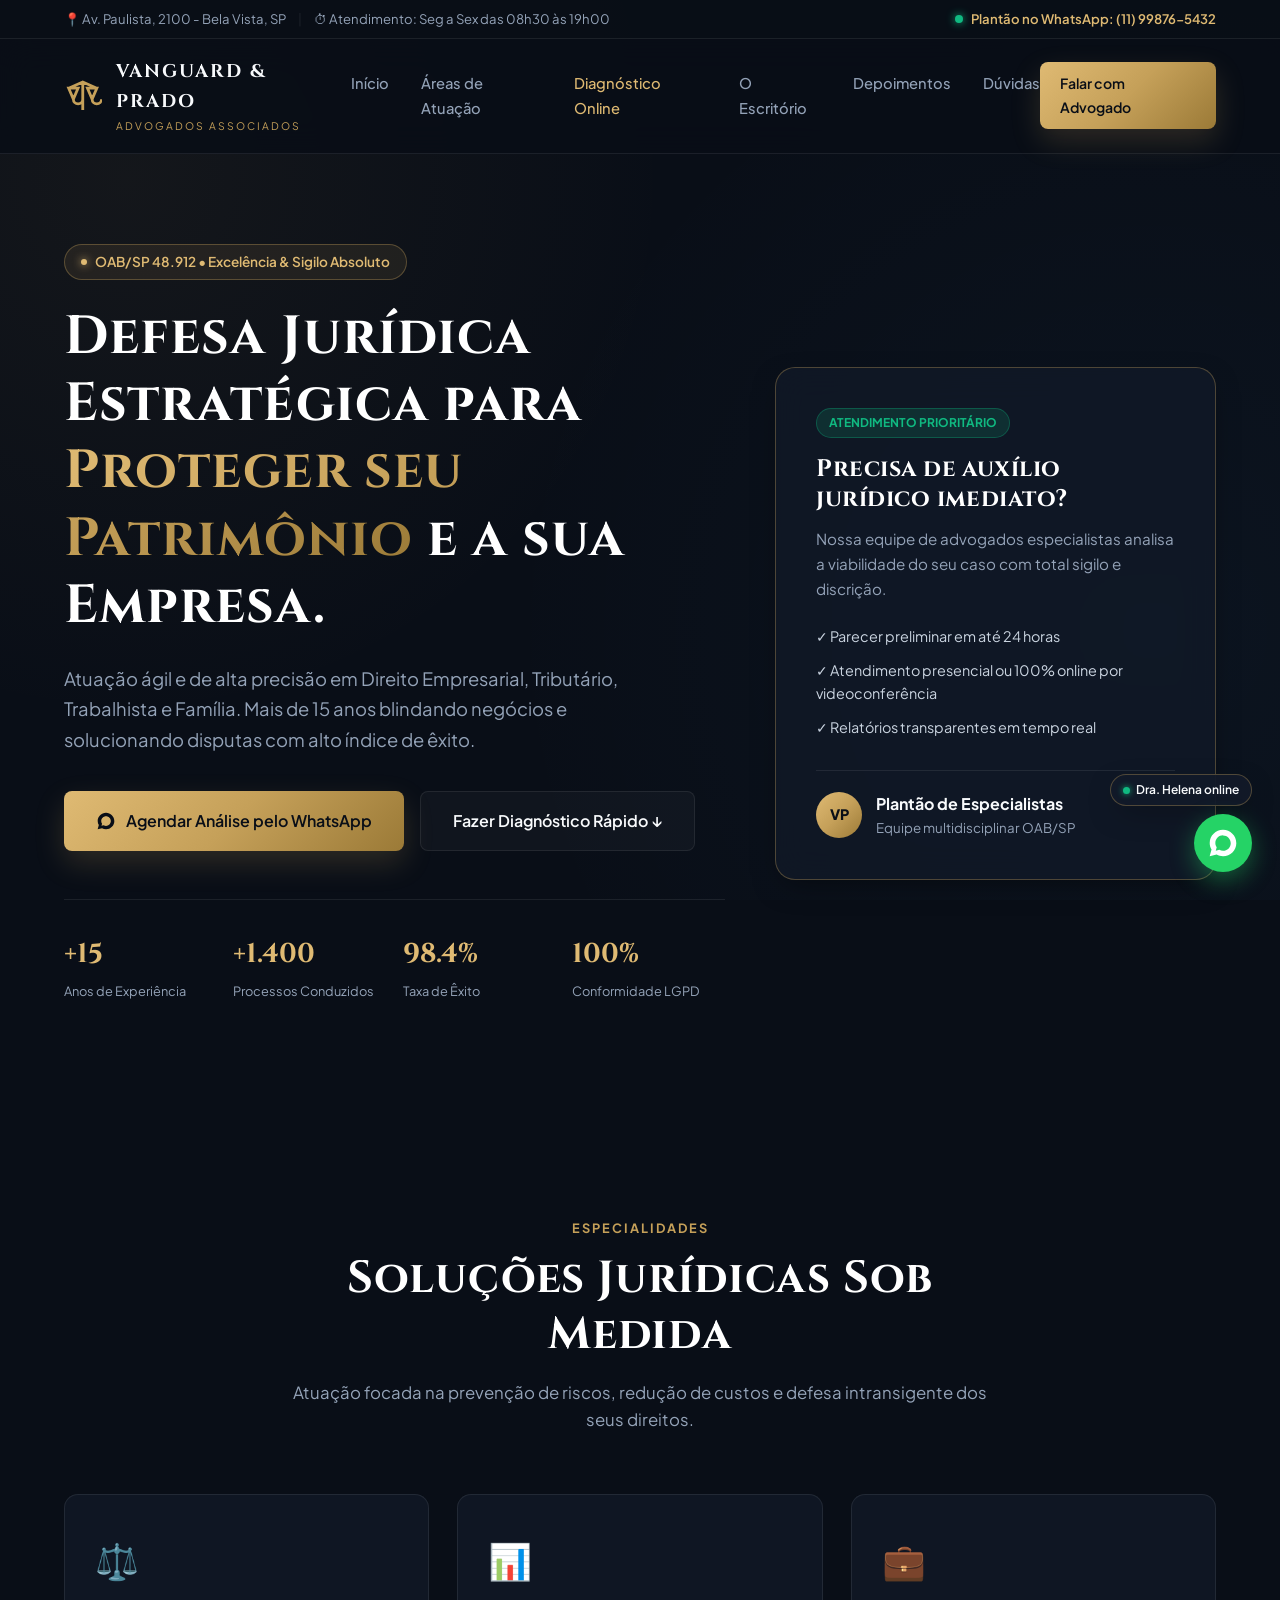
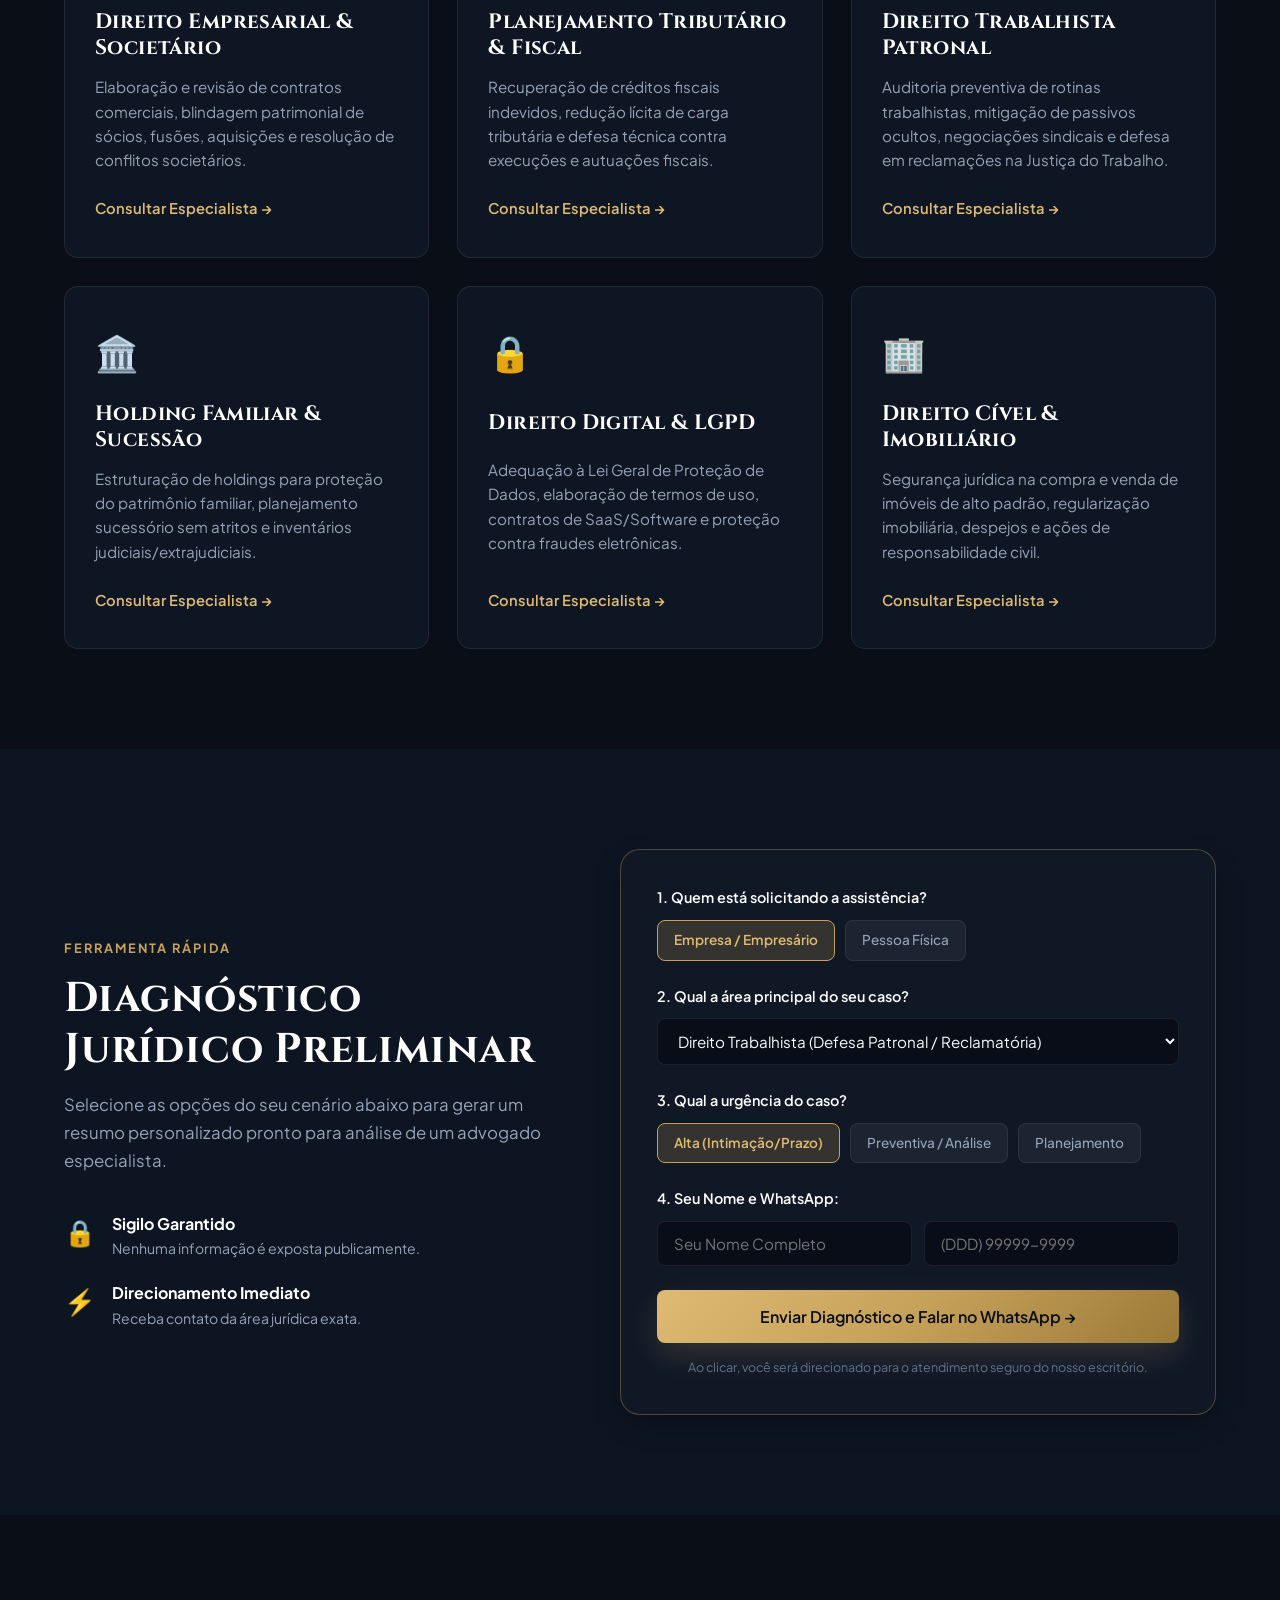
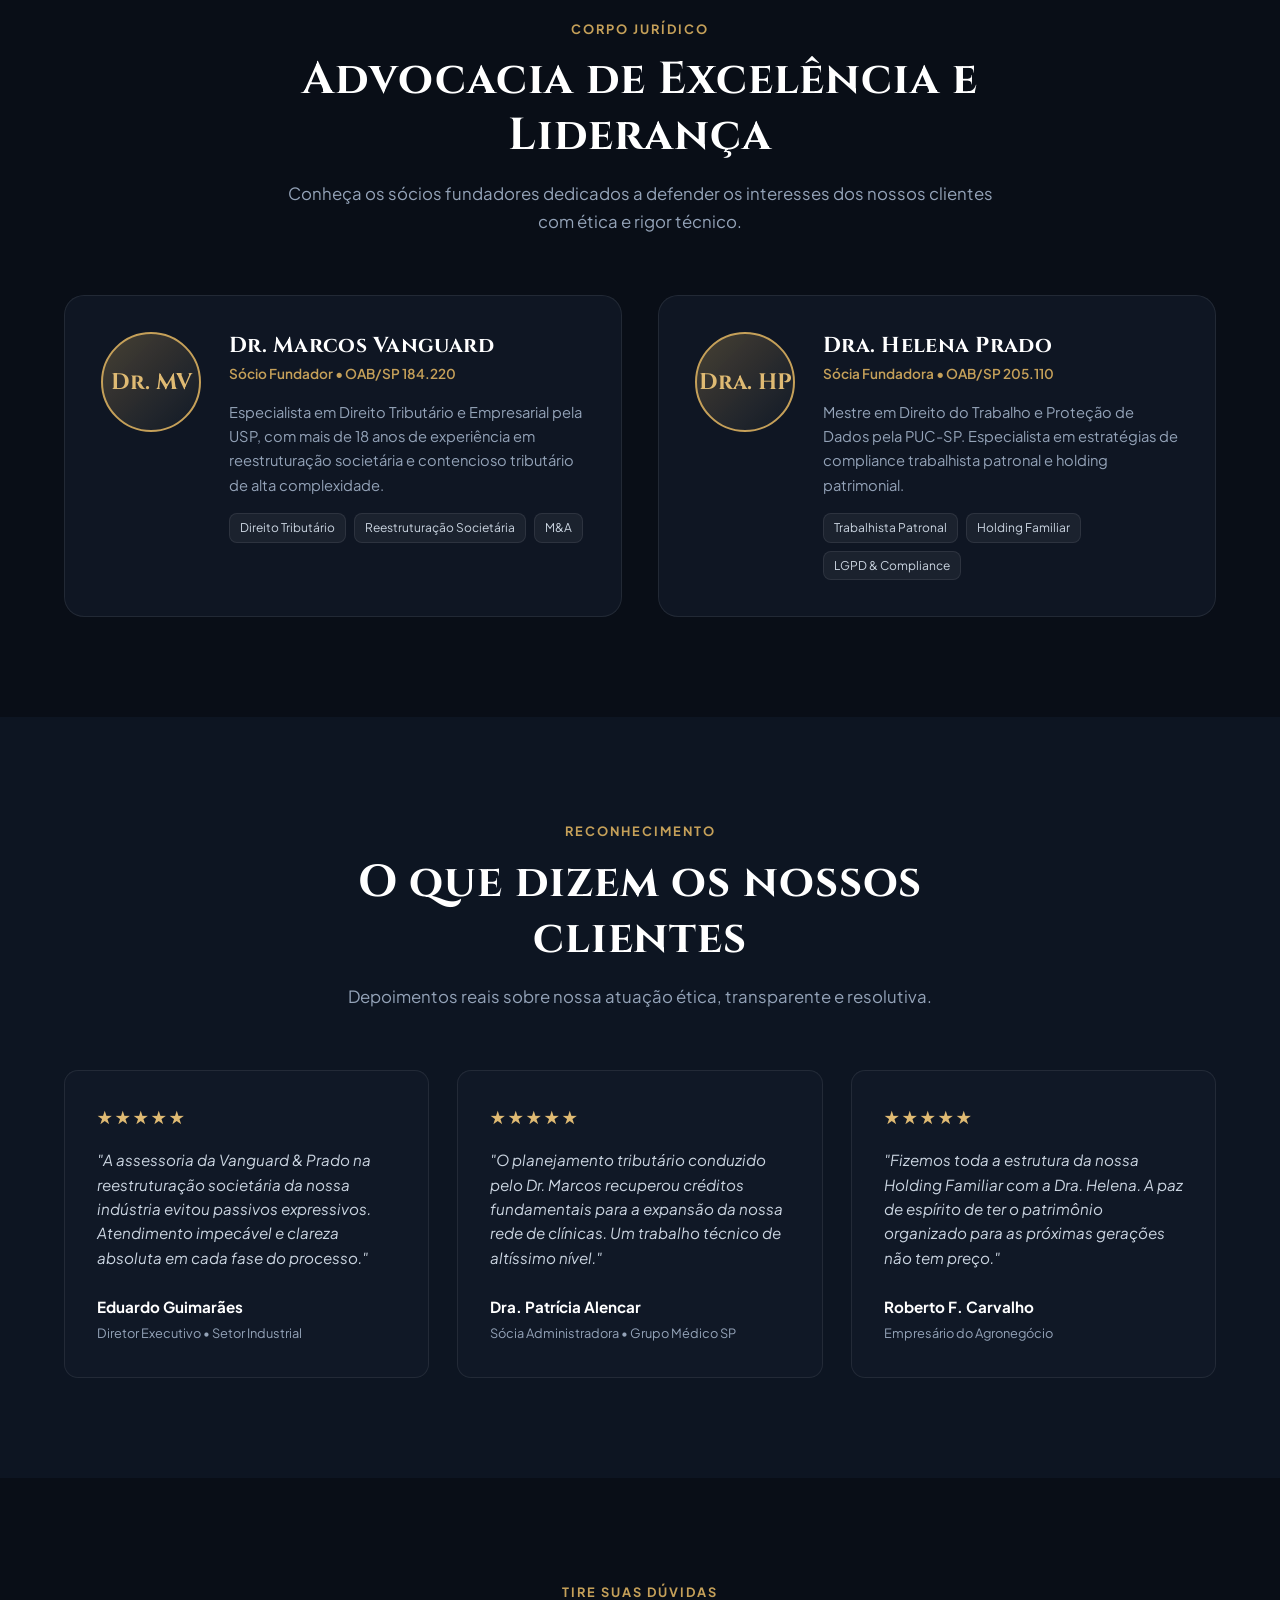
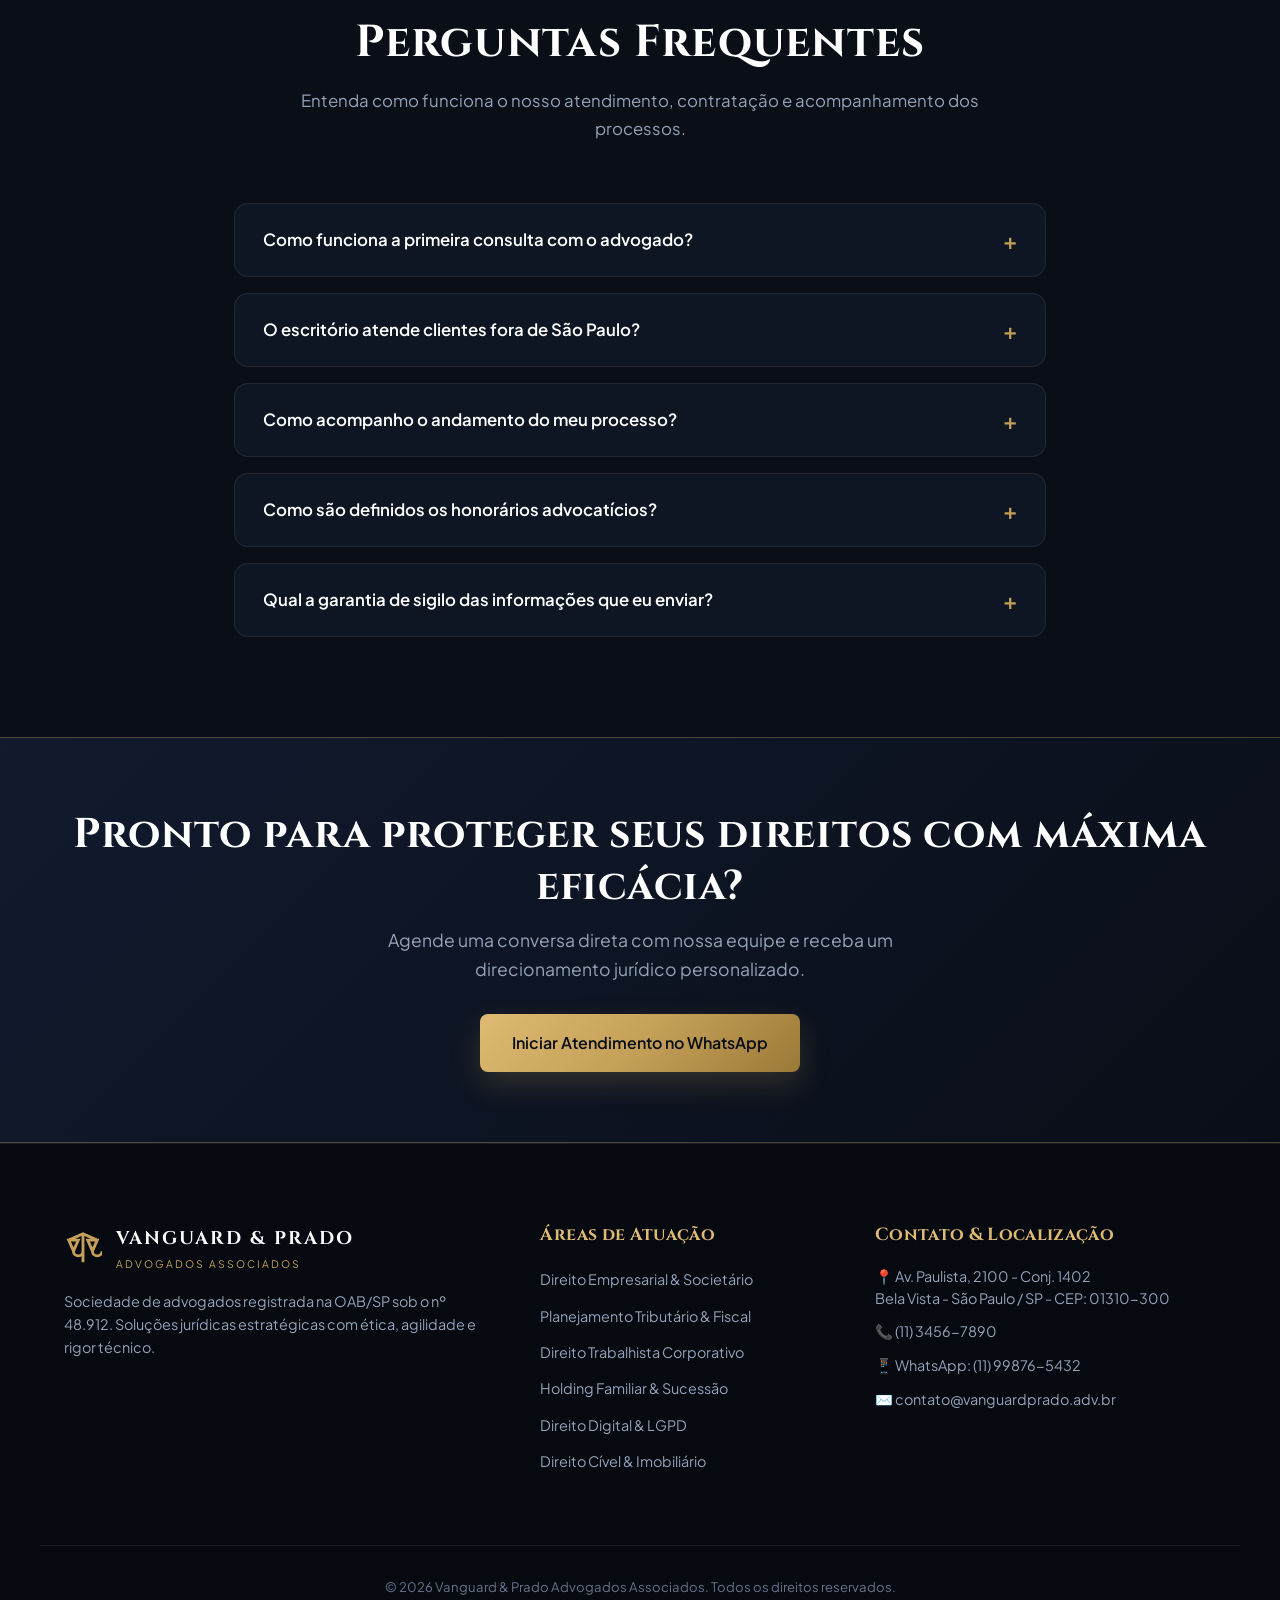
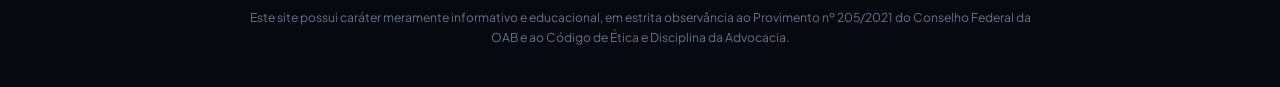
==== projeto-100-dias/dia-01/index.html @ 4bdbee2e "feat(dia-01): inicializa repositorio e adiciona landing page para escritorio de advocacia" ====
<!DOCTYPE html>
<html lang="pt-BR">
<head>
  <meta charset="UTF-8">
  <meta name="viewport" content="width=device-width, initial-scale=1.0">
  <title>Vanguard & Prado Advogados Associados | Excelência Jurídica & Consultoria</title>
  <meta name="description" content="Escritório de advocacia especializado em Direito Empresarial, Tributário, Trabalhista e Proteção Patrimonial. Atendimento estratégico e ágil em todo o Brasil.">
  <meta name="keywords" content="advocacia empresarial, advogado tributario, advogado trabalhista, planejamento patrimonial, compliance, assessoria juridica">
  <meta property="og:title" content="Vanguard & Prado Advogados Associados | Defesa Jurídica Estratégica">
  <meta property="og:description" content="Proteja seu patrimônio e a sua empresa com soluções jurídicas especializadas e transparentes. Agende sua consulta.">
  <meta property="og:type" content="website">

  <!-- Fontes Google de Alto Padrão -->
  <link rel="preconnect" href="https://fonts.googleapis.com">
  <link rel="preconnect" href="https://fonts.gstatic.com" crossorigin>
  <link href="https://fonts.googleapis.com/css2?family=Cinzel:wght@500;600;700;800&family=Plus+Jakarta+Sans:wght@300;400;500;600;700&display=swap" rel="stylesheet">
  
  <link rel="stylesheet" href="styles.css">

  <!-- Schema.org JSON-LD para SEO Local & Autoridade Jurídica -->
  <script type="application/ld+json">
  {
    "@context": "https://schema.org",
    "@type": "LegalService",
    "name": "Vanguard & Prado Advogados Associados",
    "description": "Assessoria jurídica e advocacia estratégica empresarial, tributária, cível e trabalhista.",
    "url": "https://studiosanjose.github.io/projeto-100-dias/dia-01/",
    "telephone": "+5511998765432",
    "priceRange": "$$$",
    "address": {
      "@type": "PostalAddress",
      "streetAddress": "Av. Paulista, 2100 - Conj. 1402",
      "addressLocality": "São Paulo",
      "addressRegion": "SP",
      "postalCode": "01310-300",
      "addressCountry": "BR"
    },
    "openingHoursSpecification": [
      {
        "@type": "OpeningHoursSpecification",
        "dayOfWeek": ["Monday", "Tuesday", "Wednesday", "Thursday", "Friday"],
        "opens": "08:30",
        "closes": "19:00"
      }
    ],
    "aggregateRating": {
      "@type": "AggregateRating",
      "ratingValue": "4.9",
      "reviewCount": "184"
    }
  }
  </script>
</head>
<body>

  <!-- Barra Superior de Contato -->
  <div class="top-bar">
    <div class="container top-bar-inner">
      <div class="top-bar-info">
        <span>📍 Av. Paulista, 2100 - Bela Vista, SP</span>
        <span class="divider">|</span>
        <span>⏱ Atendimento: Seg a Sex das 08h30 às 19h00</span>
      </div>
      <div class="top-bar-emergency">
        <span class="live-indicator"></span>
        <a href="https://wa.me/5511998765432?text=Ol%C3%A1%2C+preciso+de+atendimento+jur%C3%ADdico+urgente." target="_blank" rel="noopener">Plantão no WhatsApp: (11) 99876-5432</a>
      </div>
    </div>
  </div>

  <!-- Cabeçalho / Navbar Principal -->
  <header class="site-header" id="header">
    <div class="container nav-wrapper">
      <a href="#hero" class="brand-logo">
        <svg class="logo-icon" viewBox="0 0 24 24" fill="none" stroke="currentColor" stroke-width="1.8">
          <path d="M12 3v18M3 7l9-4 9 4M6 14l-3-7h6l-3 7zm12 0l-3-7h6l-3 7zM6 14a3 3 0 0 0 6 0M18 14a3 3 0 0 0 6 0" />
        </svg>
        <div class="brand-text">
          <span class="brand-name">VANGUARD &amp; PRADO</span>
          <span class="brand-sub">ADVOGADOS ASSOCIADOS</span>
        </div>
      </a>

      <!-- Menu Desktop -->
      <nav class="nav-menu" id="navMenu">
        <a href="#hero" class="nav-link">Início</a>
        <a href="#areas" class="nav-link">Áreas de Atuação</a>
        <a href="#diagnostico" class="nav-link highlight">Diagnóstico Online</a>
        <a href="#socios" class="nav-link">O Escritório</a>
        <a href="#depoimentos" class="nav-link">Depoimentos</a>
        <a href="#faq" class="nav-link">Dúvidas</a>
      </nav>

      <div class="nav-actions">
        <a href="https://wa.me/5511998765432?text=Ol%C3%A1%2C+gostaria+de+agendar+uma+consulta+com+um+advogado+especialista." target="_blank" rel="noopener" class="btn btn-gold btn-sm">
          Falar com Advogado
        </a>
        <button class="mobile-toggle" id="mobileToggle" aria-label="Abrir Menu">
          <span></span>
          <span></span>
          <span></span>
        </button>
      </div>
    </div>
  </header>

  <!-- Hero Section -->
  <section class="hero-section" id="hero">
    <div class="container hero-grid">
      <div class="hero-content">
        <div class="hero-badge">
          <span class="badge-dot"></span>
          <span>OAB/SP 48.912 • Excelência &amp; Sigilo Absoluto</span>
        </div>
        <h1 class="hero-title">
          Defesa Jurídica Estratégica para <span class="gradient-text">Proteger seu Patrimônio</span> e a sua Empresa.
        </h1>
        <p class="hero-subtitle">
          Atuação ágil e de alta precisão em Direito Empresarial, Tributário, Trabalhista e Família. Mais de 15 anos blindando negócios e solucionando disputas com alto índice de êxito.
        </p>

        <div class="hero-cta-group">
          <a href="https://wa.me/5511998765432?text=Ol%C3%A1%2C+gostaria+de+uma+an%C3%A1lise+estrat%C3%A9gica+para+o+meu+caso." target="_blank" rel="noopener" class="btn btn-gold btn-lg">
            <svg viewBox="0 0 24 24" width="20" height="20" fill="currentColor"><path d="M12.031 6.172c-3.181 0-5.767 2.586-5.768 5.766-.001 1.298.38 2.27 1.019 3.287l-.711 2.598 2.664-.699c.971.53 1.771.78 2.796.78 3.182 0 5.768-2.587 5.768-5.766 0-3.18-2.586-5.766-5.768-5.766zm9.969 5.766c0 5.485-4.467 9.952-9.969 9.952-1.741 0-3.37-.451-4.793-1.241l-5.238 1.374 1.398-5.109c-.896-1.488-1.367-3.21-1.367-4.976 0-5.485 4.468-9.953 9.969-9.953 5.502 0 9.969 4.468 9.969 9.953z"/></svg>
            Agendar Análise pelo WhatsApp
          </a>
          <a href="#diagnostico" class="btn btn-outline btn-lg">
            Fazer Diagnóstico Rápido ↓
          </a>
        </div>

        <!-- Selos de Credibilidade -->
        <div class="trust-grid">
          <div class="trust-item">
            <span class="trust-number">+15</span>
            <span class="trust-label">Anos de Experiência</span>
          </div>
          <div class="trust-item">
            <span class="trust-number">+1.400</span>
            <span class="trust-label">Processos Conduzidos</span>
          </div>
          <div class="trust-item">
            <span class="trust-number">98.4%</span>
            <span class="trust-label">Taxa de Êxito</span>
          </div>
          <div class="trust-item">
            <span class="trust-number">100%</span>
            <span class="trust-label">Conformidade LGPD</span>
          </div>
        </div>
      </div>

      <!-- Card Flutuante de Destaque -->
      <div class="hero-visual">
        <div class="premium-card">
          <div class="card-glow"></div>
          <div class="card-header-badge">Atendimento Prioritário</div>
          <h3>Precisa de auxílio jurídico imediato?</h3>
          <p>Nossa equipe de advogados especialistas analisa a viabilidade do seu caso com total sigilo e discrição.</p>
          <ul class="check-list">
            <li>✓ Parecer preliminar em até 24 horas</li>
            <li>✓ Atendimento presencial ou 100% online por videoconferência</li>
            <li>✓ Relatórios transparentes em tempo real</li>
          </ul>
          <div class="lawyer-preview">
            <div class="lawyer-avatar">VP</div>
            <div>
              <strong>Plantão de Especialistas</strong>
              <small>Equipe multidisciplinar OAB/SP</small>
            </div>
          </div>
        </div>
      </div>
    </div>
  </section>

  <!-- Seção Áreas de Atuação -->
  <section class="section-padding" id="areas">
    <div class="container">
      <div class="section-header">
        <span class="section-tag">Especialidades</span>
        <h2 class="section-title">Soluções Jurídicas Sob Medida</h2>
        <p class="section-desc">Atuação focada na prevenção de riscos, redução de custos e defesa intransigente dos seus direitos.</p>
      </div>

      <div class="cards-grid">
        <!-- Card 1: Empresarial & Contratos -->
        <div class="area-card">
          <div class="area-icon">⚖️</div>
          <h3>Direito Empresarial &amp; Societário</h3>
          <p>Elaboração e revisão de contratos comerciais, blindagem patrimonial de sócios, fusões, aquisições e resolução de conflitos societários.</p>
          <a href="https://wa.me/5511998765432?text=Gostaria+de+atendimento+em+Direito+Empresarial." target="_blank" rel="noopener" class="card-link">Consultar Especialista →</a>
        </div>

        <!-- Card 2: Tributário & Fiscal -->
        <div class="area-card">
          <div class="area-icon">📊</div>
          <h3>Planejamento Tributário &amp; Fiscal</h3>
          <p>Recuperação de créditos fiscais indevidos, redução lícita de carga tributária e defesa técnica contra execuções e autuações fiscais.</p>
          <a href="https://wa.me/5511998765432?text=Gostaria+de+atendimento+em+Planejamento+Tribut%C3%A1rio." target="_blank" rel="noopener" class="card-link">Consultar Especialista →</a>
        </div>

        <!-- Card 3: Trabalhista Empresarial -->
        <div class="area-card">
          <div class="area-icon">💼</div>
          <h3>Direito Trabalhista Patronal</h3>
          <p>Auditoria preventiva de rotinas trabalhistas, mitigação de passivos ocultos, negociações sindicais e defesa em reclamações na Justiça do Trabalho.</p>
          <a href="https://wa.me/5511998765432?text=Gostaria+de+atendimento+em+Direito+Trabalhista." target="_blank" rel="noopener" class="card-link">Consultar Especialista →</a>
        </div>

        <!-- Card 4: Proteção Patrimonial & Sucessão -->
        <div class="area-card">
          <div class="area-icon">🏛️</div>
          <h3>Holding Familiar &amp; Sucessão</h3>
          <p>Estruturação de holdings para proteção do patrimônio familiar, planejamento sucessório sem atritos e inventários judiciais/extrajudiciais.</p>
          <a href="https://wa.me/5511998765432?text=Gostaria+de+atendimento+em+Holding+Familiar+e+Sucess%C3%A3o." target="_blank" rel="noopener" class="card-link">Consultar Especialista →</a>
        </div>

        <!-- Card 5: Direito Digital & LGPD -->
        <div class="area-card">
          <div class="area-icon">🔒</div>
          <h3>Direito Digital &amp; LGPD</h3>
          <p>Adequação à Lei Geral de Proteção de Dados, elaboração de termos de uso, contratos de SaaS/Software e proteção contra fraudes eletrônicas.</p>
          <a href="https://wa.me/5511998765432?text=Gostaria+de+atendimento+em+Direito+Digital+e+LGPD." target="_blank" rel="noopener" class="card-link">Consultar Especialista →</a>
        </div>

        <!-- Card 6: Cível & Imobiliário -->
        <div class="area-card">
          <div class="area-icon">🏢</div>
          <h3>Direito Cível &amp; Imobiliário</h3>
          <p>Segurança jurídica na compra e venda de imóveis de alto padrão, regularização imobiliária, despejos e ações de responsabilidade civil.</p>
          <a href="https://wa.me/5511998765432?text=Gostaria+de+atendimento+em+Direito+Imobili%C3%A1rio." target="_blank" rel="noopener" class="card-link">Consultar Especialista →</a>
        </div>
      </div>
    </div>
  </section>

  <!-- Ferramenta Interativa: Diagnóstico Jurídico Online -->
  <section class="section-padding bg-alt" id="diagnostico">
    <div class="container">
      <div class="diagnosis-wrapper">
        <div class="diagnosis-intro">
          <span class="section-tag">Ferramenta Rápida</span>
          <h2>Diagnóstico Jurídico Preliminar</h2>
          <p>Selecione as opções do seu cenário abaixo para gerar um resumo personalizado pronto para análise de um advogado especialista.</p>
          
          <div class="benefit-box">
            <div class="benefit-item">
              <span class="benefit-icon">🔒</span>
              <div>
                <strong>Sigilo Garantido</strong>
                <p>Nenhuma informação é exposta publicamente.</p>
              </div>
            </div>
            <div class="benefit-item">
              <span class="benefit-icon">⚡</span>
              <div>
                <strong>Direcionamento Imediato</strong>
                <p>Receba contato da área jurídica exata.</p>
              </div>
            </div>
          </div>
        </div>

        <div class="diagnosis-form-card">
          <form id="diagnosisForm">
            <!-- Passo 1: Perfil -->
            <div class="form-group">
              <label class="form-label">1. Quem está solicitando a assistência?</label>
              <div class="radio-pill-group">
                <label class="radio-pill">
                  <input type="radio" name="perfil" value="Pessoa Jurídica (Empresa)" checked>
                  <span>Empresa / Empresário</span>
                </label>
                <label class="radio-pill">
                  <input type="radio" name="perfil" value="Pessoa Física">
                  <span>Pessoa Física</span>
                </label>
              </div>
            </div>

            <!-- Passo 2: Área de Interesse -->
            <div class="form-group">
              <label class="form-label">2. Qual a área principal do seu caso?</label>
              <select class="form-select" id="areaSelect" name="area">
                <option value="Direito Trabalhista Empresarial">Direito Trabalhista (Defesa Patronal / Reclamatória)</option>
                <option value="Planejamento Tributário & Dívidas Fiscais">Direito Tributário (Dívidas, Impostos, Recuperação)</option>
                <option value="Direito Empresarial & Contratos">Direito Empresarial (Contratos, Sociedades, Fusões)</option>
                <option value="Holding Familiar & Proteção Patrimonial">Proteção Patrimonial & Holding Familiar</option>
                <option value="Direito Imobiliário & Contratos">Direito Imobiliário & Regularização de Imóveis</option>
                <option value="Direito Digital & LGPD">Direito Digital, Fraudes ou LGPD</option>
                <option value="Outro assunto jurídico">Outro assunto / Consulta geral</option>
              </select>
            </div>

            <!-- Passo 3: Urgência -->
            <div class="form-group">
              <label class="form-label">3. Qual a urgência do caso?</label>
              <div class="radio-pill-group">
                <label class="radio-pill">
                  <input type="radio" name="urgencia" value="Alta (Prazo ou intimação recebida)" checked>
                  <span>Alta (Intimação/Prazo)</span>
                </label>
                <label class="radio-pill">
                  <input type="radio" name="urgencia" value="Média (Consultoria preventiva)">
                  <span>Preventiva / Análise</span>
                </label>
                <label class="radio-pill">
                  <input type="radio" name="urgencia" value="Planejamento Futuro">
                  <span>Planejamento</span>
                </label>
              </div>
            </div>

            <div class="form-group">
              <label class="form-label">4. Seu Nome e WhatsApp:</label>
              <div class="input-row">
                <input type="text" id="clientName" class="form-input" placeholder="Seu Nome Completo" required>
                <input type="tel" id="clientPhone" class="form-input" placeholder="(DDD) 99999-9999">
              </div>
            </div>

            <button type="submit" class="btn btn-gold btn-block btn-lg" id="btnSendDiagnosis">
              Enviar Diagnóstico e Falar no WhatsApp →
            </button>
            <p class="privacy-note">Ao clicar, você será direcionado para o atendimento seguro do nosso escritório.</p>
          </form>
        </div>
      </div>
    </div>
  </section>

  <!-- Sócios & O Escritório -->
  <section class="section-padding" id="socios">
    <div class="container">
      <div class="section-header">
        <span class="section-tag">Corpo Jurídico</span>
        <h2 class="section-title">Advocacia de Excelência e Liderança</h2>
        <p class="section-desc">Conheça os sócios fundadores dedicados a defender os interesses dos nossos clientes com ética e rigor técnico.</p>
      </div>

      <div class="partners-grid">
        <!-- Sócio 1 -->
        <div class="partner-card">
          <div class="partner-photo-box">
            <div class="partner-initials">Dr. MV</div>
          </div>
          <div class="partner-info">
            <h3>Dr. Marcos Vanguard</h3>
            <span class="partner-role">Sócio Fundador • OAB/SP 184.220</span>
            <p>Especialista em Direito Tributário e Empresarial pela USP, com mais de 18 anos de experiência em reestruturação societária e contencioso tributário de alta complexidade.</p>
            <div class="partner-specialties">
              <span>Direito Tributário</span>
              <span>Reestruturação Societária</span>
              <span>M&amp;A</span>
            </div>
          </div>
        </div>

        <!-- Sócia 2 -->
        <div class="partner-card">
          <div class="partner-photo-box">
            <div class="partner-initials">Dra. HP</div>
          </div>
          <div class="partner-info">
            <h3>Dra. Helena Prado</h3>
            <span class="partner-role">Sócia Fundadora • OAB/SP 205.110</span>
            <p>Mestre em Direito do Trabalho e Proteção de Dados pela PUC-SP. Especialista em estratégias de compliance trabalhista patronal e holding patrimonial.</p>
            <div class="partner-specialties">
              <span>Trabalhista Patronal</span>
              <span>Holding Familiar</span>
              <span>LGPD &amp; Compliance</span>
            </div>
          </div>
        </div>
      </div>
    </div>
  </section>

  <!-- Depoimentos / Prova Social Ética -->
  <section class="section-padding bg-alt" id="depoimentos">
    <div class="container">
      <div class="section-header">
        <span class="section-tag">Reconhecimento</span>
        <h2 class="section-title">O que dizem os nossos clientes</h2>
        <p class="section-desc">Depoimentos reais sobre nossa atuação ética, transparente e resolutiva.</p>
      </div>

      <div class="testimonials-grid">
        <div class="testimonial-card">
          <div class="stars">★★★★★</div>
          <p class="testimonial-text">"A assessoria da Vanguard &amp; Prado na reestruturação societária da nossa indústria evitou passivos expressivos. Atendimento impecável e clareza absoluta em cada fase do processo."</p>
          <div class="client-meta">
            <strong>Eduardo Guimarães</strong>
            <span>Diretor Executivo • Setor Industrial</span>
          </div>
        </div>

        <div class="testimonial-card">
          <div class="stars">★★★★★</div>
          <p class="testimonial-text">"O planejamento tributário conduzido pelo Dr. Marcos recuperou créditos fundamentais para a expansão da nossa rede de clínicas. Um trabalho técnico de altíssimo nível."</p>
          <div class="client-meta">
            <strong>Dra. Patrícia Alencar</strong>
            <span>Sócia Administradora • Grupo Médico SP</span>
          </div>
        </div>

        <div class="testimonial-card">
          <div class="stars">★★★★★</div>
          <p class="testimonial-text">"Fizemos toda a estrutura da nossa Holding Familiar com a Dra. Helena. A paz de espírito de ter o patrimônio organizado para as próximas gerações não tem preço."</p>
          <div class="client-meta">
            <strong>Roberto F. Carvalho</strong>
            <span>Empresário do Agronegócio</span>
          </div>
        </div>
      </div>
    </div>
  </section>

  <!-- Perguntas Frequentes (FAQ Acordeão) -->
  <section class="section-padding" id="faq">
    <div class="container faq-container">
      <div class="section-header">
        <span class="section-tag">Tire suas dúvidas</span>
        <h2 class="section-title">Perguntas Frequentes</h2>
        <p class="section-desc">Entenda como funciona o nosso atendimento, contratação e acompanhamento dos processos.</p>
      </div>

      <div class="accordion" id="faqAccordion">
        <div class="accordion-item">
          <button class="accordion-header" aria-expanded="false">
            <span>Como funciona a primeira consulta com o advogado?</span>
            <span class="accordion-icon">+</span>
          </button>
          <div class="accordion-body">
            <p>A primeira consulta tem o objetivo de analisar detalhadamente a documentação e a viabilidade do seu caso. O atendimento pode ser presencial em nosso escritório na Av. Paulista ou via videoconferência segura (Google Meet/Zoom) para clientes de qualquer região do Brasil.</p>
          </div>
        </div>

        <div class="accordion-item">
          <button class="accordion-header" aria-expanded="false">
            <span>O escritório atende clientes fora de São Paulo?</span>
            <span class="accordion-icon">+</span>
          </button>
          <div class="accordion-body">
            <p>Sim! Atuamos com processos digitais (PJe, e-SAJ, Projudi) em tribunais de todo o território nacional e nos Tribunais Superiores (STJ e STF) em Brasília, com reuniões virtuais e relatórios online.</p>
          </div>
        </div>

        <div class="accordion-item">
          <button class="accordion-header" aria-expanded="false">
            <span>Como acompanho o andamento do meu processo?</span>
            <span class="accordion-icon">+</span>
          </button>
          <div class="accordion-body">
            <p>Prezamos pela transparência absoluta. Você recebe atualizações proativas a cada movimentação relevante via WhatsApp e e-mail, além de poder solicitar reuniões de alinhamento com os advogados responsáveis sempre que necessário.</p>
          </div>
        </div>

        <div class="accordion-item">
          <button class="accordion-header" aria-expanded="false">
            <span>Como são definidos os honorários advocatícios?</span>
            <span class="accordion-icon">+</span>
          </button>
          <div class="accordion-body">
            <p>Nossos honorários seguem rigorosamente a tabela da OAB e a complexidade de cada caso. Apresentamos propostas detalhadas com opções contratuais claras (honorários fixos, mensais para empresas ou condicionados ao êxito da demanda, quando aplicável pela legislação).</p>
          </div>
        </div>

        <div class="accordion-item">
          <button class="accordion-header" aria-expanded="false">
            <span>Qual a garantia de sigilo das informações que eu enviar?</span>
            <span class="accordion-icon">+</span>
          </button>
          <div class="accordion-body">
            <p>Todas as comunicações com nossa equipe são protegidas pelo Sigilo Profissional do Estatuto da Advocacia (Lei Federal 8.906/94) e cumprimos rigorosamente as diretrizes da LGPD (Lei 13.709/18).</p>
          </div>
        </div>
      </div>
    </div>
  </section>

  <!-- CTA Banner Final -->
  <section class="cta-banner">
    <div class="container cta-banner-inner">
      <h2>Pronto para proteger seus direitos com máxima eficácia?</h2>
      <p>Agende uma conversa direta com nossa equipe e receba um direcionamento jurídico personalizado.</p>
      <a href="https://wa.me/5511998765432?text=Ol%C3%A1%2C+gostaria+de+falar+com+um+advogado+da+Vanguard+%26+Prado." target="_blank" rel="noopener" class="btn btn-gold btn-lg">
        Iniciar Atendimento no WhatsApp
      </a>
    </div>
  </section>

  <!-- Rodapé Institucional -->
  <footer class="site-footer">
    <div class="container footer-grid">
      <div class="footer-col">
        <div class="brand-logo footer-logo">
          <svg class="logo-icon" viewBox="0 0 24 24" fill="none" stroke="currentColor" stroke-width="1.8">
            <path d="M12 3v18M3 7l9-4 9 4M6 14l-3-7h6l-3 7zm12 0l-3-7h6l-3 7zM6 14a3 3 0 0 0 6 0M18 14a3 3 0 0 0 6 0" />
          </svg>
          <div class="brand-text">
            <span class="brand-name">VANGUARD &amp; PRADO</span>
            <span class="brand-sub">ADVOGADOS ASSOCIADOS</span>
          </div>
        </div>
        <p class="footer-about">
          Sociedade de advogados registrada na OAB/SP sob o nº 48.912. Soluções jurídicas estratégicas com ética, agilidade e rigor técnico.
        </p>
      </div>

      <div class="footer-col">
        <h4>Áreas de Atuação</h4>
        <ul class="footer-links">
          <li><a href="#areas">Direito Empresarial &amp; Societário</a></li>
          <li><a href="#areas">Planejamento Tributário &amp; Fiscal</a></li>
          <li><a href="#areas">Direito Trabalhista Corporativo</a></li>
          <li><a href="#areas">Holding Familiar &amp; Sucessão</a></li>
          <li><a href="#areas">Direito Digital &amp; LGPD</a></li>
          <li><a href="#areas">Direito Cível &amp; Imobiliário</a></li>
        </ul>
      </div>

      <div class="footer-col">
        <h4>Contato &amp; Localização</h4>
        <p class="footer-contact-item">📍 Av. Paulista, 2100 - Conj. 1402<br>Bela Vista - São Paulo / SP - CEP: 01310-300</p>
        <p class="footer-contact-item">📞 (11) 3456-7890</p>
        <p class="footer-contact-item">📱 WhatsApp: (11) 99876-5432</p>
        <p class="footer-contact-item">✉️ contato@vanguardprado.adv.br</p>
      </div>
    </div>

    <div class="container footer-bottom">
      <p>© 2026 Vanguard &amp; Prado Advogados Associados. Todos os direitos reservados.</p>
      <p class="ethical-disclaimer">Este site possui caráter meramente informativo e educacional, em estrita observância ao Provimento nº 205/2021 do Conselho Federal da OAB e ao Código de Ética e Disciplina da Advocacia.</p>
    </div>
  </footer>

  <!-- Botão Flutuante do WhatsApp -->
  <div class="floating-whatsapp">
    <div class="whatsapp-badge">
      <span class="online-dot"></span> Dra. Helena online
    </div>
    <a href="https://wa.me/5511998765432?text=Ol%C3%A1%2C+estou+no+site+e+gostaria+de+um+atendimento+jur%C3%ADdico." target="_blank" rel="noopener" class="whatsapp-btn" aria-label="Falar no WhatsApp">
      <svg viewBox="0 0 24 24" width="32" height="32" fill="white">
        <path d="M12.031 6.172c-3.181 0-5.767 2.586-5.768 5.766-.001 1.298.38 2.27 1.019 3.287l-.711 2.598 2.664-.699c.971.53 1.771.78 2.796.78 3.182 0 5.768-2.587 5.768-5.766 0-3.18-2.586-5.766-5.768-5.766zm9.969 5.766c0 5.485-4.467 9.952-9.969 9.952-1.741 0-3.37-.451-4.793-1.241l-5.238 1.374 1.398-5.109c-.896-1.488-1.367-3.21-1.367-4.976 0-5.485 4.468-9.953 9.969-9.953 5.502 0 9.969 4.468 9.969 9.953z"/>
      </svg>
    </a>
  </div>

  <script src="app.js"></script>
</body>
</html>
---- projeto-100-dias/dia-01/styles.css ----
/* ==========================================================================
   DESIGN TOKENS & VARIÁVEIS CSS
   ========================================================================== */
:root {
  /* Paleta Dark Luxury & Gold */
  --bg-main: #090e17;
  --bg-alt: #0d1522;
  --bg-card: rgba(18, 26, 41, 0.75);
  --bg-card-hover: rgba(24, 35, 56, 0.9);
  
  /* Acentos Dourados & Metálicos */
  --gold-primary: #c5a059;
  --gold-light: #dfba73;
  --gold-dark: #9b7a37;
  --gold-gradient: linear-gradient(135deg, #dfba73 0%, #c5a059 50%, #9b7a37 100%);
  
  /* Textos & Contrastes */
  --text-primary: #f8fafc;
  --text-secondary: #94a3b8;
  --text-muted: #64748b;
  
  /* Bordas e Efeitos Glassmorphism */
  --border-light: rgba(255, 255, 255, 0.08);
  --border-gold: rgba(197, 160, 89, 0.35);
  --glass-blur: blur(16px);
  --shadow-subtle: 0 10px 30px -10px rgba(0, 0, 0, 0.5);
  --shadow-gold: 0 12px 30px rgba(197, 160, 89, 0.2);
  
  /* Tipografia */
  --font-serif: 'Cinzel', Georgia, serif;
  --font-sans: 'Plus Jakarta Sans', -apple-system, BlinkMacSystemFont, sans-serif;
  
  /* Transições & Raios */
  --radius-sm: 8px;
  --radius-md: 14px;
  --radius-lg: 20px;
  --radius-full: 9999px;
  --transition-smooth: all 0.3s cubic-bezier(0.16, 1, 0.3, 1);
}

/* ==========================================================================
   RESET & ESTILOS GLOBAIS
   ========================================================================== */
* {
  margin: 0;
  padding: 0;
  box-sizing: border-box;
}

html {
  scroll-behavior: smooth;
}

body {
  background-color: var(--bg-main);
  color: var(--text-primary);
  font-family: var(--font-sans);
  line-height: 1.65;
  overflow-x: hidden;
  background-image: 
    radial-gradient(circle at 10% 20%, rgba(197, 160, 89, 0.06) 0%, transparent 40%),
    radial-gradient(circle at 90% 70%, rgba(79, 172, 254, 0.04) 0%, transparent 50%);
  background-attachment: fixed;
}

.container {
  max-width: 1200px;
  margin: 0 auto;
  padding: 0 24px;
}

.section-padding {
  padding: 100px 0;
}

.bg-alt {
  background-color: var(--bg-alt);
}

/* ==========================================================================
   TIPOGRAFIA & TÍTULOS
   ========================================================================== */
h1, h2, h3, h4 {
  font-family: var(--font-serif);
  letter-spacing: 0.02em;
  color: #ffffff;
  line-height: 1.25;
}

.gradient-text {
  background: var(--gold-gradient);
  -webkit-background-clip: text;
  -webkit-text-fill-color: transparent;
}

.section-header {
  text-align: center;
  max-width: 720px;
  margin: 0 auto 60px;
}

.section-tag {
  display: inline-block;
  font-family: var(--font-sans);
  font-size: 0.8rem;
  font-weight: 700;
  text-transform: uppercase;
  letter-spacing: 2px;
  color: var(--gold-primary);
  margin-bottom: 12px;
}

.section-title {
  font-size: clamp(2rem, 3.5vw, 2.8rem);
  margin-bottom: 16px;
}

.section-desc {
  color: var(--text-secondary);
  font-size: 1.05rem;
}

/* ==========================================================================
   TOP BAR
   ========================================================================== */
.top-bar {
  background: rgba(9, 14, 23, 0.95);
  border-bottom: 1px solid var(--border-light);
  font-size: 0.82rem;
  color: var(--text-secondary);
  padding: 8px 0;
}

.top-bar-inner {
  display: flex;
  justify-content: space-between;
  align-items: center;
}

.top-bar-info {
  display: flex;
  align-items: center;
  gap: 12px;
}

.divider {
  color: var(--border-light);
}

.top-bar-emergency {
  display: flex;
  align-items: center;
  gap: 8px;
}

.top-bar-emergency a {
  color: var(--gold-light);
  text-decoration: none;
  font-weight: 600;
}

.live-indicator {
  width: 8px;
  height: 8px;
  background-color: #10b981;
  border-radius: 50%;
  box-shadow: 0 0 8px #10b981;
}

/* ==========================================================================
   SITE HEADER & NAVBAR
   ========================================================================== */
.site-header {
  position: sticky;
  top: 0;
  z-index: 100;
  background: rgba(9, 14, 23, 0.85);
  backdrop-filter: var(--glass-blur);
  border-bottom: 1px solid var(--border-light);
  padding: 18px 0;
  transition: var(--transition-smooth);
}

.nav-wrapper {
  display: flex;
  justify-content: space-between;
  align-items: center;
}

.brand-logo {
  display: flex;
  align-items: center;
  gap: 14px;
  text-decoration: none;
  color: var(--text-primary);
}

.logo-icon {
  width: 38px;
  height: 38px;
  stroke: var(--gold-primary);
}

.brand-name {
  font-family: var(--font-serif);
  font-size: 1.15rem;
  font-weight: 700;
  letter-spacing: 2px;
  display: block;
}

.brand-sub {
  font-family: var(--font-sans);
  font-size: 0.65rem;
  letter-spacing: 2px;
  color: var(--gold-primary);
  display: block;
}

.nav-menu {
  display: flex;
  gap: 32px;
}

.nav-link {
  text-decoration: none;
  color: var(--text-secondary);
  font-size: 0.92rem;
  font-weight: 500;
  transition: var(--transition-smooth);
  position: relative;
}

.nav-link:hover,
.nav-link.highlight {
  color: var(--gold-light);
}

.nav-actions {
  display: flex;
  align-items: center;
  gap: 16px;
}

.mobile-toggle {
  display: none;
  background: none;
  border: none;
  cursor: pointer;
  padding: 4px;
}

.mobile-toggle span {
  display: block;
  width: 24px;
  height: 2px;
  background: var(--text-primary);
  margin: 5px 0;
  transition: var(--transition-smooth);
}

/* ==========================================================================
   BOTÕES
   ========================================================================== */
.btn {
  display: inline-flex;
  align-items: center;
  justify-content: center;
  gap: 10px;
  font-family: var(--font-sans);
  font-weight: 600;
  text-decoration: none;
  border-radius: var(--radius-sm);
  cursor: pointer;
  transition: var(--transition-smooth);
  border: none;
}

.btn-sm {
  padding: 10px 20px;
  font-size: 0.88rem;
}

.btn-lg {
  padding: 16px 32px;
  font-size: 1rem;
}

.btn-block {
  width: 100%;
}

.btn-gold {
  background: var(--gold-gradient);
  color: #090e17;
  box-shadow: var(--shadow-gold);
}

.btn-gold:hover {
  transform: translateY(-2px);
  box-shadow: 0 16px 35px rgba(197, 160, 89, 0.35);
}

.btn-outline {
  background: rgba(255, 255, 255, 0.03);
  border: 1px solid var(--border-light);
  color: var(--text-primary);
}

.btn-outline:hover {
  border-color: var(--gold-primary);
  background: rgba(197, 160, 89, 0.08);
}

/* ==========================================================================
   HERO SECTION
   ========================================================================== */
.hero-section {
  padding: 90px 0 110px;
  position: relative;
}

.hero-grid {
  display: grid;
  grid-template-columns: 1.2fr 0.8fr;
  gap: 50px;
  align-items: center;
}

.hero-badge {
  display: inline-flex;
  align-items: center;
  gap: 8px;
  padding: 6px 16px;
  border-radius: var(--radius-full);
  background: rgba(197, 160, 89, 0.1);
  border: 1px solid var(--border-gold);
  color: var(--gold-light);
  font-size: 0.85rem;
  font-weight: 600;
  margin-bottom: 24px;
}

.badge-dot {
  width: 6px;
  height: 6px;
  background: var(--gold-light);
  border-radius: 50%;
  box-shadow: 0 0 8px var(--gold-light);
}

.hero-title {
  font-size: clamp(2.4rem, 4.2vw, 3.6rem);
  margin-bottom: 24px;
}

.hero-subtitle {
  color: var(--text-secondary);
  font-size: 1.15rem;
  margin-bottom: 36px;
  max-width: 580px;
}

.hero-cta-group {
  display: flex;
  flex-wrap: wrap;
  gap: 16px;
  margin-bottom: 48px;
}

.trust-grid {
  display: grid;
  grid-template-columns: repeat(4, 1fr);
  gap: 16px;
  border-top: 1px solid var(--border-light);
  padding-top: 32px;
}

.trust-number {
  display: block;
  font-family: var(--font-serif);
  font-size: 1.7rem;
  font-weight: 700;
  color: var(--gold-light);
}

.trust-label {
  font-size: 0.8rem;
  color: var(--text-secondary);
}

/* Card Visual Flutuante */
.premium-card {
  background: var(--bg-card);
  backdrop-filter: var(--glass-blur);
  border: 1px solid var(--border-gold);
  border-radius: var(--radius-lg);
  padding: 40px;
  position: relative;
  box-shadow: var(--shadow-subtle);
}

.card-header-badge {
  display: inline-block;
  background: rgba(16, 185, 129, 0.15);
  border: 1px solid rgba(16, 185, 129, 0.3);
  color: #10b981;
  font-size: 0.75rem;
  font-weight: 700;
  text-transform: uppercase;
  padding: 4px 12px;
  border-radius: var(--radius-full);
  margin-bottom: 16px;
}

.premium-card h3 {
  font-size: 1.5rem;
  margin-bottom: 12px;
}

.premium-card p {
  color: var(--text-secondary);
  font-size: 0.95rem;
  margin-bottom: 24px;
}

.check-list {
  list-style: none;
  margin-bottom: 30px;
}

.check-list li {
  font-size: 0.9rem;
  color: #cbd5e1;
  margin-bottom: 10px;
}

.lawyer-preview {
  display: flex;
  align-items: center;
  gap: 14px;
  border-top: 1px solid var(--border-light);
  padding-top: 20px;
}

.lawyer-avatar {
  width: 46px;
  height: 46px;
  border-radius: 50%;
  background: var(--gold-gradient);
  color: #090e17;
  font-weight: 800;
  display: flex;
  align-items: center;
  justify-content: center;
  font-size: 0.9rem;
}

.lawyer-preview small {
  display: block;
  color: var(--text-secondary);
}

/* ==========================================================================
   ÁREAS DE ATUAÇÃO (CARDS GRID)
   ========================================================================== */
.cards-grid {
  display: grid;
  grid-template-columns: repeat(auto-fit, minmax(340px, 1fr));
  gap: 28px;
}

.area-card {
  background: var(--bg-card);
  border: 1px solid var(--border-light);
  border-radius: var(--radius-md);
  padding: 36px 30px;
  backdrop-filter: var(--glass-blur);
  transition: var(--transition-smooth);
  display: flex;
  flex-direction: column;
  justify-content: space-between;
}

.area-card:hover {
  transform: translateY(-6px);
  border-color: var(--border-gold);
  background: var(--bg-card-hover);
  box-shadow: 0 20px 40px -15px rgba(0, 0, 0, 0.7);
}

.area-icon {
  font-size: 2.2rem;
  margin-bottom: 20px;
}

.area-card h3 {
  font-size: 1.3rem;
  margin-bottom: 14px;
}

.area-card p {
  color: var(--text-secondary);
  font-size: 0.95rem;
  margin-bottom: 24px;
  line-height: 1.6;
}

.card-link {
  color: var(--gold-light);
  text-decoration: none;
  font-weight: 600;
  font-size: 0.92rem;
  transition: var(--transition-smooth);
}

.card-link:hover {
  color: #ffffff;
  padding-left: 6px;
}

/* ==========================================================================
   DIAGNÓSTICO JURÍDICO INTERATIVO
   ========================================================================== */
.diagnosis-wrapper {
  display: grid;
  grid-template-columns: 1fr 1.2fr;
  gap: 60px;
  align-items: center;
}

.diagnosis-intro h2 {
  font-size: clamp(2rem, 3.5vw, 2.6rem);
  margin-bottom: 16px;
}

.diagnosis-intro p {
  color: var(--text-secondary);
  font-size: 1.05rem;
  margin-bottom: 36px;
}

.benefit-box {
  display: flex;
  flex-direction: column;
  gap: 20px;
}

.benefit-item {
  display: flex;
  gap: 16px;
}

.benefit-icon {
  font-size: 1.6rem;
}

.benefit-item strong {
  display: block;
  font-size: 1rem;
  color: #ffffff;
}

.benefit-item p {
  font-size: 0.88rem;
  margin-bottom: 0;
}

.diagnosis-form-card {
  background: var(--bg-card);
  border: 1px solid var(--border-gold);
  border-radius: var(--radius-lg);
  padding: 36px;
  backdrop-filter: var(--glass-blur);
  box-shadow: var(--shadow-subtle);
}

.form-group {
  margin-bottom: 24px;
}

.form-label {
  display: block;
  font-size: 0.9rem;
  font-weight: 600;
  color: #ffffff;
  margin-bottom: 10px;
}

.radio-pill-group {
  display: flex;
  flex-wrap: wrap;
  gap: 10px;
}

.radio-pill {
  cursor: pointer;
}

.radio-pill input {
  display: none;
}

.radio-pill span {
  display: block;
  padding: 8px 16px;
  border-radius: var(--radius-sm);
  background: rgba(255, 255, 255, 0.05);
  border: 1px solid var(--border-light);
  color: var(--text-secondary);
  font-size: 0.85rem;
  font-weight: 500;
  transition: var(--transition-smooth);
}

.radio-pill input:checked + span {
  background: rgba(197, 160, 89, 0.2);
  border-color: var(--gold-primary);
  color: var(--gold-light);
  font-weight: 600;
}

.form-select, .form-input {
  width: 100%;
  padding: 12px 16px;
  background: rgba(9, 14, 23, 0.9);
  border: 1px solid var(--border-light);
  border-radius: var(--radius-sm);
  color: var(--text-primary);
  font-family: var(--font-sans);
  font-size: 0.95rem;
  outline: none;
  transition: var(--transition-smooth);
}

.form-select:focus, .form-input:focus {
  border-color: var(--gold-primary);
  box-shadow: 0 0 10px rgba(197, 160, 89, 0.25);
}

.input-row {
  display: grid;
  grid-template-columns: 1fr 1fr;
  gap: 12px;
}

.privacy-note {
  text-align: center;
  font-size: 0.78rem;
  color: var(--text-muted);
  margin-top: 14px;
}

/* ==========================================================================
   SÓCIOS & CORPO JURÍDICO
   ========================================================================== */
.partners-grid {
  display: grid;
  grid-template-columns: repeat(auto-fit, minmax(420px, 1fr));
  gap: 36px;
}

.partner-card {
  background: var(--bg-card);
  border: 1px solid var(--border-light);
  border-radius: var(--radius-lg);
  padding: 36px;
  display: flex;
  gap: 28px;
  backdrop-filter: var(--glass-blur);
}

.partner-photo-box {
  flex-shrink: 0;
  width: 100px;
  height: 100px;
  border-radius: 50%;
  background: linear-gradient(135deg, rgba(197, 160, 89, 0.3), rgba(18, 26, 41, 0.8));
  border: 2px solid var(--gold-primary);
  display: flex;
  align-items: center;
  justify-content: center;
}

.partner-initials {
  font-family: var(--font-serif);
  font-size: 1.4rem;
  font-weight: 700;
  color: var(--gold-light);
}

.partner-info h3 {
  font-size: 1.35rem;
  margin-bottom: 4px;
}

.partner-role {
  display: block;
  color: var(--gold-primary);
  font-size: 0.85rem;
  font-weight: 600;
  margin-bottom: 14px;
}

.partner-info p {
  color: var(--text-secondary);
  font-size: 0.92rem;
  margin-bottom: 16px;
}

.partner-specialties {
  display: flex;
  flex-wrap: wrap;
  gap: 8px;
}

.partner-specialties span {
  font-size: 0.75rem;
  background: rgba(255, 255, 255, 0.05);
  border: 1px solid var(--border-light);
  padding: 4px 10px;
  border-radius: var(--radius-sm);
  color: #cbd5e1;
}

/* ==========================================================================
   DEPOIMENTOS (TESTIMONIALS)
   ========================================================================== */
.testimonials-grid {
  display: grid;
  grid-template-columns: repeat(auto-fit, minmax(320px, 1fr));
  gap: 28px;
}

.testimonial-card {
  background: var(--bg-card);
  border: 1px solid var(--border-light);
  border-radius: var(--radius-md);
  padding: 32px;
  backdrop-filter: var(--glass-blur);
}

.stars {
  color: var(--gold-light);
  font-size: 1.1rem;
  margin-bottom: 16px;
  letter-spacing: 2px;
}

.testimonial-text {
  font-style: italic;
  color: #cbd5e1;
  font-size: 0.95rem;
  margin-bottom: 24px;
  line-height: 1.6;
}

.client-meta strong {
  display: block;
  color: #ffffff;
  font-size: 0.95rem;
}

.client-meta span {
  color: var(--text-secondary);
  font-size: 0.8rem;
}

/* ==========================================================================
   FAQ ACORDEÃO
   ========================================================================== */
.faq-container {
  max-width: 860px;
}

.accordion {
  display: flex;
  flex-direction: column;
  gap: 16px;
}

.accordion-item {
  background: var(--bg-card);
  border: 1px solid var(--border-light);
  border-radius: var(--radius-md);
  overflow: hidden;
  transition: var(--transition-smooth);
}

.accordion-item.active {
  border-color: var(--border-gold);
}

.accordion-header {
  width: 100%;
  padding: 22px 28px;
  background: transparent;
  border: none;
  color: #ffffff;
  font-family: var(--font-sans);
  font-size: 1.05rem;
  font-weight: 600;
  text-align: left;
  display: flex;
  justify-content: space-between;
  align-items: center;
  cursor: pointer;
  transition: var(--transition-smooth);
}

.accordion-header:hover {
  color: var(--gold-light);
}

.accordion-icon {
  font-size: 1.4rem;
  color: var(--gold-primary);
  transition: transform 0.3s ease;
}

.accordion-item.active .accordion-icon {
  transform: rotate(45deg);
}

.accordion-body {
  max-height: 0;
  overflow: hidden;
  transition: max-height 0.35s ease, padding 0.35s ease;
  padding: 0 28px;
  color: var(--text-secondary);
  font-size: 0.95rem;
  line-height: 1.6;
}

.accordion-item.active .accordion-body {
  padding: 0 28px 24px;
}

/* ==========================================================================
   CTA BANNER & FOOTER
   ========================================================================== */
.cta-banner {
  background: linear-gradient(135deg, #111a2e 0%, #090e17 100%);
  border-top: 1px solid var(--border-gold);
  border-bottom: 1px solid var(--border-gold);
  padding: 70px 0;
  text-align: center;
}

.cta-banner-inner h2 {
  font-size: clamp(2rem, 3.5vw, 2.6rem);
  margin-bottom: 14px;
}

.cta-banner-inner p {
  color: var(--text-secondary);
  font-size: 1.1rem;
  max-width: 620px;
  margin: 0 auto 30px;
}

.site-footer {
  background: #060910;
  padding: 80px 0 40px;
  border-top: 1px solid var(--border-light);
}

.footer-grid {
  display: grid;
  grid-template-columns: 1.5fr 1fr 1.2fr;
  gap: 50px;
  margin-bottom: 60px;
}

.footer-logo {
  margin-bottom: 18px;
}

.footer-about {
  color: var(--text-secondary);
  font-size: 0.9rem;
  line-height: 1.6;
}

.footer-col h4 {
  font-size: 1.1rem;
  margin-bottom: 20px;
  color: var(--gold-light);
}

.footer-links {
  list-style: none;
}

.footer-links li {
  margin-bottom: 10px;
}

.footer-links a {
  color: var(--text-secondary);
  text-decoration: none;
  font-size: 0.9rem;
  transition: var(--transition-smooth);
}

.footer-links a:hover {
  color: var(--gold-light);
  padding-left: 4px;
}

.footer-contact-item {
  color: var(--text-secondary);
  font-size: 0.9rem;
  margin-bottom: 12px;
  line-height: 1.5;
}

.footer-bottom {
  border-top: 1px solid var(--border-light);
  padding-top: 30px;
  text-align: center;
  font-size: 0.82rem;
  color: var(--text-muted);
}

.ethical-disclaimer {
  margin-top: 10px;
  font-size: 0.76rem;
  max-width: 800px;
  margin-left: auto;
  margin-right: auto;
}

/* ==========================================================================
   BOTÃO FLUTUANTE DO WHATSAPP
   ========================================================================== */
.floating-whatsapp {
  position: fixed;
  bottom: 28px;
  right: 28px;
  z-index: 999;
  display: flex;
  flex-direction: column;
  align-items: flex-end;
  gap: 8px;
}

.whatsapp-badge {
  background: rgba(18, 26, 41, 0.95);
  border: 1px solid var(--border-gold);
  padding: 5px 12px;
  border-radius: var(--radius-full);
  font-size: 0.75rem;
  font-weight: 600;
  color: var(--text-primary);
  display: flex;
  align-items: center;
  gap: 6px;
  box-shadow: var(--shadow-subtle);
  animation: floatBounce 3s infinite ease-in-out;
}

.online-dot {
  width: 7px;
  height: 7px;
  background: #10b981;
  border-radius: 50%;
  box-shadow: 0 0 6px #10b981;
}

.whatsapp-btn {
  width: 58px;
  height: 58px;
  border-radius: 50%;
  background: #25d366;
  display: flex;
  align-items: center;
  justify-content: center;
  box-shadow: 0 8px 24px rgba(37, 211, 102, 0.4);
  transition: var(--transition-smooth);
}

.whatsapp-btn:hover {
  transform: scale(1.1);
  box-shadow: 0 12px 30px rgba(37, 211, 102, 0.6);
}

@keyframes floatBounce {
  0%, 100% { transform: translateY(0); }
  50% { transform: translateY(-5px); }
}

/* ==========================================================================
   RESPONSIVIDADE (MOBILE & TABLETS)
   ========================================================================== */
@media (max-width: 992px) {
  .hero-grid,
  .diagnosis-wrapper,
  .footer-grid {
    grid-template-columns: 1fr;
    gap: 40px;
  }

  .partners-grid {
    grid-template-columns: 1fr;
  }

  .top-bar-info .divider,
  .top-bar-info span:last-child {
    display: none;
  }
}

@media (max-width: 768px) {
  .nav-menu {
    position: absolute;
    top: 100%;
    left: 0;
    right: 0;
    background: var(--bg-main);
    flex-direction: column;
    padding: 24px;
    gap: 18px;
    border-bottom: 1px solid var(--border-light);
    display: none;
  }

  .nav-menu.open {
    display: flex;
  }

  .mobile-toggle {
    display: block;
  }

  .trust-grid {
    grid-template-columns: repeat(2, 1fr);
  }

  .input-row {
    grid-template-columns: 1fr;
  }

  .partner-card {
    flex-direction: column;
    align-items: center;
    text-align: center;
  }

  .partner-specialties {
    justify-content: center;
  }
}
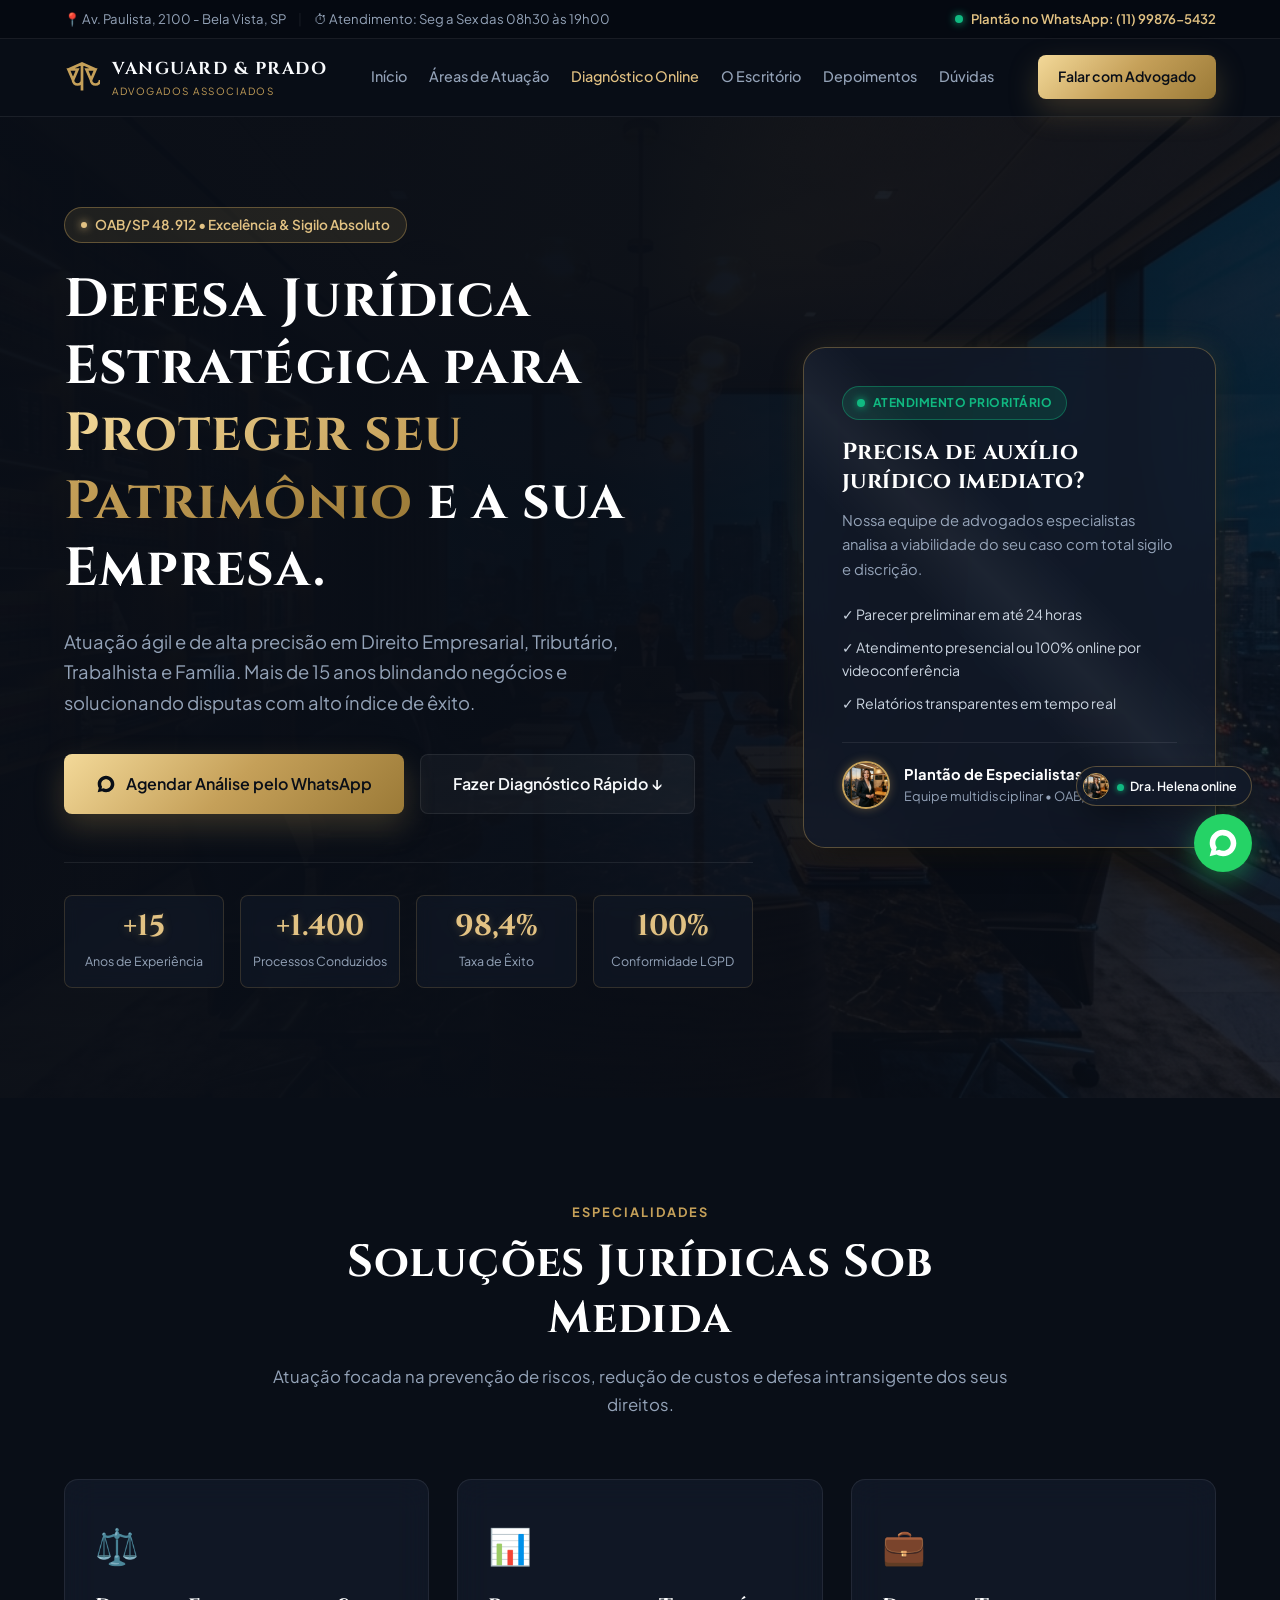
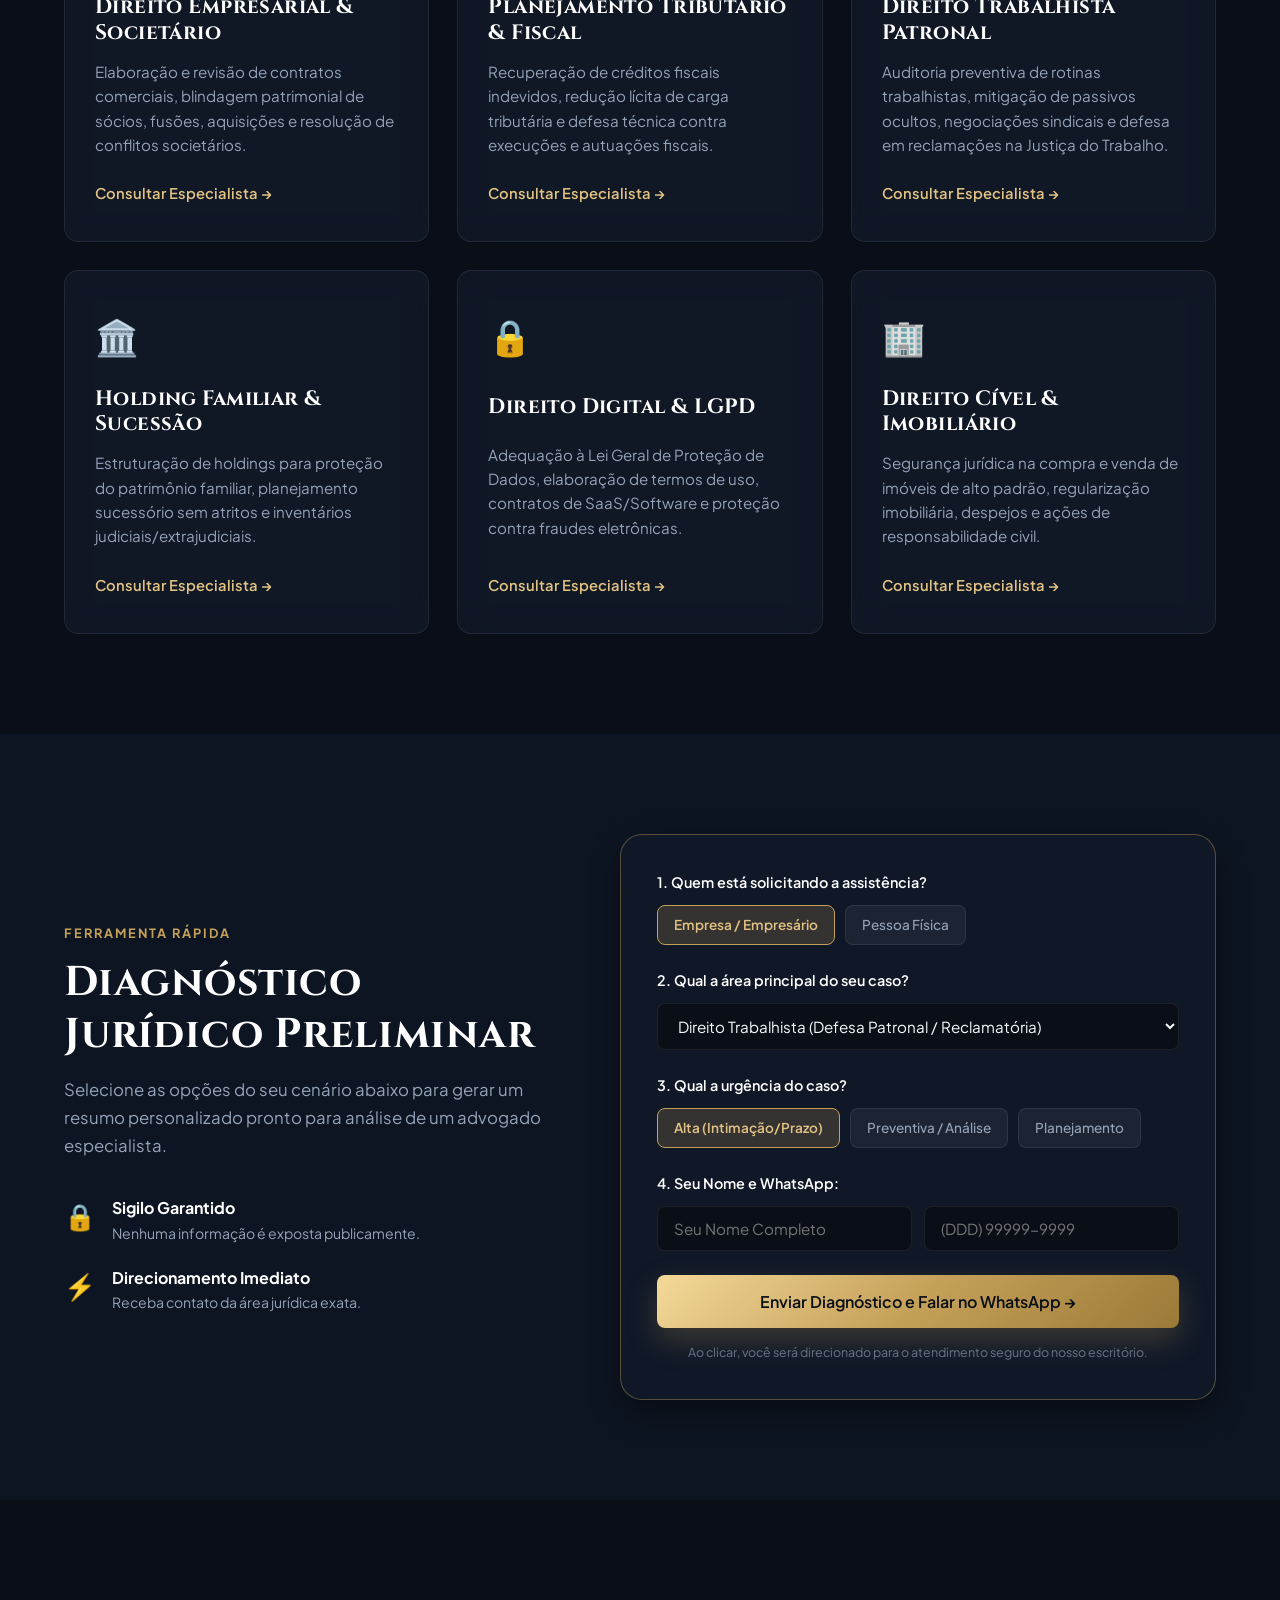
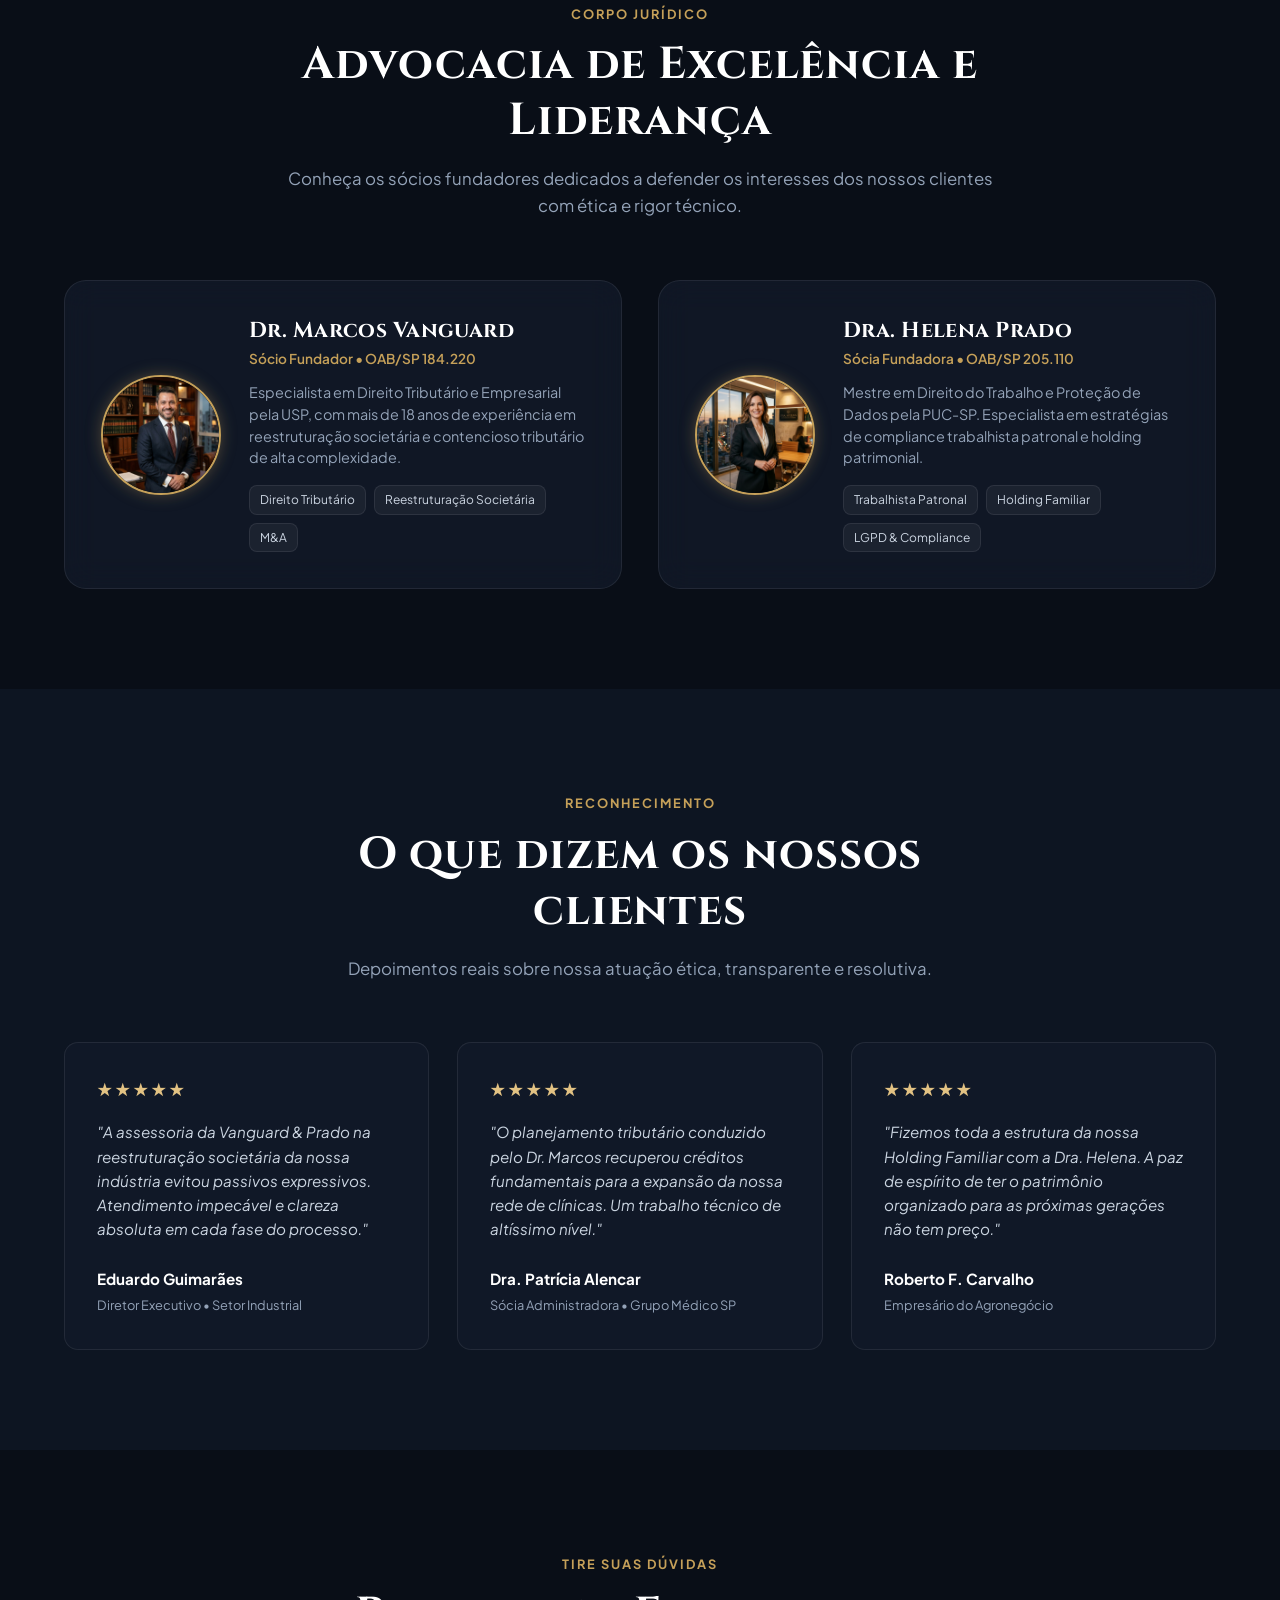
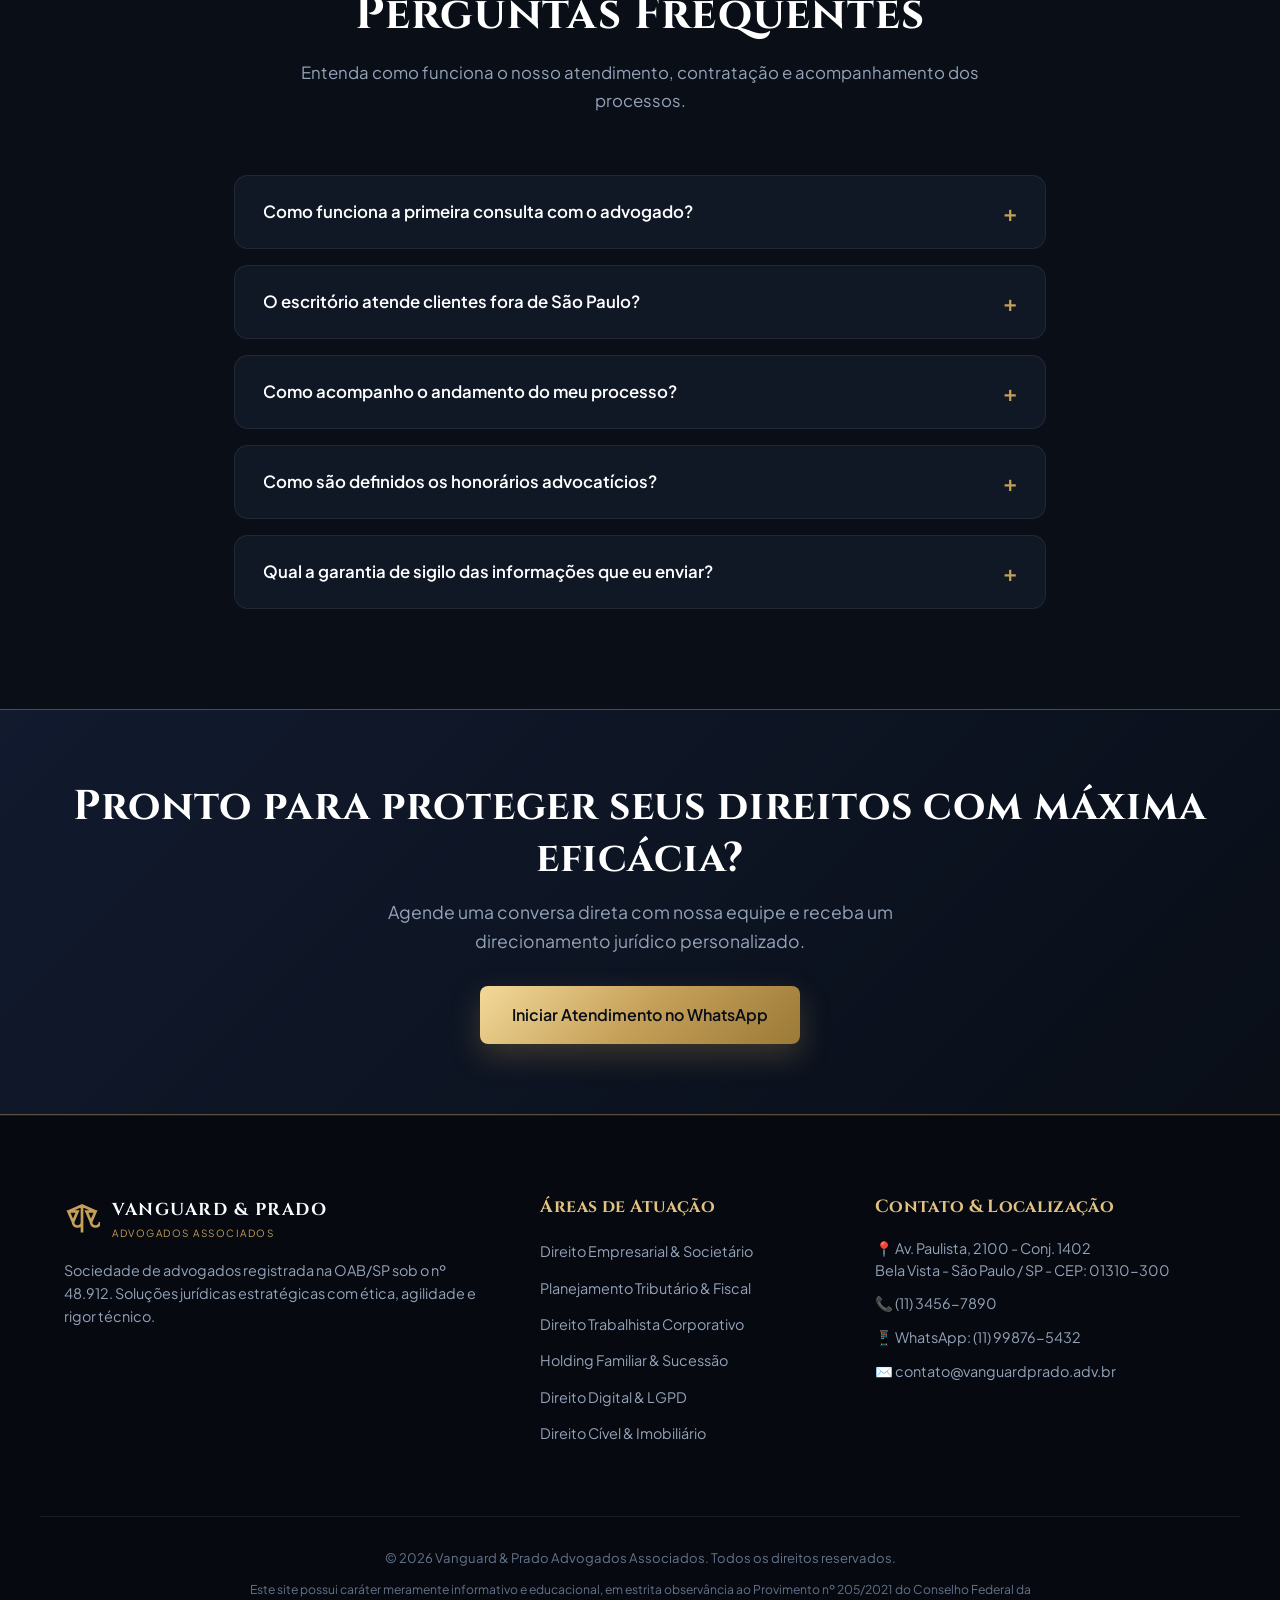
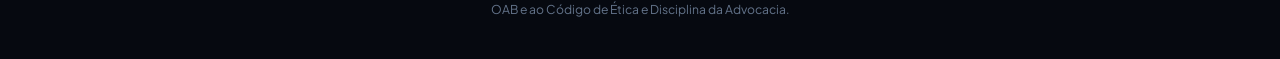
==== commit fb09f1be: "fix(dia-01): corrige sobreposicao de menu, adiciona fotos reais de advogados e animacoes classicas" ====
--- a/projeto-100-dias/dia-01/index.html
+++ b/projeto-100-dias/dia-01/index.html
@@ -13,7 +13,7 @@
   <!-- Fontes Google de Alto Padrão -->
   <link rel="preconnect" href="https://fonts.googleapis.com">
   <link rel="preconnect" href="https://fonts.gstatic.com" crossorigin>
-  <link href="https://fonts.googleapis.com/css2?family=Cinzel:wght@500;600;700;800&family=Plus+Jakarta+Sans:wght@300;400;500;600;700&display=swap" rel="stylesheet">
+  <link href="https://fonts.googleapis.com/css2?family=Cinzel:wght@500;600;700;800&family=Plus+Jakarta+Sans:wght@300;400;500;600;700;800&display=swap" rel="stylesheet">
   
   <link rel="stylesheet" href="styles.css">
 
@@ -24,9 +24,10 @@
     "@type": "LegalService",
     "name": "Vanguard & Prado Advogados Associados",
     "description": "Assessoria jurídica e advocacia estratégica empresarial, tributária, cível e trabalhista.",
-    "url": "https://studiosanjose.github.io/projeto-100-dias/dia-01/",
+    "url": "https://studiosanjose.github.io/agencia-100-sites/projeto-100-dias/dia-01/",
     "telephone": "+5511998765432",
     "priceRange": "$$$",
+    "image": "assets/hero-bg.jpg",
     "address": {
       "@type": "PostalAddress",
       "streetAddress": "Av. Paulista, 2100 - Conj. 1402",
@@ -92,10 +93,10 @@
       </nav>
 
       <div class="nav-actions">
-        <a href="https://wa.me/5511998765432?text=Ol%C3%A1%2C+gostaria+de+agendar+uma+consulta+com+um+advogado+especialista." target="_blank" rel="noopener" class="btn btn-gold btn-sm">
+        <a href="https://wa.me/5511998765432?text=Ol%C3%A1%2C+gostaria+de+agendar+uma+consulta+com+um+advogado+especialista." target="_blank" rel="noopener" class="btn btn-gold btn-sm btn-header">
           Falar com Advogado
         </a>
-        <button class="mobile-toggle" id="mobileToggle" aria-label="Abrir Menu">
+        <button class="mobile-toggle" id="mobileToggle" aria-label="Abrir Menu" aria-expanded="false">
           <span></span>
           <span></span>
           <span></span>
@@ -106,6 +107,7 @@
 
   <!-- Hero Section -->
   <section class="hero-section" id="hero">
+    <div class="hero-bg-overlay"></div>
     <div class="container hero-grid">
       <div class="hero-content">
         <div class="hero-badge">
@@ -129,32 +131,43 @@
           </a>
         </div>
 
-        <!-- Selos de Credibilidade -->
-        <div class="trust-grid">
+        <!-- Selos de Credibilidade & Números com Animação Clássica -->
+        <div class="trust-grid" id="statsGrid">
           <div class="trust-item">
-            <span class="trust-number">+15</span>
-            <span class="trust-label">Anos de Experiência</span>
+            <div class="trust-card-inner">
+              <span class="trust-number" data-target="15" data-prefix="+">0</span>
+              <span class="trust-label">Anos de Experiência</span>
+            </div>
           </div>
           <div class="trust-item">
-            <span class="trust-number">+1.400</span>
-            <span class="trust-label">Processos Conduzidos</span>
+            <div class="trust-card-inner">
+              <span class="trust-number" data-target="1400" data-prefix="+" data-format="locale">0</span>
+              <span class="trust-label">Processos Conduzidos</span>
+            </div>
           </div>
           <div class="trust-item">
-            <span class="trust-number">98.4%</span>
-            <span class="trust-label">Taxa de Êxito</span>
+            <div class="trust-card-inner">
+              <span class="trust-number" data-target="98.4" data-suffix="%" data-decimals="1">0</span>
+              <span class="trust-label">Taxa de Êxito</span>
+            </div>
           </div>
           <div class="trust-item">
-            <span class="trust-number">100%</span>
-            <span class="trust-label">Conformidade LGPD</span>
-          </div>
-        </div>
-      </div>
-
-      <!-- Card Flutuante de Destaque -->
+            <div class="trust-card-inner">
+              <span class="trust-number" data-target="100" data-suffix="%">0</span>
+              <span class="trust-label">Conformidade LGPD</span>
+            </div>
+          </div>
+        </div>
+      </div>
+
+      <!-- Card Flutuante de Destaque com Animação Clássica de Atendimento Prioritário -->
       <div class="hero-visual">
-        <div class="premium-card">
-          <div class="card-glow"></div>
-          <div class="card-header-badge">Atendimento Prioritário</div>
+        <div class="premium-card animated-card">
+          <div class="card-shimmer"></div>
+          <div class="card-header-badge animated-badge">
+            <span class="pulse-ring"></span>
+            <span class="badge-text">Atendimento Prioritário</span>
+          </div>
           <h3>Precisa de auxílio jurídico imediato?</h3>
           <p>Nossa equipe de advogados especialistas analisa a viabilidade do seu caso com total sigilo e discrição.</p>
           <ul class="check-list">
@@ -163,10 +176,10 @@
             <li>✓ Relatórios transparentes em tempo real</li>
           </ul>
           <div class="lawyer-preview">
-            <div class="lawyer-avatar">VP</div>
+            <img src="assets/lawyer-helena.jpg" alt="Plantão de Especialistas" class="lawyer-avatar-img">
             <div>
               <strong>Plantão de Especialistas</strong>
-              <small>Equipe multidisciplinar OAB/SP</small>
+              <small>Equipe multidisciplinar • OAB/SP</small>
             </div>
           </div>
         </div>
@@ -340,10 +353,10 @@
       </div>
 
       <div class="partners-grid">
-        <!-- Sócio 1 -->
+        <!-- Sócio 1: Dr. Marcos Vanguard -->
         <div class="partner-card">
           <div class="partner-photo-box">
-            <div class="partner-initials">Dr. MV</div>
+            <img src="assets/lawyer-marcos.jpg" alt="Dr. Marcos Vanguard - Advogado Tributário e Empresarial" class="partner-photo">
           </div>
           <div class="partner-info">
             <h3>Dr. Marcos Vanguard</h3>
@@ -357,10 +370,10 @@
           </div>
         </div>
 
-        <!-- Sócia 2 -->
+        <!-- Sócia 2: Dra. Helena Prado -->
         <div class="partner-card">
           <div class="partner-photo-box">
-            <div class="partner-initials">Dra. HP</div>
+            <img src="assets/lawyer-helena.jpg" alt="Dra. Helena Prado - Advogada Trabalhista e Compliance" class="partner-photo">
           </div>
           <div class="partner-info">
             <h3>Dra. Helena Prado</h3>
@@ -536,10 +549,14 @@
     </div>
   </footer>
 
-  <!-- Botão Flutuante do WhatsApp -->
+  <!-- Botão Flutuante do WhatsApp com Foto da Dra. Helena -->
   <div class="floating-whatsapp">
     <div class="whatsapp-badge">
-      <span class="online-dot"></span> Dra. Helena online
+      <img src="assets/lawyer-helena.jpg" alt="Dra. Helena" class="whatsapp-thumb">
+      <div>
+        <span class="online-dot"></span>
+        <span class="whatsapp-badge-name">Dra. Helena online</span>
+      </div>
     </div>
     <a href="https://wa.me/5511998765432?text=Ol%C3%A1%2C+estou+no+site+e+gostaria+de+um+atendimento+jur%C3%ADdico." target="_blank" rel="noopener" class="whatsapp-btn" aria-label="Falar no WhatsApp">
       <svg viewBox="0 0 24 24" width="32" height="32" fill="white">
--- a/projeto-100-dias/dia-01/styles.css
+++ b/projeto-100-dias/dia-01/styles.css
@@ -5,14 +5,15 @@
   /* Paleta Dark Luxury & Gold */
   --bg-main: #090e17;
   --bg-alt: #0d1522;
-  --bg-card: rgba(18, 26, 41, 0.75);
-  --bg-card-hover: rgba(24, 35, 56, 0.9);
+  --bg-card: rgba(18, 26, 41, 0.78);
+  --bg-card-hover: rgba(26, 38, 60, 0.95);
   
   /* Acentos Dourados & Metálicos */
   --gold-primary: #c5a059;
-  --gold-light: #dfba73;
+  --gold-light: #e2c283;
   --gold-dark: #9b7a37;
-  --gold-gradient: linear-gradient(135deg, #dfba73 0%, #c5a059 50%, #9b7a37 100%);
+  --gold-gradient: linear-gradient(135deg, #f3d999 0%, #c5a059 50%, #9b7a37 100%);
+  --gold-glow: 0 0 25px rgba(197, 160, 89, 0.35);
   
   /* Textos & Contrastes */
   --text-primary: #f8fafc;
@@ -21,10 +22,10 @@
   
   /* Bordas e Efeitos Glassmorphism */
   --border-light: rgba(255, 255, 255, 0.08);
-  --border-gold: rgba(197, 160, 89, 0.35);
+  --border-gold: rgba(197, 160, 89, 0.4);
   --glass-blur: blur(16px);
-  --shadow-subtle: 0 10px 30px -10px rgba(0, 0, 0, 0.5);
-  --shadow-gold: 0 12px 30px rgba(197, 160, 89, 0.2);
+  --shadow-subtle: 0 12px 36px -10px rgba(0, 0, 0, 0.7);
+  --shadow-gold: 0 12px 30px rgba(197, 160, 89, 0.25);
   
   /* Tipografia */
   --font-serif: 'Cinzel', Georgia, serif;
@@ -33,7 +34,7 @@
   /* Transições & Raios */
   --radius-sm: 8px;
   --radius-md: 14px;
-  --radius-lg: 20px;
+  --radius-lg: 22px;
   --radius-full: 9999px;
   --transition-smooth: all 0.3s cubic-bezier(0.16, 1, 0.3, 1);
 }
@@ -57,10 +58,6 @@
   font-family: var(--font-sans);
   line-height: 1.65;
   overflow-x: hidden;
-  background-image: 
-    radial-gradient(circle at 10% 20%, rgba(197, 160, 89, 0.06) 0%, transparent 40%),
-    radial-gradient(circle at 90% 70%, rgba(79, 172, 254, 0.04) 0%, transparent 50%);
-  background-attachment: fixed;
 }
 
 .container {
@@ -95,7 +92,7 @@
 
 .section-header {
   text-align: center;
-  max-width: 720px;
+  max-width: 740px;
   margin: 0 auto 60px;
 }
 
@@ -124,7 +121,7 @@
    TOP BAR
    ========================================================================== */
 .top-bar {
-  background: rgba(9, 14, 23, 0.95);
+  background: rgba(6, 10, 18, 0.98);
   border-bottom: 1px solid var(--border-light);
   font-size: 0.82rem;
   color: var(--text-secondary);
@@ -168,16 +165,16 @@
 }
 
 /* ==========================================================================
-   SITE HEADER & NAVBAR
+   SITE HEADER & NAVBAR (LAYOUT CORRIGIDO ANTI-SOBREPOSIÇÃO)
    ========================================================================== */
 .site-header {
   position: sticky;
   top: 0;
   z-index: 100;
-  background: rgba(9, 14, 23, 0.85);
+  background: rgba(9, 14, 23, 0.92);
   backdrop-filter: var(--glass-blur);
   border-bottom: 1px solid var(--border-light);
-  padding: 18px 0;
+  padding: 16px 0;
   transition: var(--transition-smooth);
 }
 
@@ -185,50 +182,55 @@
   display: flex;
   justify-content: space-between;
   align-items: center;
+  gap: 20px;
 }
 
 .brand-logo {
   display: flex;
   align-items: center;
-  gap: 14px;
+  gap: 12px;
   text-decoration: none;
   color: var(--text-primary);
+  flex-shrink: 0;
 }
 
 .logo-icon {
-  width: 38px;
-  height: 38px;
+  width: 36px;
+  height: 36px;
   stroke: var(--gold-primary);
 }
 
 .brand-name {
   font-family: var(--font-serif);
-  font-size: 1.15rem;
+  font-size: 1.08rem;
   font-weight: 700;
-  letter-spacing: 2px;
+  letter-spacing: 1.5px;
   display: block;
 }
 
 .brand-sub {
   font-family: var(--font-sans);
-  font-size: 0.65rem;
-  letter-spacing: 2px;
+  font-size: 0.62rem;
+  letter-spacing: 1.5px;
   color: var(--gold-primary);
   display: block;
 }
 
 .nav-menu {
   display: flex;
-  gap: 32px;
+  align-items: center;
+  gap: 22px;
+  margin: 0;
+  padding: 0;
 }
 
 .nav-link {
   text-decoration: none;
   color: var(--text-secondary);
-  font-size: 0.92rem;
+  font-size: 0.9rem;
   font-weight: 500;
   transition: var(--transition-smooth);
-  position: relative;
+  white-space: nowrap;
 }
 
 .nav-link:hover,
@@ -239,7 +241,14 @@
 .nav-actions {
   display: flex;
   align-items: center;
-  gap: 16px;
+  gap: 12px;
+  flex-shrink: 0;
+}
+
+.btn-header {
+  white-space: nowrap;
+  padding: 9px 18px;
+  font-size: 0.85rem;
 }
 
 .mobile-toggle {
@@ -294,35 +303,54 @@
   background: var(--gold-gradient);
   color: #090e17;
   box-shadow: var(--shadow-gold);
+  position: relative;
+  overflow: hidden;
 }
 
 .btn-gold:hover {
   transform: translateY(-2px);
-  box-shadow: 0 16px 35px rgba(197, 160, 89, 0.35);
+  box-shadow: 0 16px 35px rgba(197, 160, 89, 0.4);
 }
 
 .btn-outline {
-  background: rgba(255, 255, 255, 0.03);
+  background: rgba(255, 255, 255, 0.04);
   border: 1px solid var(--border-light);
   color: var(--text-primary);
 }
 
 .btn-outline:hover {
   border-color: var(--gold-primary);
-  background: rgba(197, 160, 89, 0.08);
-}
-
-/* ==========================================================================
-   HERO SECTION
+  background: rgba(197, 160, 89, 0.1);
+  color: var(--gold-light);
+}
+
+/* ==========================================================================
+   HERO SECTION COM BACKGROUND E OVERLAY
    ========================================================================== */
 .hero-section {
   padding: 90px 0 110px;
   position: relative;
+  background-image: url('assets/hero-bg.jpg');
+  background-size: cover;
+  background-position: center;
+  background-repeat: no-repeat;
+}
+
+.hero-bg-overlay {
+  position: absolute;
+  top: 0;
+  left: 0;
+  right: 0;
+  bottom: 0;
+  background: linear-gradient(100deg, rgba(9, 14, 23, 0.98) 45%, rgba(9, 14, 23, 0.82) 100%);
+  z-index: 1;
 }
 
 .hero-grid {
+  position: relative;
+  z-index: 2;
   display: grid;
-  grid-template-columns: 1.2fr 0.8fr;
+  grid-template-columns: 1.25fr 0.75fr;
   gap: 50px;
   align-items: center;
 }
@@ -333,7 +361,7 @@
   gap: 8px;
   padding: 6px 16px;
   border-radius: var(--radius-full);
-  background: rgba(197, 160, 89, 0.1);
+  background: rgba(197, 160, 89, 0.12);
   border: 1px solid var(--border-gold);
   color: var(--gold-light);
   font-size: 0.85rem;
@@ -368,6 +396,9 @@
   margin-bottom: 48px;
 }
 
+/* ==========================================================================
+   SELOS DE CREDIBILIDADE & ANIMAÇÃO CLÁSSICA (15 ANOS...)
+   ========================================================================== */
 .trust-grid {
   display: grid;
   grid-template-columns: repeat(4, 1fr);
@@ -376,61 +407,153 @@
   padding-top: 32px;
 }
 
+.trust-item {
+  position: relative;
+}
+
+.trust-card-inner {
+  background: rgba(18, 26, 41, 0.6);
+  border: 1px solid rgba(197, 160, 89, 0.2);
+  border-radius: var(--radius-sm);
+  padding: 14px 12px;
+  text-align: center;
+  transition: var(--transition-smooth);
+  backdrop-filter: blur(8px);
+}
+
+.trust-card-inner:hover {
+  transform: translateY(-4px);
+  border-color: var(--gold-primary);
+  box-shadow: 0 10px 25px -5px rgba(197, 160, 89, 0.25);
+  background: rgba(24, 35, 56, 0.85);
+}
+
 .trust-number {
   display: block;
   font-family: var(--font-serif);
-  font-size: 1.7rem;
+  font-size: 1.85rem;
   font-weight: 700;
   color: var(--gold-light);
+  line-height: 1.1;
+  margin-bottom: 4px;
+  text-shadow: 0 2px 10px rgba(197, 160, 89, 0.3);
 }
 
 .trust-label {
-  font-size: 0.8rem;
-  color: var(--text-secondary);
-}
-
-/* Card Visual Flutuante */
+  font-size: 0.78rem;
+  color: var(--text-secondary);
+  line-height: 1.3;
+}
+
+/* ==========================================================================
+   CARD FLUTUANTE DE ATENDIMENTO PRIORITÁRIO COM ANIMAÇÃO CLÁSSICA
+   ========================================================================== */
 .premium-card {
   background: var(--bg-card);
   backdrop-filter: var(--glass-blur);
   border: 1px solid var(--border-gold);
   border-radius: var(--radius-lg);
-  padding: 40px;
+  padding: 38px;
   position: relative;
-  box-shadow: var(--shadow-subtle);
+  box-shadow: var(--shadow-subtle), 0 0 30px rgba(197, 160, 89, 0.15);
+  overflow: hidden;
+}
+
+.animated-card {
+  animation: cardFloat 6s ease-in-out infinite;
+}
+
+@keyframes cardFloat {
+  0%, 100% {
+    transform: translateY(0);
+    box-shadow: var(--shadow-subtle), 0 0 30px rgba(197, 160, 89, 0.15);
+  }
+  50% {
+    transform: translateY(-8px);
+    box-shadow: var(--shadow-subtle), 0 15px 40px rgba(197, 160, 89, 0.25);
+  }
+}
+
+.card-shimmer {
+  position: absolute;
+  top: -50%;
+  left: -50%;
+  width: 200%;
+  height: 200%;
+  background: linear-gradient(
+    45deg,
+    transparent 45%,
+    rgba(255, 255, 255, 0.05) 50%,
+    transparent 55%
+  );
+  animation: shimmerSweep 7s infinite linear;
+  pointer-events: none;
+}
+
+@keyframes shimmerSweep {
+  0% { transform: translate(-100%, -100%); }
+  100% { transform: translate(100%, 100%); }
 }
 
 .card-header-badge {
-  display: inline-block;
+  display: inline-flex;
+  align-items: center;
+  gap: 8px;
   background: rgba(16, 185, 129, 0.15);
-  border: 1px solid rgba(16, 185, 129, 0.3);
+  border: 1px solid rgba(16, 185, 129, 0.4);
   color: #10b981;
   font-size: 0.75rem;
   font-weight: 700;
   text-transform: uppercase;
-  padding: 4px 12px;
+  padding: 6px 14px;
   border-radius: var(--radius-full);
-  margin-bottom: 16px;
+  margin-bottom: 18px;
+  letter-spacing: 0.5px;
+  position: relative;
+}
+
+.pulse-ring {
+  width: 8px;
+  height: 8px;
+  border-radius: 50%;
+  background-color: #10b981;
+  box-shadow: 0 0 8px #10b981;
+  animation: radarPulse 2s infinite ease-out;
+}
+
+@keyframes radarPulse {
+  0% {
+    transform: scale(0.95);
+    box-shadow: 0 0 0 0 rgba(16, 185, 129, 0.7);
+  }
+  70% {
+    transform: scale(1);
+    box-shadow: 0 0 0 8px rgba(16, 185, 129, 0);
+  }
+  100% {
+    transform: scale(0.95);
+    box-shadow: 0 0 0 0 rgba(16, 185, 129, 0);
+  }
 }
 
 .premium-card h3 {
-  font-size: 1.5rem;
+  font-size: 1.45rem;
   margin-bottom: 12px;
 }
 
 .premium-card p {
   color: var(--text-secondary);
-  font-size: 0.95rem;
-  margin-bottom: 24px;
+  font-size: 0.92rem;
+  margin-bottom: 22px;
 }
 
 .check-list {
   list-style: none;
-  margin-bottom: 30px;
+  margin-bottom: 26px;
 }
 
 .check-list li {
-  font-size: 0.9rem;
+  font-size: 0.88rem;
   color: #cbd5e1;
   margin-bottom: 10px;
 }
@@ -440,25 +563,28 @@
   align-items: center;
   gap: 14px;
   border-top: 1px solid var(--border-light);
-  padding-top: 20px;
-}
-
-.lawyer-avatar {
-  width: 46px;
-  height: 46px;
+  padding-top: 18px;
+}
+
+.lawyer-avatar-img {
+  width: 48px;
+  height: 48px;
   border-radius: 50%;
-  background: var(--gold-gradient);
-  color: #090e17;
-  font-weight: 800;
-  display: flex;
-  align-items: center;
-  justify-content: center;
-  font-size: 0.9rem;
+  object-fit: cover;
+  border: 2px solid var(--gold-primary);
+  box-shadow: 0 0 10px rgba(197, 160, 89, 0.4);
+}
+
+.lawyer-preview strong {
+  display: block;
+  font-size: 0.92rem;
+  color: #ffffff;
 }
 
 .lawyer-preview small {
   display: block;
   color: var(--text-secondary);
+  font-size: 0.8rem;
 }
 
 /* ==========================================================================
@@ -486,7 +612,7 @@
   transform: translateY(-6px);
   border-color: var(--border-gold);
   background: var(--bg-card-hover);
-  box-shadow: 0 20px 40px -15px rgba(0, 0, 0, 0.7);
+  box-shadow: 0 20px 40px -15px rgba(0, 0, 0, 0.7), 0 0 20px rgba(197, 160, 89, 0.15);
 }
 
 .area-icon {
@@ -652,11 +778,11 @@
 }
 
 /* ==========================================================================
-   SÓCIOS & CORPO JURÍDICO
+   SÓCIOS & CORPO JURÍDICO (FOTOS REAIS DE ALTO PADRÃO)
    ========================================================================== */
 .partners-grid {
   display: grid;
-  grid-template-columns: repeat(auto-fit, minmax(420px, 1fr));
+  grid-template-columns: repeat(auto-fit, minmax(440px, 1fr));
   gap: 36px;
 }
 
@@ -667,26 +793,36 @@
   padding: 36px;
   display: flex;
   gap: 28px;
+  align-items: center;
   backdrop-filter: var(--glass-blur);
+  transition: var(--transition-smooth);
+}
+
+.partner-card:hover {
+  border-color: var(--border-gold);
+  transform: translateY(-4px);
+  box-shadow: 0 15px 35px -10px rgba(0, 0, 0, 0.8), 0 0 20px rgba(197, 160, 89, 0.15);
 }
 
 .partner-photo-box {
   flex-shrink: 0;
-  width: 100px;
-  height: 100px;
+  width: 120px;
+  height: 120px;
   border-radius: 50%;
-  background: linear-gradient(135deg, rgba(197, 160, 89, 0.3), rgba(18, 26, 41, 0.8));
+  overflow: hidden;
   border: 2px solid var(--gold-primary);
-  display: flex;
-  align-items: center;
-  justify-content: center;
-}
-
-.partner-initials {
-  font-family: var(--font-serif);
-  font-size: 1.4rem;
-  font-weight: 700;
-  color: var(--gold-light);
+  box-shadow: 0 0 16px rgba(197, 160, 89, 0.35);
+}
+
+.partner-photo {
+  width: 100%;
+  height: 100%;
+  object-fit: cover;
+  transition: transform 0.4s ease;
+}
+
+.partner-card:hover .partner-photo {
+  transform: scale(1.06);
 }
 
 .partner-info h3 {
@@ -699,13 +835,14 @@
   color: var(--gold-primary);
   font-size: 0.85rem;
   font-weight: 600;
-  margin-bottom: 14px;
+  margin-bottom: 12px;
 }
 
 .partner-info p {
   color: var(--text-secondary);
-  font-size: 0.92rem;
+  font-size: 0.9rem;
   margin-bottom: 16px;
+  line-height: 1.5;
 }
 
 .partner-specialties {
@@ -932,7 +1069,7 @@
 }
 
 /* ==========================================================================
-   BOTÃO FLUTUANTE DO WHATSAPP
+   BOTÃO FLUTUANTE DO WHATSAPP COM AVATAR
    ========================================================================== */
 .floating-whatsapp {
   position: fixed;
@@ -948,24 +1085,34 @@
 .whatsapp-badge {
   background: rgba(18, 26, 41, 0.95);
   border: 1px solid var(--border-gold);
-  padding: 5px 12px;
+  padding: 6px 14px 6px 6px;
   border-radius: var(--radius-full);
-  font-size: 0.75rem;
+  font-size: 0.78rem;
   font-weight: 600;
   color: var(--text-primary);
   display: flex;
   align-items: center;
-  gap: 6px;
+  gap: 8px;
   box-shadow: var(--shadow-subtle);
   animation: floatBounce 3s infinite ease-in-out;
 }
 
+.whatsapp-thumb {
+  width: 26px;
+  height: 26px;
+  border-radius: 50%;
+  object-fit: cover;
+  border: 1px solid var(--gold-primary);
+}
+
 .online-dot {
+  display: inline-block;
   width: 7px;
   height: 7px;
   background: #10b981;
   border-radius: 50%;
   box-shadow: 0 0 6px #10b981;
+  margin-right: 4px;
 }
 
 .whatsapp-btn {
@@ -991,9 +1138,47 @@
 }
 
 /* ==========================================================================
-   RESPONSIVIDADE (MOBILE & TABLETS)
-   ========================================================================== */
-@media (max-width: 992px) {
+   RESPONSIVIDADE (MOBILE & LAPTOPS ANTI-SOBREPOSIÇÃO)
+   ========================================================================== */
+@media (max-width: 1140px) {
+  .nav-menu {
+    gap: 14px;
+  }
+
+  .nav-link {
+    font-size: 0.85rem;
+  }
+
+  .btn-header {
+    padding: 8px 14px;
+    font-size: 0.82rem;
+  }
+}
+
+@media (max-width: 1024px) {
+  .nav-menu {
+    position: absolute;
+    top: 100%;
+    left: 0;
+    right: 0;
+    background: rgba(9, 14, 23, 0.98);
+    backdrop-filter: var(--glass-blur);
+    flex-direction: column;
+    padding: 28px 24px;
+    gap: 20px;
+    border-bottom: 1px solid var(--border-gold);
+    display: none;
+    box-shadow: 0 20px 40px rgba(0, 0, 0, 0.8);
+  }
+
+  .nav-menu.open {
+    display: flex;
+  }
+
+  .mobile-toggle {
+    display: block;
+  }
+
   .hero-grid,
   .diagnosis-wrapper,
   .footer-grid {
@@ -1012,27 +1197,6 @@
 }
 
 @media (max-width: 768px) {
-  .nav-menu {
-    position: absolute;
-    top: 100%;
-    left: 0;
-    right: 0;
-    background: var(--bg-main);
-    flex-direction: column;
-    padding: 24px;
-    gap: 18px;
-    border-bottom: 1px solid var(--border-light);
-    display: none;
-  }
-
-  .nav-menu.open {
-    display: flex;
-  }
-
-  .mobile-toggle {
-    display: block;
-  }
-
   .trust-grid {
     grid-template-columns: repeat(2, 1fr);
   }
@@ -1043,7 +1207,6 @@
 
   .partner-card {
     flex-direction: column;
-    align-items: center;
     text-align: center;
   }
 
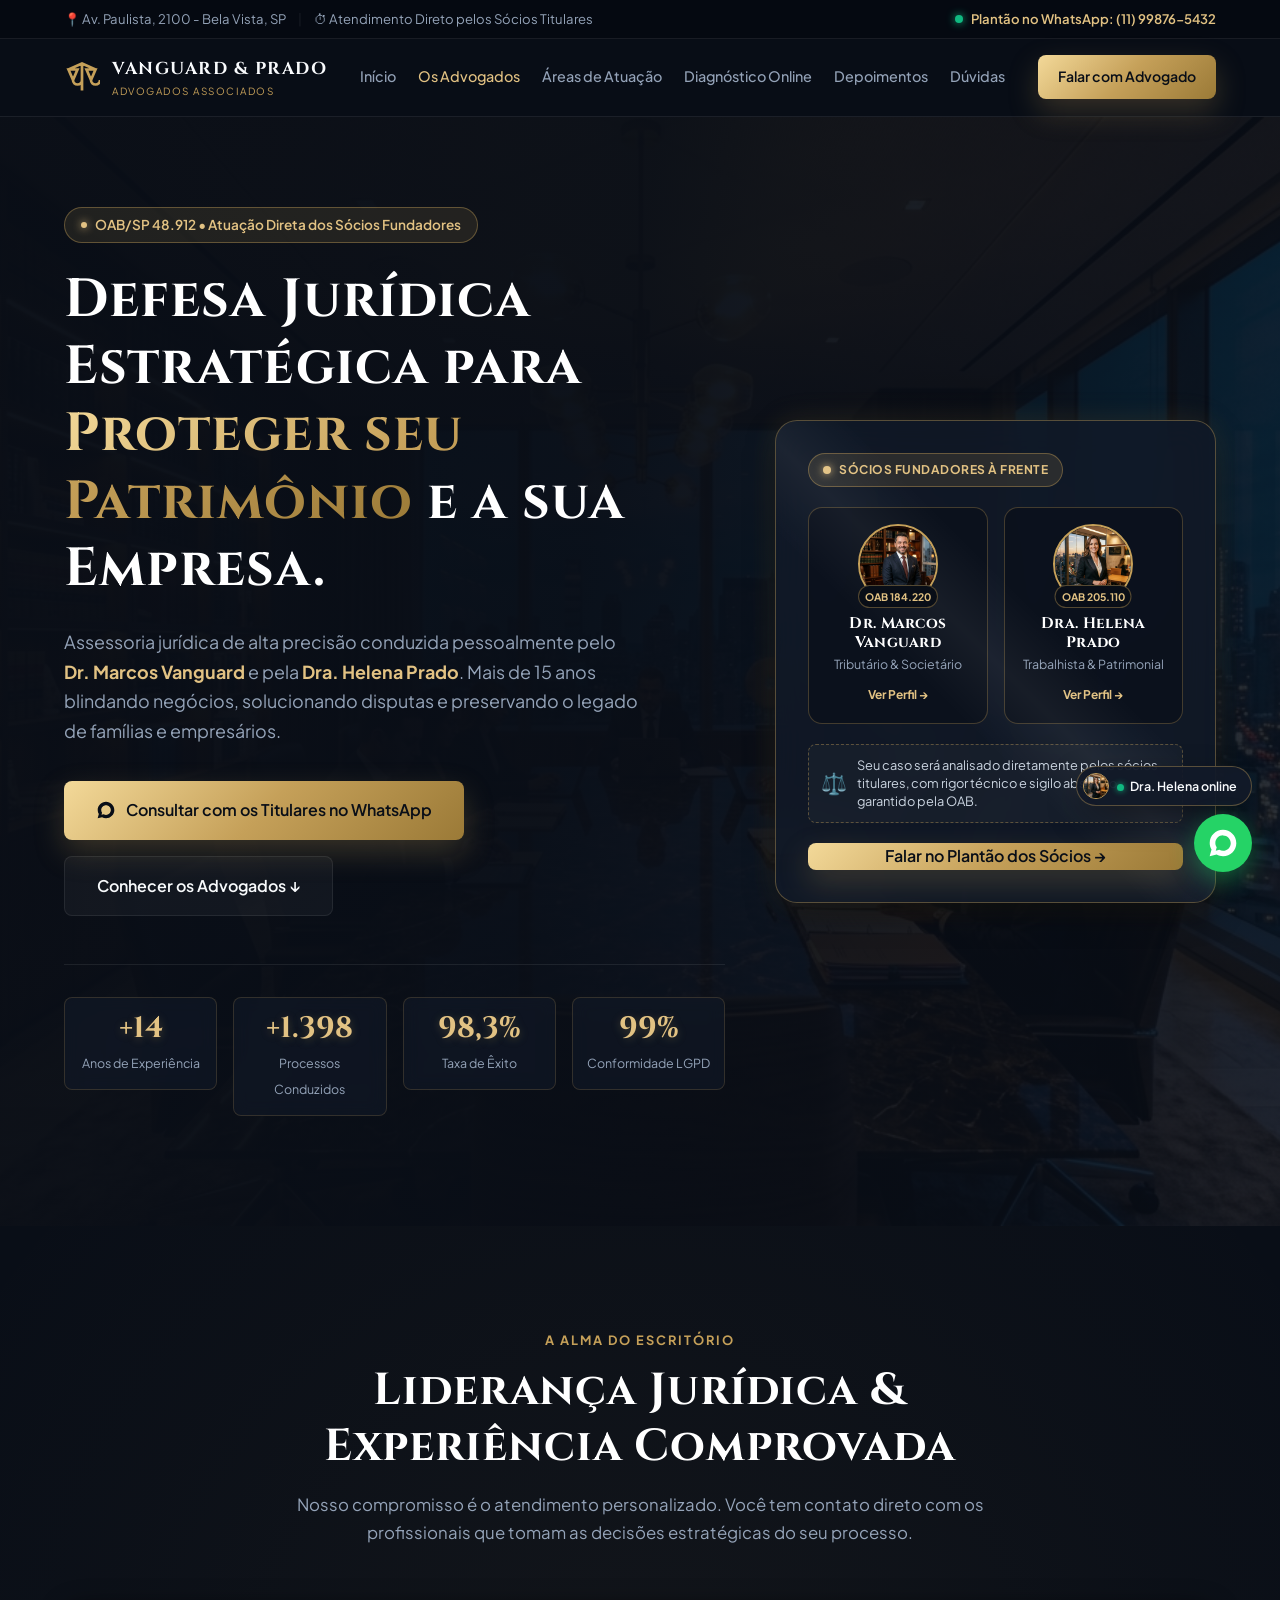
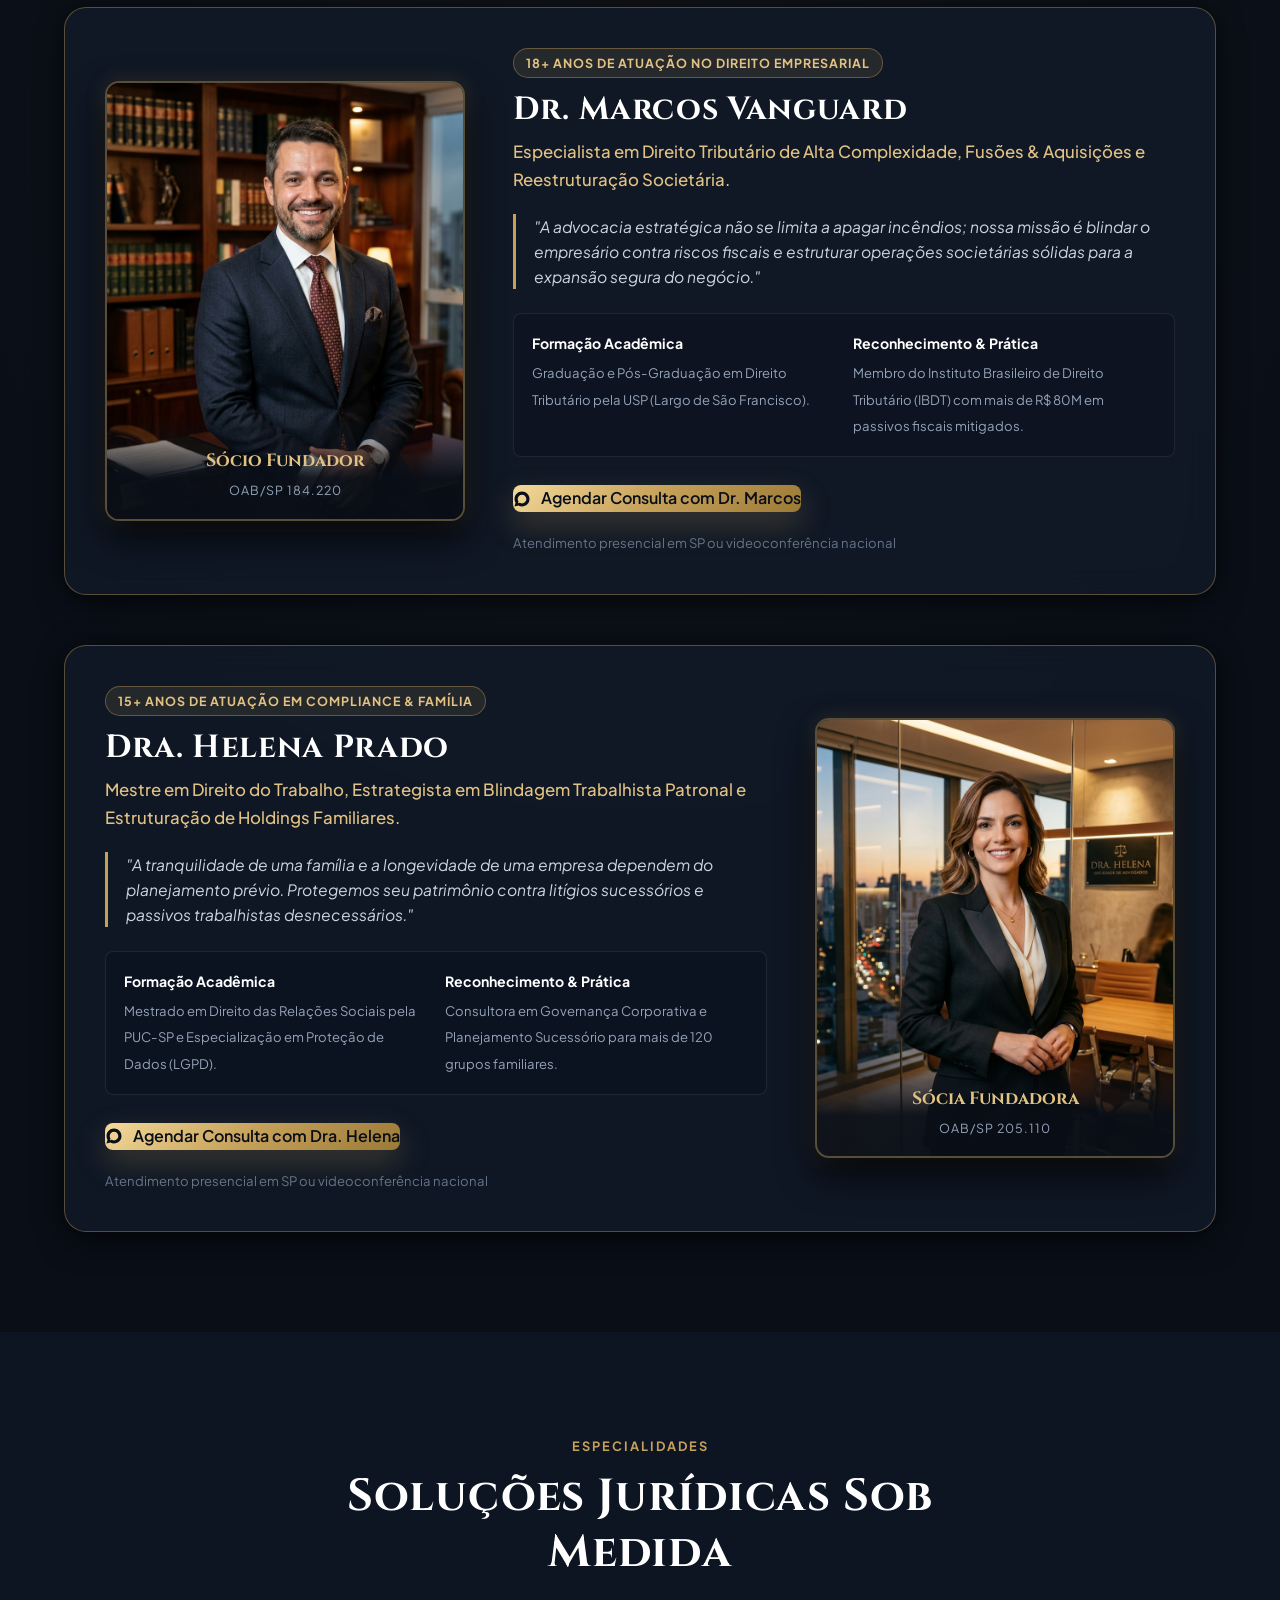
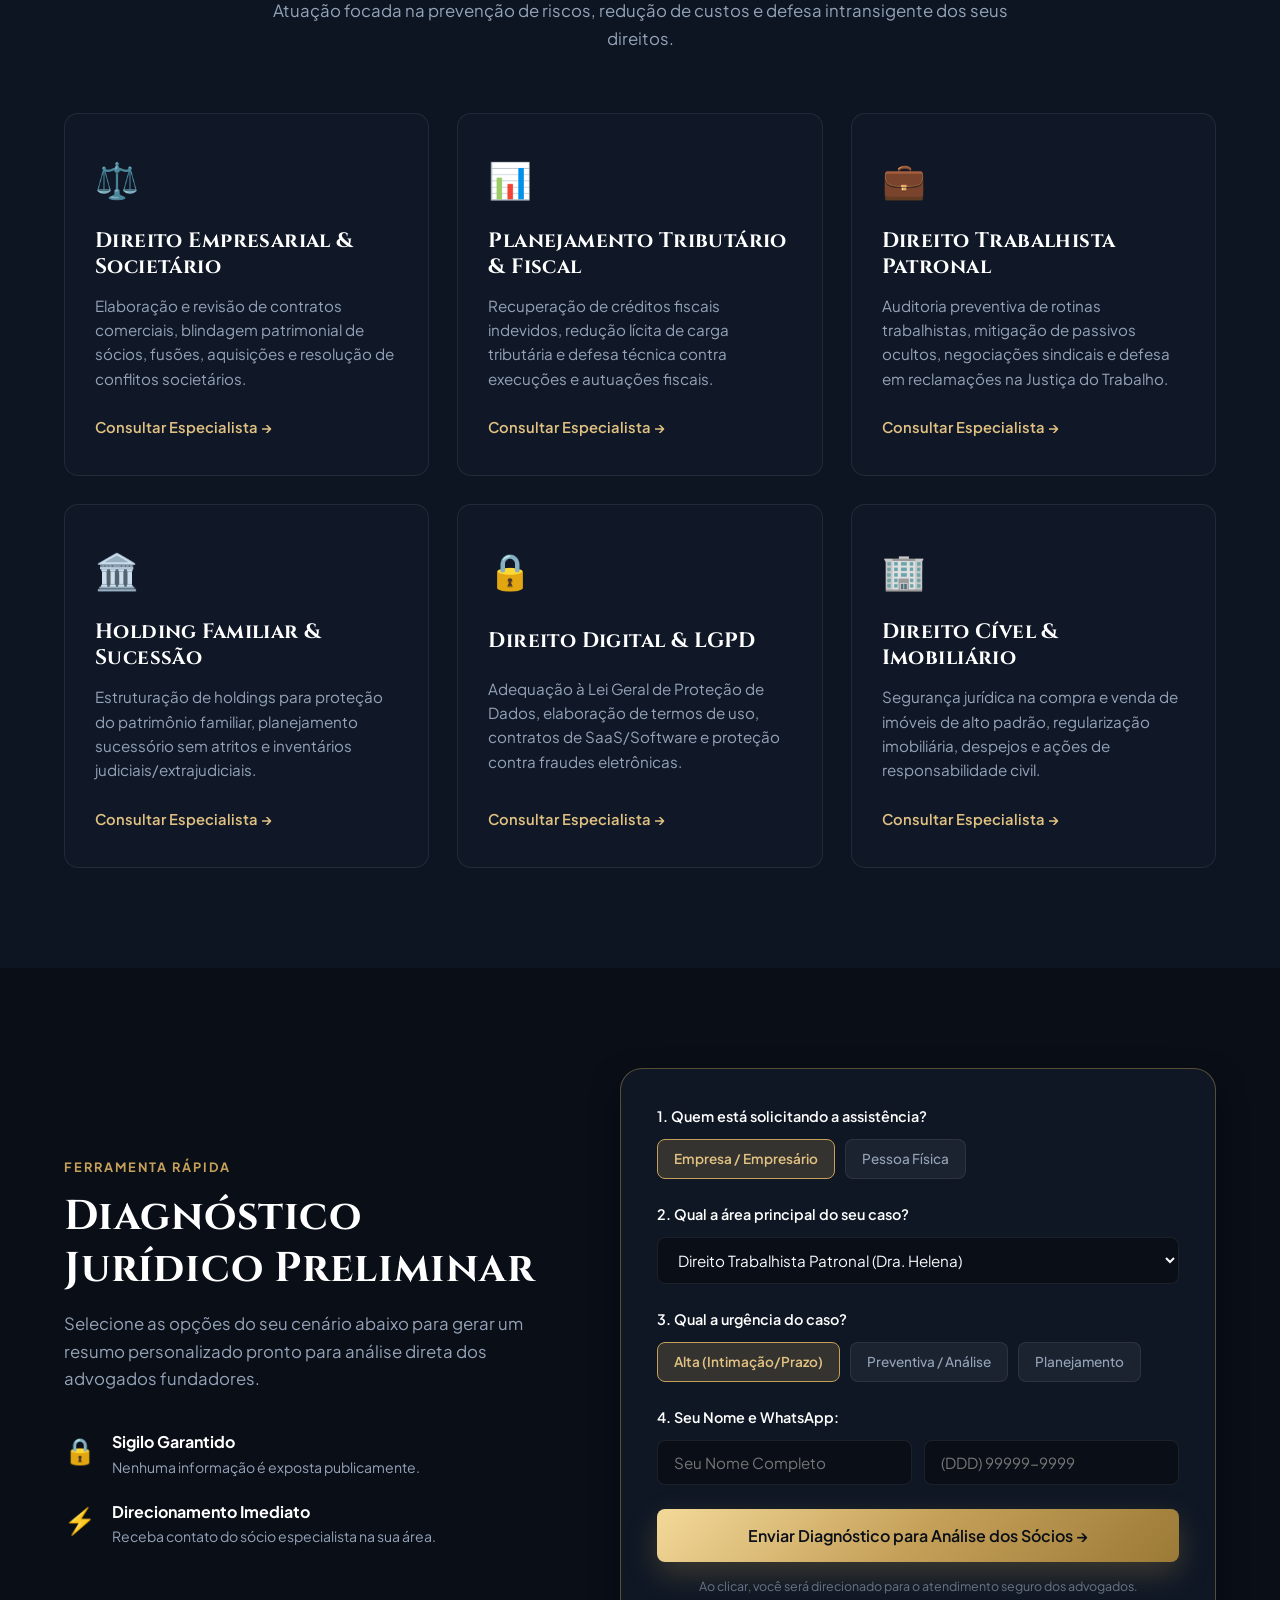
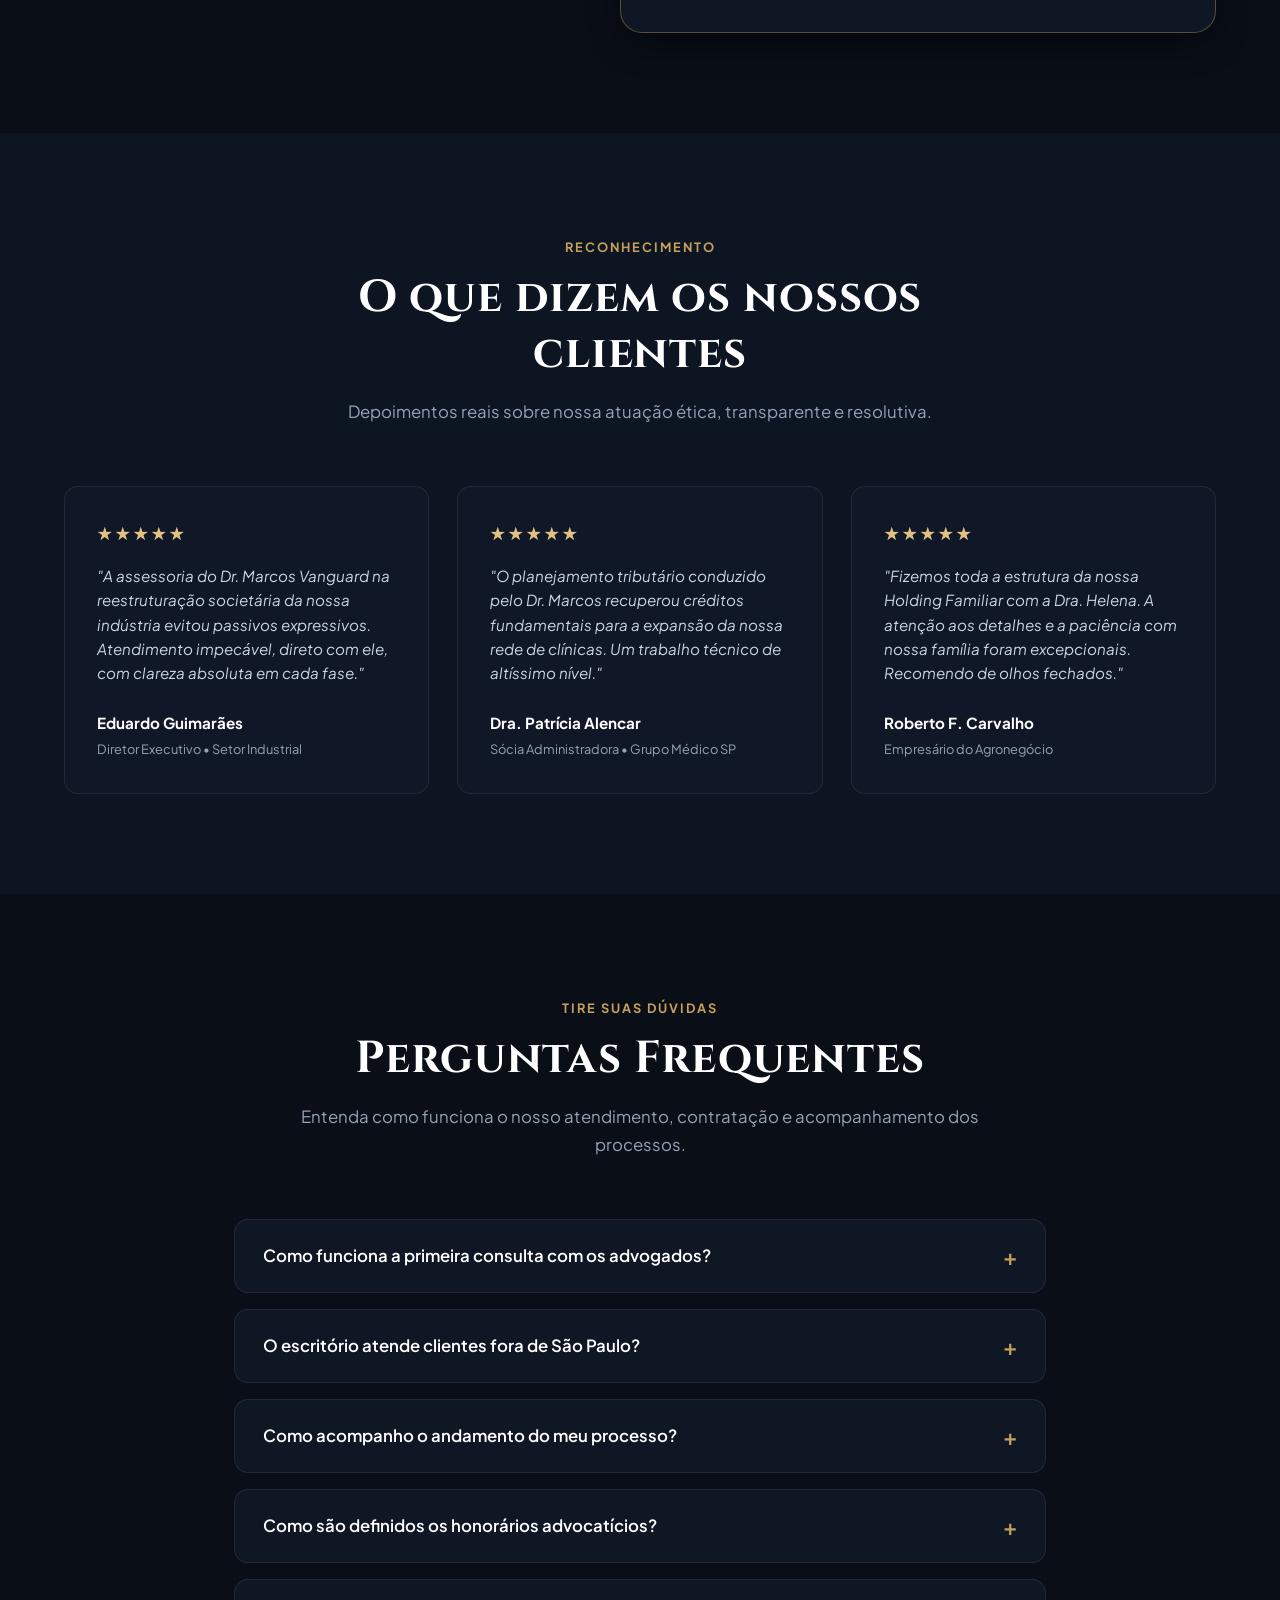
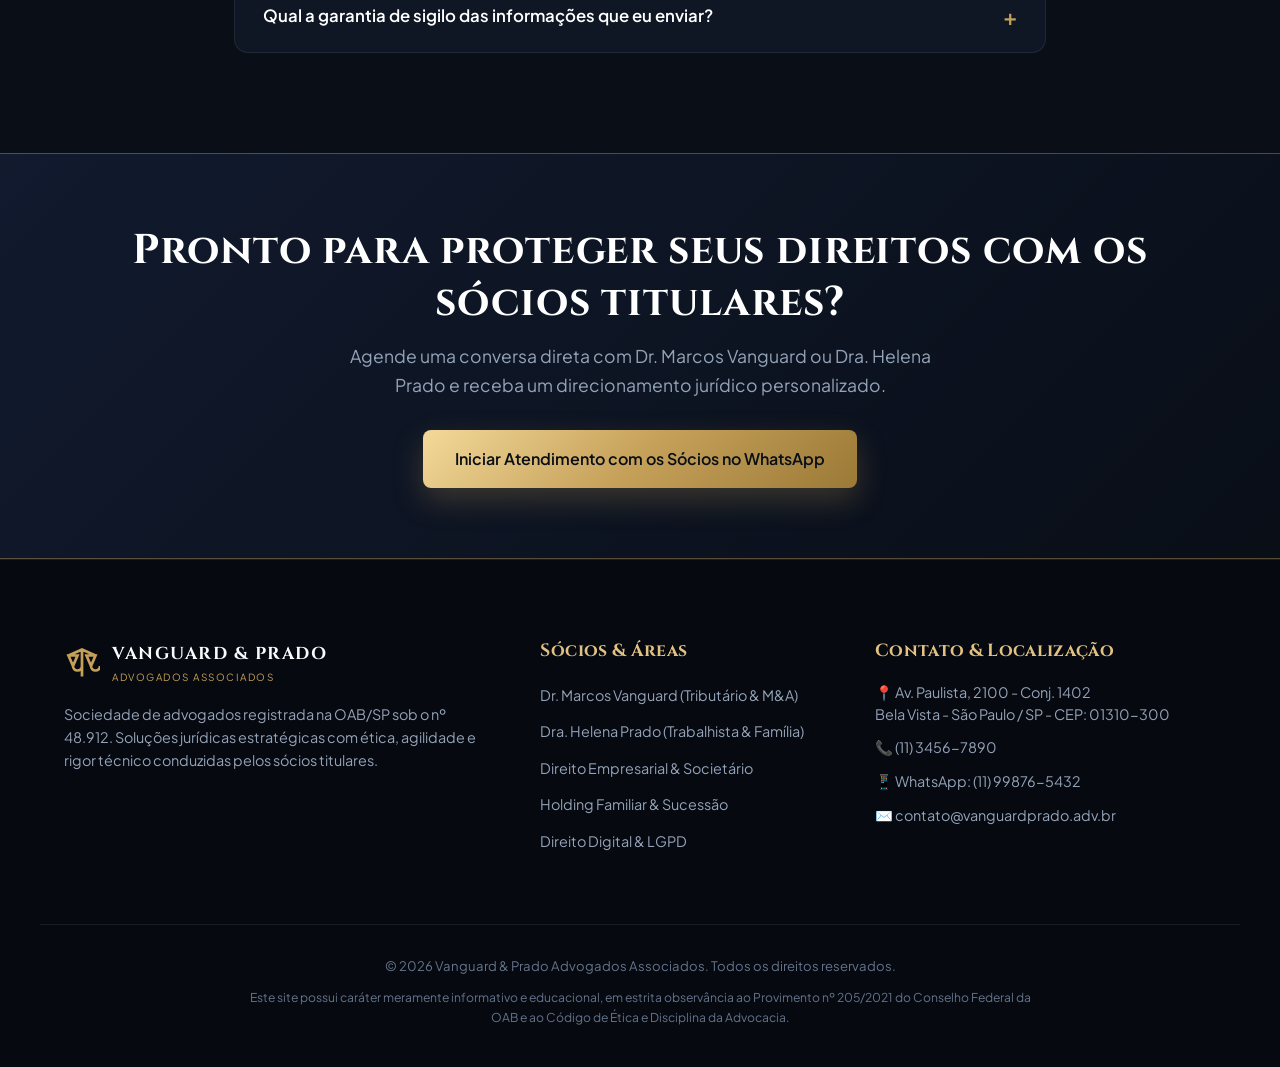
==== commit e760f610: "feat(dia-01): da destaque editorial maximo aos advogados titulares com retratos imponentes e credenc" ====
--- a/projeto-100-dias/dia-01/index.html
+++ b/projeto-100-dias/dia-01/index.html
@@ -4,10 +4,10 @@
   <meta charset="UTF-8">
   <meta name="viewport" content="width=device-width, initial-scale=1.0">
   <title>Vanguard & Prado Advogados Associados | Excelência Jurídica & Consultoria</title>
-  <meta name="description" content="Escritório de advocacia especializado em Direito Empresarial, Tributário, Trabalhista e Proteção Patrimonial. Atendimento estratégico e ágil em todo o Brasil.">
+  <meta name="description" content="Escritório de advocacia especializado em Direito Empresarial, Tributário, Trabalhista e Proteção Patrimonial. Atendimento estratégico com os sócios fundadores.">
   <meta name="keywords" content="advocacia empresarial, advogado tributario, advogado trabalhista, planejamento patrimonial, compliance, assessoria juridica">
   <meta property="og:title" content="Vanguard & Prado Advogados Associados | Defesa Jurídica Estratégica">
-  <meta property="og:description" content="Proteja seu patrimônio e a sua empresa com soluções jurídicas especializadas e transparentes. Agende sua consulta.">
+  <meta property="og:description" content="Proteja seu patrimônio e sua empresa com assessoria direta dos advogados fundadores Dr. Marcos Vanguard e Dra. Helena Prado.">
   <meta property="og:type" content="website">
 
   <!-- Fontes Google de Alto Padrão -->
@@ -23,7 +23,7 @@
     "@context": "https://schema.org",
     "@type": "LegalService",
     "name": "Vanguard & Prado Advogados Associados",
-    "description": "Assessoria jurídica e advocacia estratégica empresarial, tributária, cível e trabalhista.",
+    "description": "Assessoria jurídica e advocacia estratégica empresarial, tributária, cível e trabalhista conduzida diretamente pelos sócios titulares.",
     "url": "https://studiosanjose.github.io/agencia-100-sites/projeto-100-dias/dia-01/",
     "telephone": "+5511998765432",
     "priceRange": "$$$",
@@ -60,7 +60,7 @@
       <div class="top-bar-info">
         <span>📍 Av. Paulista, 2100 - Bela Vista, SP</span>
         <span class="divider">|</span>
-        <span>⏱ Atendimento: Seg a Sex das 08h30 às 19h00</span>
+        <span>⏱ Atendimento Direto pelos Sócios Titulares</span>
       </div>
       <div class="top-bar-emergency">
         <span class="live-indicator"></span>
@@ -85,9 +85,9 @@
       <!-- Menu Desktop -->
       <nav class="nav-menu" id="navMenu">
         <a href="#hero" class="nav-link">Início</a>
+        <a href="#socios" class="nav-link highlight">Os Advogados</a>
         <a href="#areas" class="nav-link">Áreas de Atuação</a>
-        <a href="#diagnostico" class="nav-link highlight">Diagnóstico Online</a>
-        <a href="#socios" class="nav-link">O Escritório</a>
+        <a href="#diagnostico" class="nav-link">Diagnóstico Online</a>
         <a href="#depoimentos" class="nav-link">Depoimentos</a>
         <a href="#faq" class="nav-link">Dúvidas</a>
       </nav>
@@ -112,22 +112,22 @@
       <div class="hero-content">
         <div class="hero-badge">
           <span class="badge-dot"></span>
-          <span>OAB/SP 48.912 • Excelência &amp; Sigilo Absoluto</span>
+          <span>OAB/SP 48.912 • Atuação Direta dos Sócios Fundadores</span>
         </div>
         <h1 class="hero-title">
           Defesa Jurídica Estratégica para <span class="gradient-text">Proteger seu Patrimônio</span> e a sua Empresa.
         </h1>
         <p class="hero-subtitle">
-          Atuação ágil e de alta precisão em Direito Empresarial, Tributário, Trabalhista e Família. Mais de 15 anos blindando negócios e solucionando disputas com alto índice de êxito.
+          Assessoria jurídica de alta precisão conduzida pessoalmente pelo <strong>Dr. Marcos Vanguard</strong> e pela <strong>Dra. Helena Prado</strong>. Mais de 15 anos blindando negócios, solucionando disputas e preservando o legado de famílias e empresários.
         </p>
 
         <div class="hero-cta-group">
           <a href="https://wa.me/5511998765432?text=Ol%C3%A1%2C+gostaria+de+uma+an%C3%A1lise+estrat%C3%A9gica+para+o+meu+caso." target="_blank" rel="noopener" class="btn btn-gold btn-lg">
             <svg viewBox="0 0 24 24" width="20" height="20" fill="currentColor"><path d="M12.031 6.172c-3.181 0-5.767 2.586-5.768 5.766-.001 1.298.38 2.27 1.019 3.287l-.711 2.598 2.664-.699c.971.53 1.771.78 2.796.78 3.182 0 5.768-2.587 5.768-5.766 0-3.18-2.586-5.766-5.768-5.766zm9.969 5.766c0 5.485-4.467 9.952-9.969 9.952-1.741 0-3.37-.451-4.793-1.241l-5.238 1.374 1.398-5.109c-.896-1.488-1.367-3.21-1.367-4.976 0-5.485 4.468-9.953 9.969-9.953 5.502 0 9.969 4.468 9.969 9.953z"/></svg>
-            Agendar Análise pelo WhatsApp
+            Consultar com os Titulares no WhatsApp
           </a>
-          <a href="#diagnostico" class="btn btn-outline btn-lg">
-            Fazer Diagnóstico Rápido ↓
+          <a href="#socios" class="btn btn-outline btn-lg">
+            Conhecer os Advogados ↓
           </a>
         </div>
 
@@ -160,35 +160,161 @@
         </div>
       </div>
 
-      <!-- Card Flutuante de Destaque com Animação Clássica de Atendimento Prioritário -->
+      <!-- Card Flutuante de Destaque com Foco Forte nos Advogados Fundadores -->
       <div class="hero-visual">
-        <div class="premium-card animated-card">
+        <div class="premium-card animated-card hero-lawyers-card">
           <div class="card-shimmer"></div>
           <div class="card-header-badge animated-badge">
             <span class="pulse-ring"></span>
-            <span class="badge-text">Atendimento Prioritário</span>
-          </div>
-          <h3>Precisa de auxílio jurídico imediato?</h3>
-          <p>Nossa equipe de advogados especialistas analisa a viabilidade do seu caso com total sigilo e discrição.</p>
-          <ul class="check-list">
-            <li>✓ Parecer preliminar em até 24 horas</li>
-            <li>✓ Atendimento presencial ou 100% online por videoconferência</li>
-            <li>✓ Relatórios transparentes em tempo real</li>
-          </ul>
-          <div class="lawyer-preview">
-            <img src="assets/lawyer-helena.jpg" alt="Plantão de Especialistas" class="lawyer-avatar-img">
-            <div>
-              <strong>Plantão de Especialistas</strong>
-              <small>Equipe multidisciplinar • OAB/SP</small>
-            </div>
-          </div>
+            <span class="badge-text">Sócios Fundadores à Frente</span>
+          </div>
+
+          <div class="hero-lawyers-duo">
+            <!-- Miniatura Dr. Marcos -->
+            <a href="#dr-marcos" class="duo-lawyer-item">
+              <div class="duo-photo-wrapper">
+                <img src="assets/lawyer-marcos.jpg" alt="Dr. Marcos Vanguard" class="duo-photo">
+                <span class="duo-badge-oab">OAB 184.220</span>
+              </div>
+              <div class="duo-info">
+                <h4>Dr. Marcos Vanguard</h4>
+                <p>Tributário &amp; Societário</p>
+                <span class="duo-link">Ver Perfil →</span>
+              </div>
+            </a>
+
+            <!-- Miniatura Dra. Helena -->
+            <a href="#dra-helena" class="duo-lawyer-item">
+              <div class="duo-photo-wrapper">
+                <img src="assets/lawyer-helena.jpg" alt="Dra. Helena Prado" class="duo-photo">
+                <span class="duo-badge-oab">OAB 205.110</span>
+              </div>
+              <div class="duo-info">
+                <h4>Dra. Helena Prado</h4>
+                <p>Trabalhista &amp; Patrimonial</p>
+                <span class="duo-link">Ver Perfil →</span>
+              </div>
+            </a>
+          </div>
+
+          <div class="hero-direct-assurance">
+            <span class="assurance-icon">⚖️</span>
+            <p>Seu caso será analisado diretamente pelos sócios titulares, com rigor técnico e sigilo absoluto garantido pela OAB.</p>
+          </div>
+
+          <a href="https://wa.me/5511998765432?text=Ol%C3%A1%2C+gostaria+de+um+atendimento+com+os+s%C3%B3cios+titulares." target="_blank" rel="noopener" class="btn btn-gold btn-block">
+            Falar no Plantão dos Sócios →
+          </a>
         </div>
       </div>
     </div>
   </section>
 
+  <!-- SEÇÃO PRINCIPAL: SÓCIOS & CORPO JURÍDICO EM DESTAQUE EDITORIAL -->
+  <section class="section-padding section-lawyers" id="socios">
+    <div class="container">
+      <div class="section-header">
+        <span class="section-tag">A Alma do Escritório</span>
+        <h2 class="section-title">Liderança Jurídica &amp; Experiência Comprovada</h2>
+        <p class="section-desc">Nosso compromisso é o atendimento personalizado. Você tem contato direto com os profissionais que tomam as decisões estratégicas do seu processo.</p>
+      </div>
+
+      <div class="lawyers-showcase">
+        
+        <!-- CARD EDITORIAL 1: DR. MARCOS VANGUARD -->
+        <article class="lawyer-master-card" id="dr-marcos">
+          <div class="lawyer-portrait-col">
+            <div class="lawyer-portrait-frame">
+              <img src="assets/lawyer-marcos.jpg" alt="Dr. Marcos Vanguard - Sócio Fundador" class="lawyer-main-photo">
+              <div class="portrait-badge">
+                <span class="badge-title">Sócio Fundador</span>
+                <span class="badge-sub">OAB/SP 184.220</span>
+              </div>
+            </div>
+          </div>
+
+          <div class="lawyer-details-col">
+            <div class="lawyer-header-meta">
+              <span class="lawyer-experience-tag">18+ Anos de Atuação no Direito Empresarial</span>
+              <h3 class="lawyer-name">Dr. Marcos Vanguard</h3>
+              <p class="lawyer-specialty-lead">Especialista em Direito Tributário de Alta Complexidade, Fusões &amp; Aquisições e Reestruturação Societária.</p>
+            </div>
+
+            <blockquote class="lawyer-quote">
+              "A advocacia estratégica não se limita a apagar incêndios; nossa missão é blindar o empresário contra riscos fiscais e estruturar operações societárias sólidas para a expansão segura do negócio."
+            </blockquote>
+
+            <div class="lawyer-credentials-grid">
+              <div class="credential-item">
+                <strong>Formação Acadêmica</strong>
+                <span>Graduação e Pós-Graduação em Direito Tributário pela USP (Largo de São Francisco).</span>
+              </div>
+              <div class="credential-item">
+                <strong>Reconhecimento &amp; Prática</strong>
+                <span>Membro do Instituto Brasileiro de Direito Tributário (IBDT) com mais de R$ 80M em passivos fiscais mitigados.</span>
+              </div>
+            </div>
+
+            <div class="lawyer-action-row">
+              <a href="https://wa.me/5511998765432?text=Ol%C3%A1+Dr.+Marcos%2C+gostaria+de+uma+consulta+sobre+Direito+Tribut%C3%A1rio%2FEmpresarial." target="_blank" rel="noopener" class="btn btn-gold">
+                <svg viewBox="0 0 24 24" width="18" height="18" fill="currentColor"><path d="M12.031 6.172c-3.181 0-5.767 2.586-5.768 5.766-.001 1.298.38 2.27 1.019 3.287l-.711 2.598 2.664-.699c.971.53 1.771.78 2.796.78 3.182 0 5.768-2.587 5.768-5.766 0-3.18-2.586-5.766-5.768-5.766zm9.969 5.766c0 5.485-4.467 9.952-9.969 9.952-1.741 0-3.37-.451-4.793-1.241l-5.238 1.374 1.398-5.109c-.896-1.488-1.367-3.21-1.367-4.976 0-5.485 4.468-9.953 9.969-9.953 5.502 0 9.969 4.468 9.969 9.953z"/></svg>
+                Agendar Consulta com Dr. Marcos
+              </a>
+              <span class="lawyer-direct-note">Atendimento presencial em SP ou videoconferência nacional</span>
+            </div>
+          </div>
+        </article>
+
+        <!-- CARD EDITORIAL 2: DRA. HELENA PRADO -->
+        <article class="lawyer-master-card reverse-layout" id="dra-helena">
+          <div class="lawyer-portrait-col">
+            <div class="lawyer-portrait-frame">
+              <img src="assets/lawyer-helena.jpg" alt="Dra. Helena Prado - Sócia Fundadora" class="lawyer-main-photo">
+              <div class="portrait-badge">
+                <span class="badge-title">Sócia Fundadora</span>
+                <span class="badge-sub">OAB/SP 205.110</span>
+              </div>
+            </div>
+          </div>
+
+          <div class="lawyer-details-col">
+            <div class="lawyer-header-meta">
+              <span class="lawyer-experience-tag">15+ Anos de Atuação em Compliance &amp; Família</span>
+              <h3 class="lawyer-name">Dra. Helena Prado</h3>
+              <p class="lawyer-specialty-lead">Mestre em Direito do Trabalho, Estrategista em Blindagem Trabalhista Patronal e Estruturação de Holdings Familiares.</p>
+            </div>
+
+            <blockquote class="lawyer-quote">
+              "A tranquilidade de uma família e a longevidade de uma empresa dependem do planejamento prévio. Protegemos seu patrimônio contra litígios sucessórios e passivos trabalhistas desnecessários."
+            </blockquote>
+
+            <div class="lawyer-credentials-grid">
+              <div class="credential-item">
+                <strong>Formação Acadêmica</strong>
+                <span>Mestrado em Direito das Relações Sociais pela PUC-SP e Especialização em Proteção de Dados (LGPD).</span>
+              </div>
+              <div class="credential-item">
+                <strong>Reconhecimento &amp; Prática</strong>
+                <span>Consultora em Governança Corporativa e Planejamento Sucessório para mais de 120 grupos familiares.</span>
+              </div>
+            </div>
+
+            <div class="lawyer-action-row">
+              <a href="https://wa.me/5511998765432?text=Ol%C3%A1+Dra.+Helena%2C+gostaria+de+uma+consulta+sobre+Holding+Familiar%2FTrabalhista." target="_blank" rel="noopener" class="btn btn-gold">
+                <svg viewBox="0 0 24 24" width="18" height="18" fill="currentColor"><path d="M12.031 6.172c-3.181 0-5.767 2.586-5.768 5.766-.001 1.298.38 2.27 1.019 3.287l-.711 2.598 2.664-.699c.971.53 1.771.78 2.796.78 3.182 0 5.768-2.587 5.768-5.766 0-3.18-2.586-5.766-5.768-5.766zm9.969 5.766c0 5.485-4.467 9.952-9.969 9.952-1.741 0-3.37-.451-4.793-1.241l-5.238 1.374 1.398-5.109c-.896-1.488-1.367-3.21-1.367-4.976 0-5.485 4.468-9.953 9.969-9.953 5.502 0 9.969 4.468 9.969 9.953z"/></svg>
+                Agendar Consulta com Dra. Helena
+              </a>
+              <span class="lawyer-direct-note">Atendimento presencial em SP ou videoconferência nacional</span>
+            </div>
+          </div>
+        </article>
+
+      </div>
+    </div>
+  </section>
+
   <!-- Seção Áreas de Atuação -->
-  <section class="section-padding" id="areas">
+  <section class="section-padding bg-alt" id="areas">
     <div class="container">
       <div class="section-header">
         <span class="section-tag">Especialidades</span>
@@ -249,13 +375,13 @@
   </section>
 
   <!-- Ferramenta Interativa: Diagnóstico Jurídico Online -->
-  <section class="section-padding bg-alt" id="diagnostico">
+  <section class="section-padding" id="diagnostico">
     <div class="container">
       <div class="diagnosis-wrapper">
         <div class="diagnosis-intro">
           <span class="section-tag">Ferramenta Rápida</span>
           <h2>Diagnóstico Jurídico Preliminar</h2>
-          <p>Selecione as opções do seu cenário abaixo para gerar um resumo personalizado pronto para análise de um advogado especialista.</p>
+          <p>Selecione as opções do seu cenário abaixo para gerar um resumo personalizado pronto para análise direta dos advogados fundadores.</p>
           
           <div class="benefit-box">
             <div class="benefit-item">
@@ -269,7 +395,7 @@
               <span class="benefit-icon">⚡</span>
               <div>
                 <strong>Direcionamento Imediato</strong>
-                <p>Receba contato da área jurídica exata.</p>
+                <p>Receba contato do sócio especialista na sua área.</p>
               </div>
             </div>
           </div>
@@ -296,12 +422,12 @@
             <div class="form-group">
               <label class="form-label">2. Qual a área principal do seu caso?</label>
               <select class="form-select" id="areaSelect" name="area">
-                <option value="Direito Trabalhista Empresarial">Direito Trabalhista (Defesa Patronal / Reclamatória)</option>
-                <option value="Planejamento Tributário & Dívidas Fiscais">Direito Tributário (Dívidas, Impostos, Recuperação)</option>
-                <option value="Direito Empresarial & Contratos">Direito Empresarial (Contratos, Sociedades, Fusões)</option>
-                <option value="Holding Familiar & Proteção Patrimonial">Proteção Patrimonial & Holding Familiar</option>
-                <option value="Direito Imobiliário & Contratos">Direito Imobiliário & Regularização de Imóveis</option>
-                <option value="Direito Digital & LGPD">Direito Digital, Fraudes ou LGPD</option>
+                <option value="Direito Trabalhista Empresarial (Dra. Helena)">Direito Trabalhista Patronal (Dra. Helena)</option>
+                <option value="Planejamento Tributário & Dívidas Fiscais (Dr. Marcos)">Direito Tributário & Dívidas (Dr. Marcos)</option>
+                <option value="Direito Empresarial & Contratos (Dr. Marcos)">Direito Empresarial & Contratos (Dr. Marcos)</option>
+                <option value="Holding Familiar & Proteção Patrimonial (Dra. Helena)">Holding Familiar & Patrimônio (Dra. Helena)</option>
+                <option value="Direito Imobiliário & Contratos">Direito Imobiliário & Regularização</option>
+                <option value="Direito Digital & LGPD (Dra. Helena)">Direito Digital & LGPD (Dra. Helena)</option>
                 <option value="Outro assunto jurídico">Outro assunto / Consulta geral</option>
               </select>
             </div>
@@ -334,57 +460,10 @@
             </div>
 
             <button type="submit" class="btn btn-gold btn-block btn-lg" id="btnSendDiagnosis">
-              Enviar Diagnóstico e Falar no WhatsApp →
+              Enviar Diagnóstico para Análise dos Sócios →
             </button>
-            <p class="privacy-note">Ao clicar, você será direcionado para o atendimento seguro do nosso escritório.</p>
+            <p class="privacy-note">Ao clicar, você será direcionado para o atendimento seguro dos advogados.</p>
           </form>
-        </div>
-      </div>
-    </div>
-  </section>
-
-  <!-- Sócios & O Escritório -->
-  <section class="section-padding" id="socios">
-    <div class="container">
-      <div class="section-header">
-        <span class="section-tag">Corpo Jurídico</span>
-        <h2 class="section-title">Advocacia de Excelência e Liderança</h2>
-        <p class="section-desc">Conheça os sócios fundadores dedicados a defender os interesses dos nossos clientes com ética e rigor técnico.</p>
-      </div>
-
-      <div class="partners-grid">
-        <!-- Sócio 1: Dr. Marcos Vanguard -->
-        <div class="partner-card">
-          <div class="partner-photo-box">
-            <img src="assets/lawyer-marcos.jpg" alt="Dr. Marcos Vanguard - Advogado Tributário e Empresarial" class="partner-photo">
-          </div>
-          <div class="partner-info">
-            <h3>Dr. Marcos Vanguard</h3>
-            <span class="partner-role">Sócio Fundador • OAB/SP 184.220</span>
-            <p>Especialista em Direito Tributário e Empresarial pela USP, com mais de 18 anos de experiência em reestruturação societária e contencioso tributário de alta complexidade.</p>
-            <div class="partner-specialties">
-              <span>Direito Tributário</span>
-              <span>Reestruturação Societária</span>
-              <span>M&amp;A</span>
-            </div>
-          </div>
-        </div>
-
-        <!-- Sócia 2: Dra. Helena Prado -->
-        <div class="partner-card">
-          <div class="partner-photo-box">
-            <img src="assets/lawyer-helena.jpg" alt="Dra. Helena Prado - Advogada Trabalhista e Compliance" class="partner-photo">
-          </div>
-          <div class="partner-info">
-            <h3>Dra. Helena Prado</h3>
-            <span class="partner-role">Sócia Fundadora • OAB/SP 205.110</span>
-            <p>Mestre em Direito do Trabalho e Proteção de Dados pela PUC-SP. Especialista em estratégias de compliance trabalhista patronal e holding patrimonial.</p>
-            <div class="partner-specialties">
-              <span>Trabalhista Patronal</span>
-              <span>Holding Familiar</span>
-              <span>LGPD &amp; Compliance</span>
-            </div>
-          </div>
         </div>
       </div>
     </div>
@@ -402,7 +481,7 @@
       <div class="testimonials-grid">
         <div class="testimonial-card">
           <div class="stars">★★★★★</div>
-          <p class="testimonial-text">"A assessoria da Vanguard &amp; Prado na reestruturação societária da nossa indústria evitou passivos expressivos. Atendimento impecável e clareza absoluta em cada fase do processo."</p>
+          <p class="testimonial-text">"A assessoria do Dr. Marcos Vanguard na reestruturação societária da nossa indústria evitou passivos expressivos. Atendimento impecável, direto com ele, com clareza absoluta em cada fase."</p>
           <div class="client-meta">
             <strong>Eduardo Guimarães</strong>
             <span>Diretor Executivo • Setor Industrial</span>
@@ -420,7 +499,7 @@
 
         <div class="testimonial-card">
           <div class="stars">★★★★★</div>
-          <p class="testimonial-text">"Fizemos toda a estrutura da nossa Holding Familiar com a Dra. Helena. A paz de espírito de ter o patrimônio organizado para as próximas gerações não tem preço."</p>
+          <p class="testimonial-text">"Fizemos toda a estrutura da nossa Holding Familiar com a Dra. Helena. A atenção aos detalhes e a paciência com nossa família foram excepcionais. Recomendo de olhos fechados."</p>
           <div class="client-meta">
             <strong>Roberto F. Carvalho</strong>
             <span>Empresário do Agronegócio</span>
@@ -442,11 +521,11 @@
       <div class="accordion" id="faqAccordion">
         <div class="accordion-item">
           <button class="accordion-header" aria-expanded="false">
-            <span>Como funciona a primeira consulta com o advogado?</span>
+            <span>Como funciona a primeira consulta com os advogados?</span>
             <span class="accordion-icon">+</span>
           </button>
           <div class="accordion-body">
-            <p>A primeira consulta tem o objetivo de analisar detalhadamente a documentação e a viabilidade do seu caso. O atendimento pode ser presencial em nosso escritório na Av. Paulista ou via videoconferência segura (Google Meet/Zoom) para clientes de qualquer região do Brasil.</p>
+            <p>A primeira consulta é realizada diretamente com o sócio especialista na área (Dr. Marcos ou Dra. Helena) para analisar a documentação e a estratégia jurídica. O atendimento pode ser presencial na Av. Paulista ou por videoconferência com segurança de ponta a ponta.</p>
           </div>
         </div>
 
@@ -456,7 +535,7 @@
             <span class="accordion-icon">+</span>
           </button>
           <div class="accordion-body">
-            <p>Sim! Atuamos com processos digitais (PJe, e-SAJ, Projudi) em tribunais de todo o território nacional e nos Tribunais Superiores (STJ e STF) em Brasília, com reuniões virtuais e relatórios online.</p>
+            <p>Sim! Atuamos com processos 100% digitais (PJe, e-SAJ, Projudi) em tribunais de todo o Brasil e nos Tribunais Superiores (STJ e STF) em Brasília, com despachos virtuais com desembargadores e ministros.</p>
           </div>
         </div>
 
@@ -466,7 +545,7 @@
             <span class="accordion-icon">+</span>
           </button>
           <div class="accordion-body">
-            <p>Prezamos pela transparência absoluta. Você recebe atualizações proativas a cada movimentação relevante via WhatsApp e e-mail, além de poder solicitar reuniões de alinhamento com os advogados responsáveis sempre que necessário.</p>
+            <p>Prezamos pela transparência absoluta. Você recebe atualizações proativas a cada movimentação relevante via WhatsApp e e-mail, além de contato direto com os sócios responsáveis pelo seu caso.</p>
           </div>
         </div>
 
@@ -476,7 +555,7 @@
             <span class="accordion-icon">+</span>
           </button>
           <div class="accordion-body">
-            <p>Nossos honorários seguem rigorosamente a tabela da OAB e a complexidade de cada caso. Apresentamos propostas detalhadas com opções contratuais claras (honorários fixos, mensais para empresas ou condicionados ao êxito da demanda, quando aplicável pela legislação).</p>
+            <p>Nossos honorários seguem rigorosamente a tabela da OAB e a complexidade de cada caso. Apresentamos propostas transparentes com opções contratuais claras (honorários fixos, mensais para empresas ou condicionados ao êxito da demanda, quando aplicável pela legislação).</p>
           </div>
         </div>
 
@@ -496,10 +575,10 @@
   <!-- CTA Banner Final -->
   <section class="cta-banner">
     <div class="container cta-banner-inner">
-      <h2>Pronto para proteger seus direitos com máxima eficácia?</h2>
-      <p>Agende uma conversa direta com nossa equipe e receba um direcionamento jurídico personalizado.</p>
+      <h2>Pronto para proteger seus direitos com os sócios titulares?</h2>
+      <p>Agende uma conversa direta com Dr. Marcos Vanguard ou Dra. Helena Prado e receba um direcionamento jurídico personalizado.</p>
       <a href="https://wa.me/5511998765432?text=Ol%C3%A1%2C+gostaria+de+falar+com+um+advogado+da+Vanguard+%26+Prado." target="_blank" rel="noopener" class="btn btn-gold btn-lg">
-        Iniciar Atendimento no WhatsApp
+        Iniciar Atendimento com os Sócios no WhatsApp
       </a>
     </div>
   </section>
@@ -518,19 +597,18 @@
           </div>
         </div>
         <p class="footer-about">
-          Sociedade de advogados registrada na OAB/SP sob o nº 48.912. Soluções jurídicas estratégicas com ética, agilidade e rigor técnico.
+          Sociedade de advogados registrada na OAB/SP sob o nº 48.912. Soluções jurídicas estratégicas com ética, agilidade e rigor técnico conduzidas pelos sócios titulares.
         </p>
       </div>
 
       <div class="footer-col">
-        <h4>Áreas de Atuação</h4>
+        <h4>Sócios &amp; Áreas</h4>
         <ul class="footer-links">
+          <li><a href="#dr-marcos">Dr. Marcos Vanguard (Tributário &amp; M&amp;A)</a></li>
+          <li><a href="#dra-helena">Dra. Helena Prado (Trabalhista &amp; Família)</a></li>
           <li><a href="#areas">Direito Empresarial &amp; Societário</a></li>
-          <li><a href="#areas">Planejamento Tributário &amp; Fiscal</a></li>
-          <li><a href="#areas">Direito Trabalhista Corporativo</a></li>
           <li><a href="#areas">Holding Familiar &amp; Sucessão</a></li>
           <li><a href="#areas">Direito Digital &amp; LGPD</a></li>
-          <li><a href="#areas">Direito Cível &amp; Imobiliário</a></li>
         </ul>
       </div>
 
--- a/projeto-100-dias/dia-01/styles.css
+++ b/projeto-100-dias/dia-01/styles.css
@@ -5,8 +5,8 @@
   /* Paleta Dark Luxury & Gold */
   --bg-main: #090e17;
   --bg-alt: #0d1522;
-  --bg-card: rgba(18, 26, 41, 0.78);
-  --bg-card-hover: rgba(26, 38, 60, 0.95);
+  --bg-card: rgba(18, 26, 41, 0.82);
+  --bg-card-hover: rgba(26, 38, 60, 0.96);
   
   /* Acentos Dourados & Metálicos */
   --gold-primary: #c5a059;
@@ -23,6 +23,7 @@
   /* Bordas e Efeitos Glassmorphism */
   --border-light: rgba(255, 255, 255, 0.08);
   --border-gold: rgba(197, 160, 89, 0.4);
+  --border-gold-strong: rgba(197, 160, 89, 0.8);
   --glass-blur: blur(16px);
   --shadow-subtle: 0 12px 36px -10px rgba(0, 0, 0, 0.7);
   --shadow-gold: 0 12px 30px rgba(197, 160, 89, 0.25);
@@ -92,7 +93,7 @@
 
 .section-header {
   text-align: center;
-  max-width: 740px;
+  max-width: 760px;
   margin: 0 auto 60px;
 }
 
@@ -165,7 +166,7 @@
 }
 
 /* ==========================================================================
-   SITE HEADER & NAVBAR (LAYOUT CORRIGIDO ANTI-SOBREPOSIÇÃO)
+   SITE HEADER & NAVBAR (LAYOUT ANTI-SOBREPOSIÇÃO)
    ========================================================================== */
 .site-header {
   position: sticky;
@@ -325,7 +326,7 @@
 }
 
 /* ==========================================================================
-   HERO SECTION COM BACKGROUND E OVERLAY
+   HERO SECTION COM BACKGROUND E CARD DOS SÓCIOS
    ========================================================================== */
 .hero-section {
   padding: 90px 0 110px;
@@ -342,7 +343,7 @@
   left: 0;
   right: 0;
   bottom: 0;
-  background: linear-gradient(100deg, rgba(9, 14, 23, 0.98) 45%, rgba(9, 14, 23, 0.82) 100%);
+  background: linear-gradient(100deg, rgba(9, 14, 23, 0.98) 45%, rgba(9, 14, 23, 0.84) 100%);
   z-index: 1;
 }
 
@@ -350,7 +351,7 @@
   position: relative;
   z-index: 2;
   display: grid;
-  grid-template-columns: 1.25fr 0.75fr;
+  grid-template-columns: 1.2fr 0.8fr;
   gap: 50px;
   align-items: center;
 }
@@ -384,9 +385,13 @@
 
 .hero-subtitle {
   color: var(--text-secondary);
-  font-size: 1.15rem;
+  font-size: 1.12rem;
   margin-bottom: 36px;
   max-width: 580px;
+}
+
+.hero-subtitle strong {
+  color: var(--gold-light);
 }
 
 .hero-cta-group {
@@ -396,9 +401,7 @@
   margin-bottom: 48px;
 }
 
-/* ==========================================================================
-   SELOS DE CREDIBILIDADE & ANIMAÇÃO CLÁSSICA (15 ANOS...)
-   ========================================================================== */
+/* Trust Stats (15 Anos...) */
 .trust-grid {
   display: grid;
   grid-template-columns: repeat(4, 1fr);
@@ -446,14 +449,14 @@
 }
 
 /* ==========================================================================
-   CARD FLUTUANTE DE ATENDIMENTO PRIORITÁRIO COM ANIMAÇÃO CLÁSSICA
+   HERO CARD: SÓCIOS FUNDADORES EM DESTAQUE (HERO VISUAL)
    ========================================================================== */
 .premium-card {
   background: var(--bg-card);
   backdrop-filter: var(--glass-blur);
   border: 1px solid var(--border-gold);
   border-radius: var(--radius-lg);
-  padding: 38px;
+  padding: 32px;
   position: relative;
   box-shadow: var(--shadow-subtle), 0 0 30px rgba(197, 160, 89, 0.15);
   overflow: hidden;
@@ -499,92 +502,304 @@
   display: inline-flex;
   align-items: center;
   gap: 8px;
-  background: rgba(16, 185, 129, 0.15);
-  border: 1px solid rgba(16, 185, 129, 0.4);
-  color: #10b981;
+  background: rgba(197, 160, 89, 0.15);
+  border: 1px solid rgba(197, 160, 89, 0.4);
+  color: var(--gold-light);
   font-size: 0.75rem;
   font-weight: 700;
   text-transform: uppercase;
   padding: 6px 14px;
   border-radius: var(--radius-full);
-  margin-bottom: 18px;
+  margin-bottom: 20px;
   letter-spacing: 0.5px;
-  position: relative;
 }
 
 .pulse-ring {
   width: 8px;
   height: 8px;
   border-radius: 50%;
-  background-color: #10b981;
-  box-shadow: 0 0 8px #10b981;
+  background-color: var(--gold-light);
+  box-shadow: 0 0 8px var(--gold-light);
   animation: radarPulse 2s infinite ease-out;
 }
 
 @keyframes radarPulse {
   0% {
     transform: scale(0.95);
-    box-shadow: 0 0 0 0 rgba(16, 185, 129, 0.7);
+    box-shadow: 0 0 0 0 rgba(197, 160, 89, 0.7);
   }
   70% {
     transform: scale(1);
-    box-shadow: 0 0 0 8px rgba(16, 185, 129, 0);
+    box-shadow: 0 0 0 8px rgba(197, 160, 89, 0);
   }
   100% {
     transform: scale(0.95);
-    box-shadow: 0 0 0 0 rgba(16, 185, 129, 0);
-  }
-}
-
-.premium-card h3 {
-  font-size: 1.45rem;
+    box-shadow: 0 0 0 0 rgba(197, 160, 89, 0);
+  }
+}
+
+.hero-lawyers-duo {
+  display: grid;
+  grid-template-columns: 1fr 1fr;
+  gap: 16px;
+  margin-bottom: 20px;
+}
+
+.duo-lawyer-item {
+  background: rgba(11, 17, 28, 0.85);
+  border: 1px solid rgba(197, 160, 89, 0.3);
+  border-radius: var(--radius-md);
+  padding: 16px 12px;
+  text-align: center;
+  text-decoration: none;
+  transition: var(--transition-smooth);
+  display: flex;
+  flex-direction: column;
+  align-items: center;
+}
+
+.duo-lawyer-item:hover {
+  transform: translateY(-4px);
+  border-color: var(--gold-primary);
+  background: rgba(20, 30, 48, 0.95);
+  box-shadow: 0 8px 20px rgba(0, 0, 0, 0.6), 0 0 15px rgba(197, 160, 89, 0.25);
+}
+
+.duo-photo-wrapper {
+  position: relative;
+  width: 80px;
+  height: 80px;
+  border-radius: 50%;
+  margin-bottom: 10px;
+}
+
+.duo-photo {
+  width: 100%;
+  height: 100%;
+  object-fit: cover;
+  object-position: top center;
+  border-radius: 50%;
+  border: 2px solid var(--gold-primary);
+}
+
+.duo-badge-oab {
+  position: absolute;
+  bottom: -4px;
+  left: 50%;
+  transform: translateX(-50%);
+  background: var(--bg-main);
+  border: 1px solid var(--border-gold);
+  color: var(--gold-light);
+  font-size: 0.65rem;
+  font-weight: 700;
+  padding: 2px 6px;
+  border-radius: var(--radius-full);
+  white-space: nowrap;
+}
+
+.duo-info h4 {
+  font-size: 0.95rem;
+  margin-bottom: 2px;
+  color: #ffffff;
+}
+
+.duo-info p {
+  font-size: 0.78rem;
+  color: var(--text-secondary);
+  margin-bottom: 6px;
+}
+
+.duo-link {
+  font-size: 0.75rem;
+  font-weight: 700;
+  color: var(--gold-light);
+}
+
+.hero-direct-assurance {
+  background: rgba(255, 255, 255, 0.03);
+  border: 1px dashed var(--border-gold);
+  border-radius: var(--radius-sm);
+  padding: 12px;
+  display: flex;
+  gap: 10px;
+  align-items: center;
+  margin-bottom: 20px;
+}
+
+.assurance-icon {
+  font-size: 1.3rem;
+  flex-shrink: 0;
+}
+
+.hero-direct-assurance p {
+  font-size: 0.8rem;
+  color: #cbd5e1;
+  line-height: 1.4;
+  margin-bottom: 0;
+}
+
+/* ==========================================================================
+   SEÇÃO EDITORIAL DOS SÓCIOS (#socios) - ALTO DESTAQUE E AUTORIDADE
+   ========================================================================== */
+.section-lawyers {
+  background: radial-gradient(circle at 50% 30%, rgba(197, 160, 89, 0.05) 0%, transparent 60%), var(--bg-main);
+}
+
+.lawyers-showcase {
+  display: flex;
+  flex-direction: column;
+  gap: 50px;
+}
+
+.lawyer-master-card {
+  background: var(--bg-card);
+  border: 1px solid var(--border-gold);
+  border-radius: var(--radius-lg);
+  padding: 40px;
+  display: grid;
+  grid-template-columns: 360px 1fr;
+  gap: 48px;
+  align-items: center;
+  backdrop-filter: var(--glass-blur);
+  box-shadow: var(--shadow-subtle), 0 0 25px rgba(0, 0, 0, 0.5);
+  transition: var(--transition-smooth);
+}
+
+.lawyer-master-card.reverse-layout {
+  grid-template-columns: 1fr 360px;
+}
+
+.lawyer-master-card.reverse-layout .lawyer-portrait-col {
+  order: 2;
+}
+
+.lawyer-master-card.reverse-layout .lawyer-details-col {
+  order: 1;
+}
+
+.lawyer-master-card:hover {
+  border-color: var(--gold-light);
+  box-shadow: var(--shadow-subtle), 0 0 40px rgba(197, 160, 89, 0.2);
+  transform: translateY(-4px);
+}
+
+.lawyer-portrait-frame {
+  position: relative;
+  width: 100%;
+  height: 440px;
+  border-radius: var(--radius-md);
+  overflow: hidden;
+  border: 2px solid var(--border-gold);
+  box-shadow: 0 16px 36px rgba(0, 0, 0, 0.8), 0 0 20px rgba(197, 160, 89, 0.2);
+}
+
+.lawyer-main-photo {
+  width: 100%;
+  height: 100%;
+  object-fit: cover;
+  object-position: top center;
+  transition: transform 0.6s cubic-bezier(0.16, 1, 0.3, 1);
+}
+
+.lawyer-master-card:hover .lawyer-main-photo {
+  transform: scale(1.05);
+}
+
+.portrait-badge {
+  position: absolute;
+  bottom: 0;
+  left: 0;
+  right: 0;
+  background: linear-gradient(to top, rgba(9, 14, 23, 0.95) 40%, transparent 100%);
+  padding: 30px 20px 16px;
+  text-align: center;
+}
+
+.badge-title {
+  display: block;
+  font-family: var(--font-serif);
+  font-size: 1.1rem;
+  font-weight: 700;
+  color: var(--gold-light);
+}
+
+.badge-sub {
+  font-size: 0.78rem;
+  color: var(--text-secondary);
+  letter-spacing: 1px;
+}
+
+.lawyer-experience-tag {
+  display: inline-block;
+  background: rgba(197, 160, 89, 0.12);
+  border: 1px solid var(--border-gold);
+  color: var(--gold-light);
+  font-size: 0.78rem;
+  font-weight: 700;
+  text-transform: uppercase;
+  padding: 4px 12px;
+  border-radius: var(--radius-full);
   margin-bottom: 12px;
-}
-
-.premium-card p {
-  color: var(--text-secondary);
-  font-size: 0.92rem;
-  margin-bottom: 22px;
-}
-
-.check-list {
-  list-style: none;
-  margin-bottom: 26px;
-}
-
-.check-list li {
+  letter-spacing: 1px;
+}
+
+.lawyer-name {
+  font-size: clamp(1.8rem, 2.5vw, 2.4rem);
+  margin-bottom: 8px;
+  color: #ffffff;
+}
+
+.lawyer-specialty-lead {
+  font-size: 1.05rem;
+  color: var(--gold-light);
+  font-weight: 500;
+  margin-bottom: 20px;
+}
+
+.lawyer-quote {
+  border-left: 3px solid var(--gold-primary);
+  padding-left: 18px;
+  margin-bottom: 24px;
+  font-style: italic;
+  color: #cbd5e1;
+  font-size: 0.98rem;
+  line-height: 1.6;
+}
+
+.lawyer-credentials-grid {
+  display: grid;
+  grid-template-columns: 1fr 1fr;
+  gap: 18px;
+  margin-bottom: 28px;
+  background: rgba(11, 17, 28, 0.5);
+  border: 1px solid var(--border-light);
+  border-radius: var(--radius-sm);
+  padding: 18px;
+}
+
+.credential-item strong {
+  display: block;
   font-size: 0.88rem;
-  color: #cbd5e1;
-  margin-bottom: 10px;
-}
-
-.lawyer-preview {
-  display: flex;
-  align-items: center;
-  gap: 14px;
-  border-top: 1px solid var(--border-light);
-  padding-top: 18px;
-}
-
-.lawyer-avatar-img {
-  width: 48px;
-  height: 48px;
-  border-radius: 50%;
-  object-fit: cover;
-  border: 2px solid var(--gold-primary);
-  box-shadow: 0 0 10px rgba(197, 160, 89, 0.4);
-}
-
-.lawyer-preview strong {
-  display: block;
-  font-size: 0.92rem;
   color: #ffffff;
-}
-
-.lawyer-preview small {
-  display: block;
-  color: var(--text-secondary);
-  font-size: 0.8rem;
+  margin-bottom: 4px;
+}
+
+.credential-item span {
+  font-size: 0.82rem;
+  color: var(--text-secondary);
+  line-height: 1.4;
+}
+
+.lawyer-action-row {
+  display: flex;
+  align-items: center;
+  gap: 20px;
+  flex-wrap: wrap;
+}
+
+.lawyer-direct-note {
+  font-size: 0.82rem;
+  color: var(--text-muted);
 }
 
 /* ==========================================================================
@@ -778,89 +993,6 @@
 }
 
 /* ==========================================================================
-   SÓCIOS & CORPO JURÍDICO (FOTOS REAIS DE ALTO PADRÃO)
-   ========================================================================== */
-.partners-grid {
-  display: grid;
-  grid-template-columns: repeat(auto-fit, minmax(440px, 1fr));
-  gap: 36px;
-}
-
-.partner-card {
-  background: var(--bg-card);
-  border: 1px solid var(--border-light);
-  border-radius: var(--radius-lg);
-  padding: 36px;
-  display: flex;
-  gap: 28px;
-  align-items: center;
-  backdrop-filter: var(--glass-blur);
-  transition: var(--transition-smooth);
-}
-
-.partner-card:hover {
-  border-color: var(--border-gold);
-  transform: translateY(-4px);
-  box-shadow: 0 15px 35px -10px rgba(0, 0, 0, 0.8), 0 0 20px rgba(197, 160, 89, 0.15);
-}
-
-.partner-photo-box {
-  flex-shrink: 0;
-  width: 120px;
-  height: 120px;
-  border-radius: 50%;
-  overflow: hidden;
-  border: 2px solid var(--gold-primary);
-  box-shadow: 0 0 16px rgba(197, 160, 89, 0.35);
-}
-
-.partner-photo {
-  width: 100%;
-  height: 100%;
-  object-fit: cover;
-  transition: transform 0.4s ease;
-}
-
-.partner-card:hover .partner-photo {
-  transform: scale(1.06);
-}
-
-.partner-info h3 {
-  font-size: 1.35rem;
-  margin-bottom: 4px;
-}
-
-.partner-role {
-  display: block;
-  color: var(--gold-primary);
-  font-size: 0.85rem;
-  font-weight: 600;
-  margin-bottom: 12px;
-}
-
-.partner-info p {
-  color: var(--text-secondary);
-  font-size: 0.9rem;
-  margin-bottom: 16px;
-  line-height: 1.5;
-}
-
-.partner-specialties {
-  display: flex;
-  flex-wrap: wrap;
-  gap: 8px;
-}
-
-.partner-specialties span {
-  font-size: 0.75rem;
-  background: rgba(255, 255, 255, 0.05);
-  border: 1px solid var(--border-light);
-  padding: 4px 10px;
-  border-radius: var(--radius-sm);
-  color: #cbd5e1;
-}
-
-/* ==========================================================================
    DEPOIMENTOS (TESTIMONIALS)
    ========================================================================== */
 .testimonials-grid {
@@ -1138,7 +1270,7 @@
 }
 
 /* ==========================================================================
-   RESPONSIVIDADE (MOBILE & LAPTOPS ANTI-SOBREPOSIÇÃO)
+   RESPONSIVIDADE (MOBILE & TABLETS)
    ========================================================================== */
 @media (max-width: 1140px) {
   .nav-menu {
@@ -1152,6 +1284,16 @@
   .btn-header {
     padding: 8px 14px;
     font-size: 0.82rem;
+  }
+
+  .lawyer-master-card,
+  .lawyer-master-card.reverse-layout {
+    grid-template-columns: 300px 1fr;
+    gap: 32px;
+  }
+
+  .lawyer-portrait-frame {
+    height: 380px;
   }
 }
 
@@ -1186,8 +1328,23 @@
     gap: 40px;
   }
 
-  .partners-grid {
+  .lawyer-master-card,
+  .lawyer-master-card.reverse-layout {
     grid-template-columns: 1fr;
+  }
+
+  .lawyer-master-card.reverse-layout .lawyer-portrait-col {
+    order: 1;
+  }
+
+  .lawyer-master-card.reverse-layout .lawyer-details-col {
+    order: 2;
+  }
+
+  .lawyer-portrait-frame {
+    height: 460px;
+    max-width: 400px;
+    margin: 0 auto;
   }
 
   .top-bar-info .divider,
@@ -1205,12 +1362,15 @@
     grid-template-columns: 1fr;
   }
 
-  .partner-card {
-    flex-direction: column;
-    text-align: center;
-  }
-
-  .partner-specialties {
-    justify-content: center;
-  }
-}
+  .hero-lawyers-duo {
+    grid-template-columns: 1fr;
+  }
+
+  .lawyer-credentials-grid {
+    grid-template-columns: 1fr;
+  }
+
+  .lawyer-master-card {
+    padding: 24px;
+  }
+}
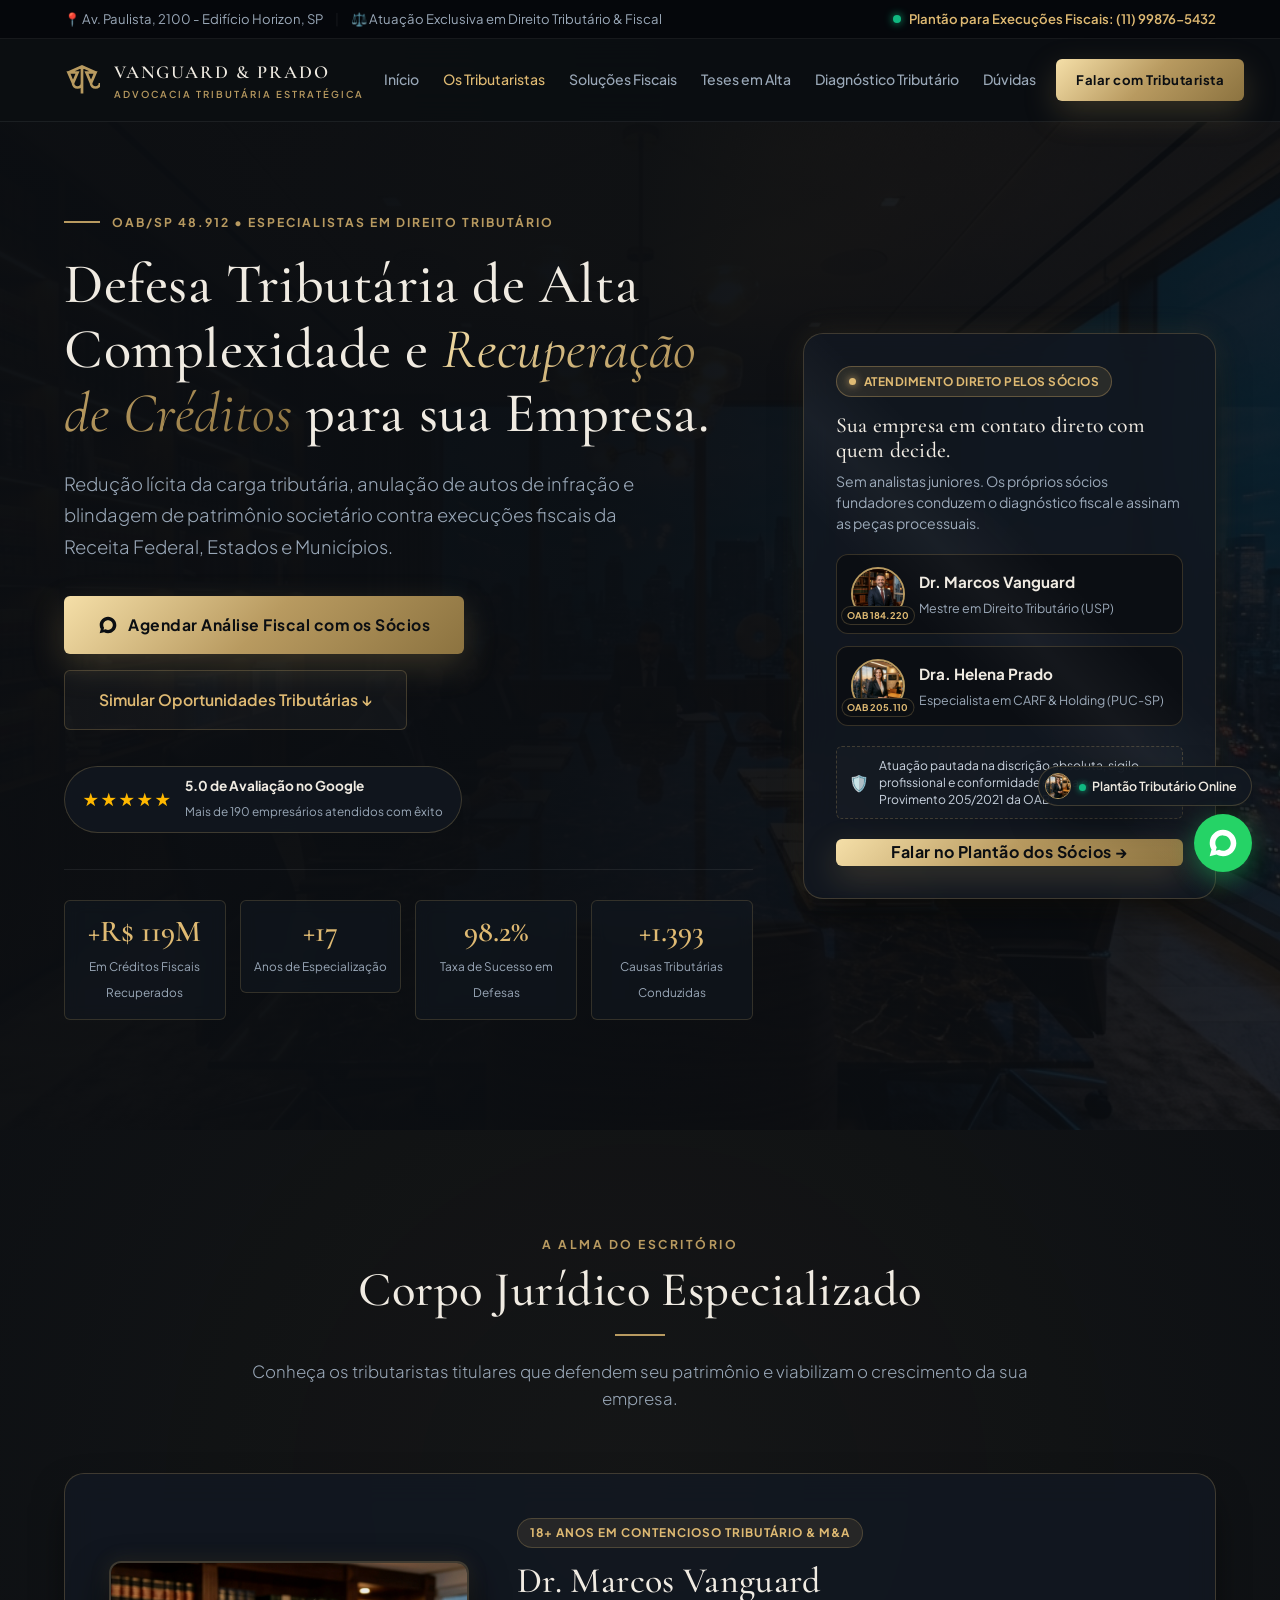
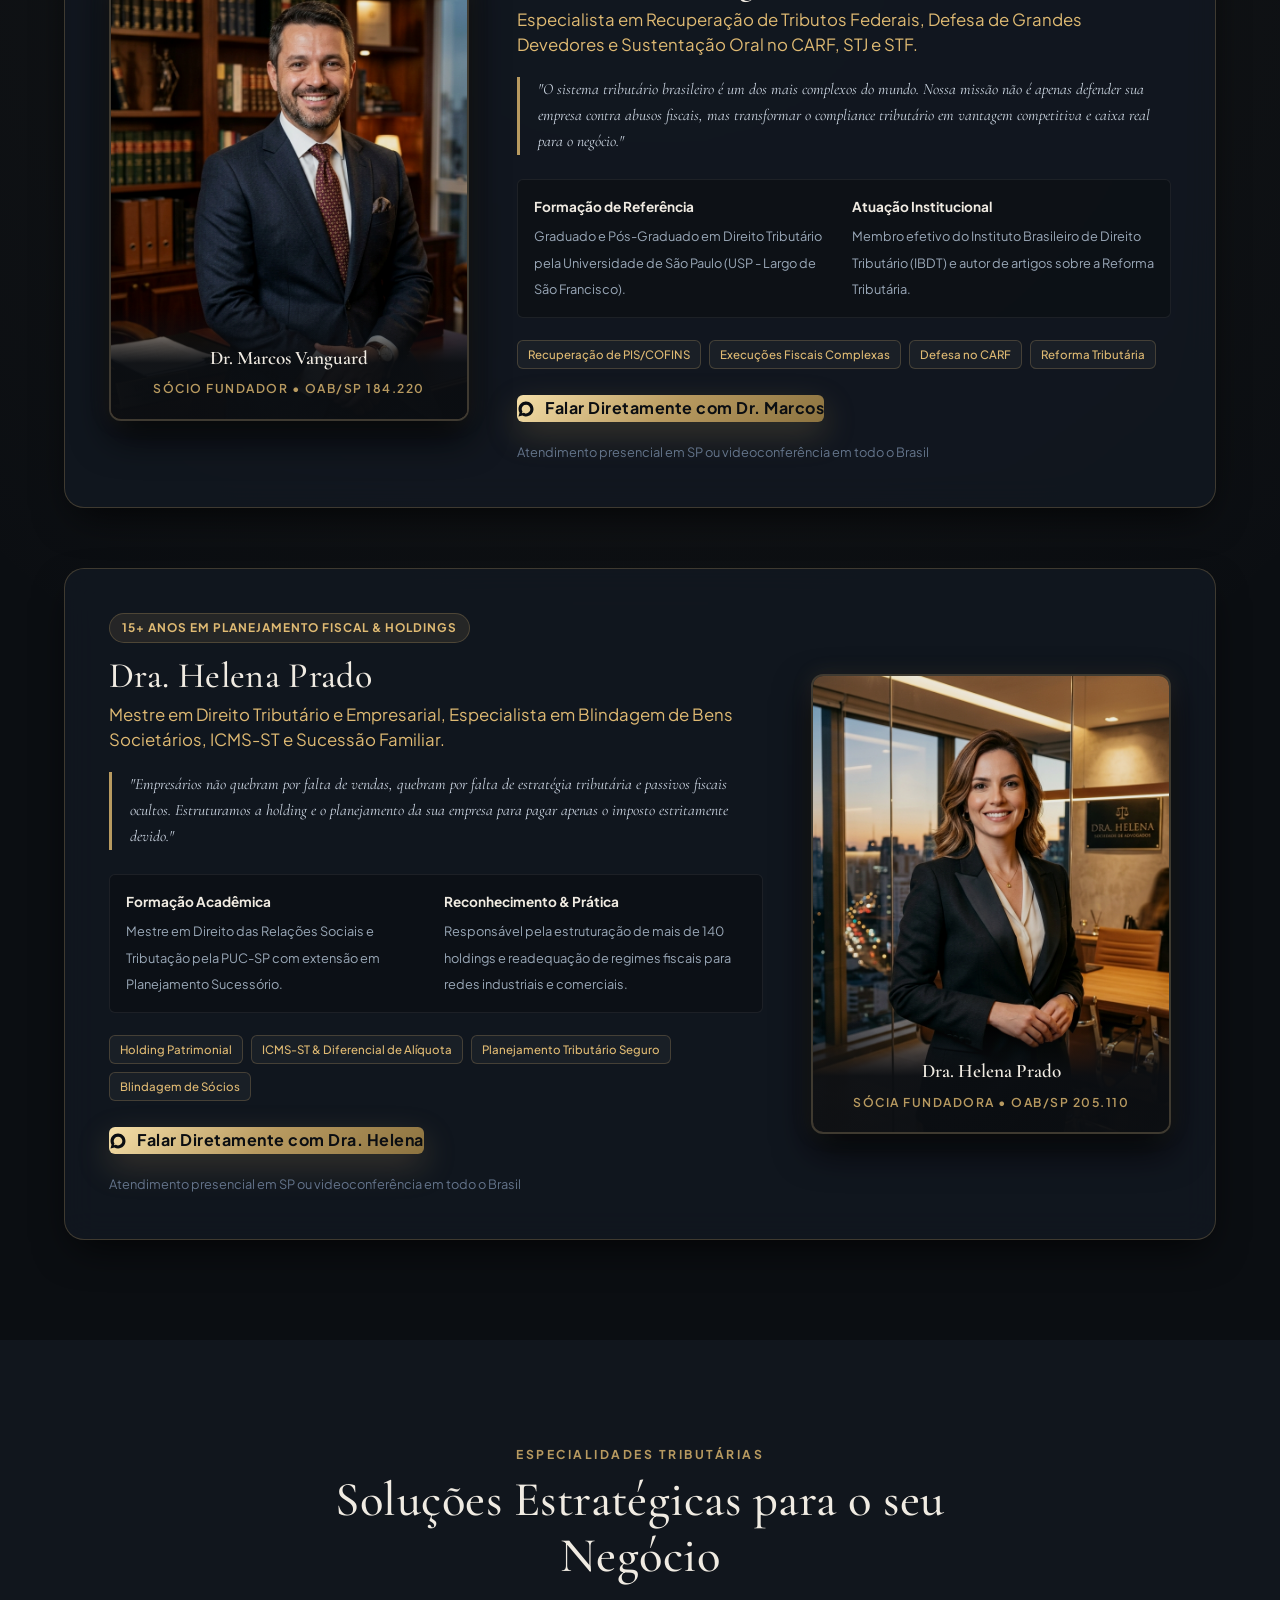
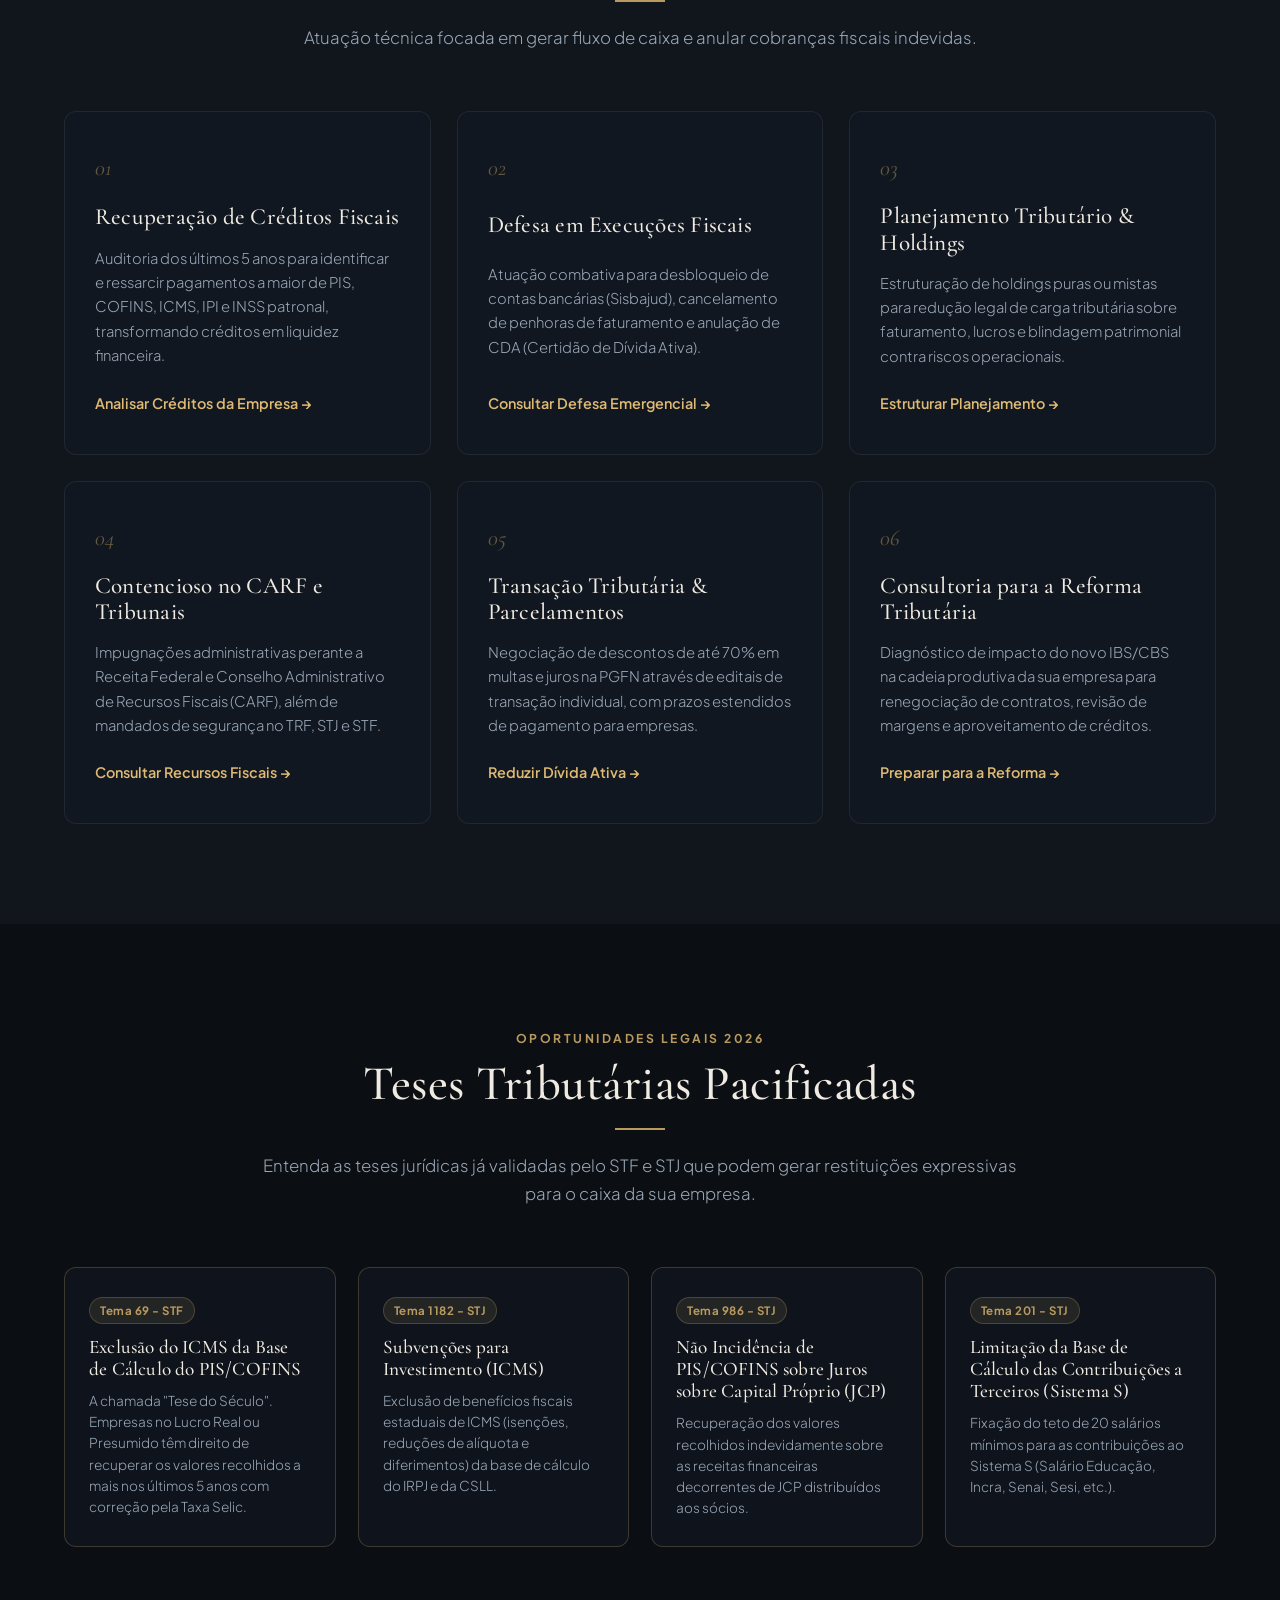
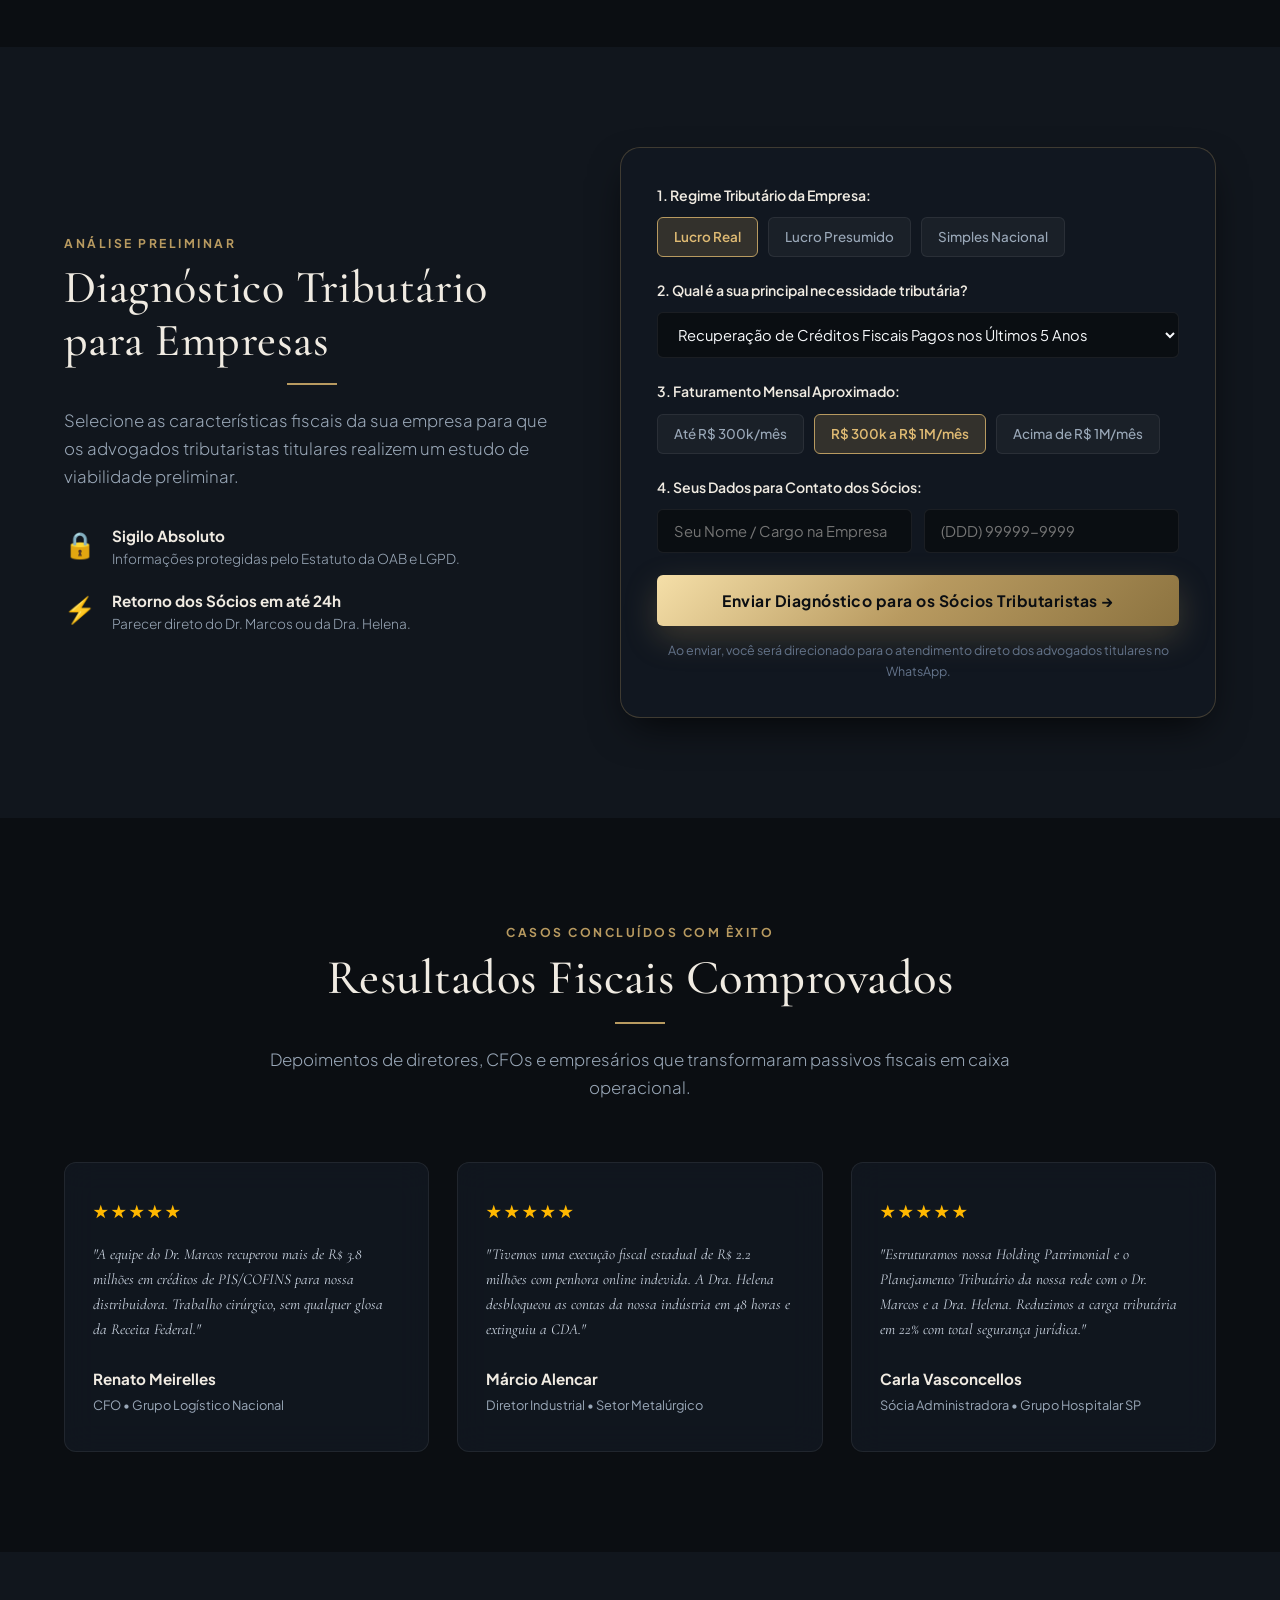
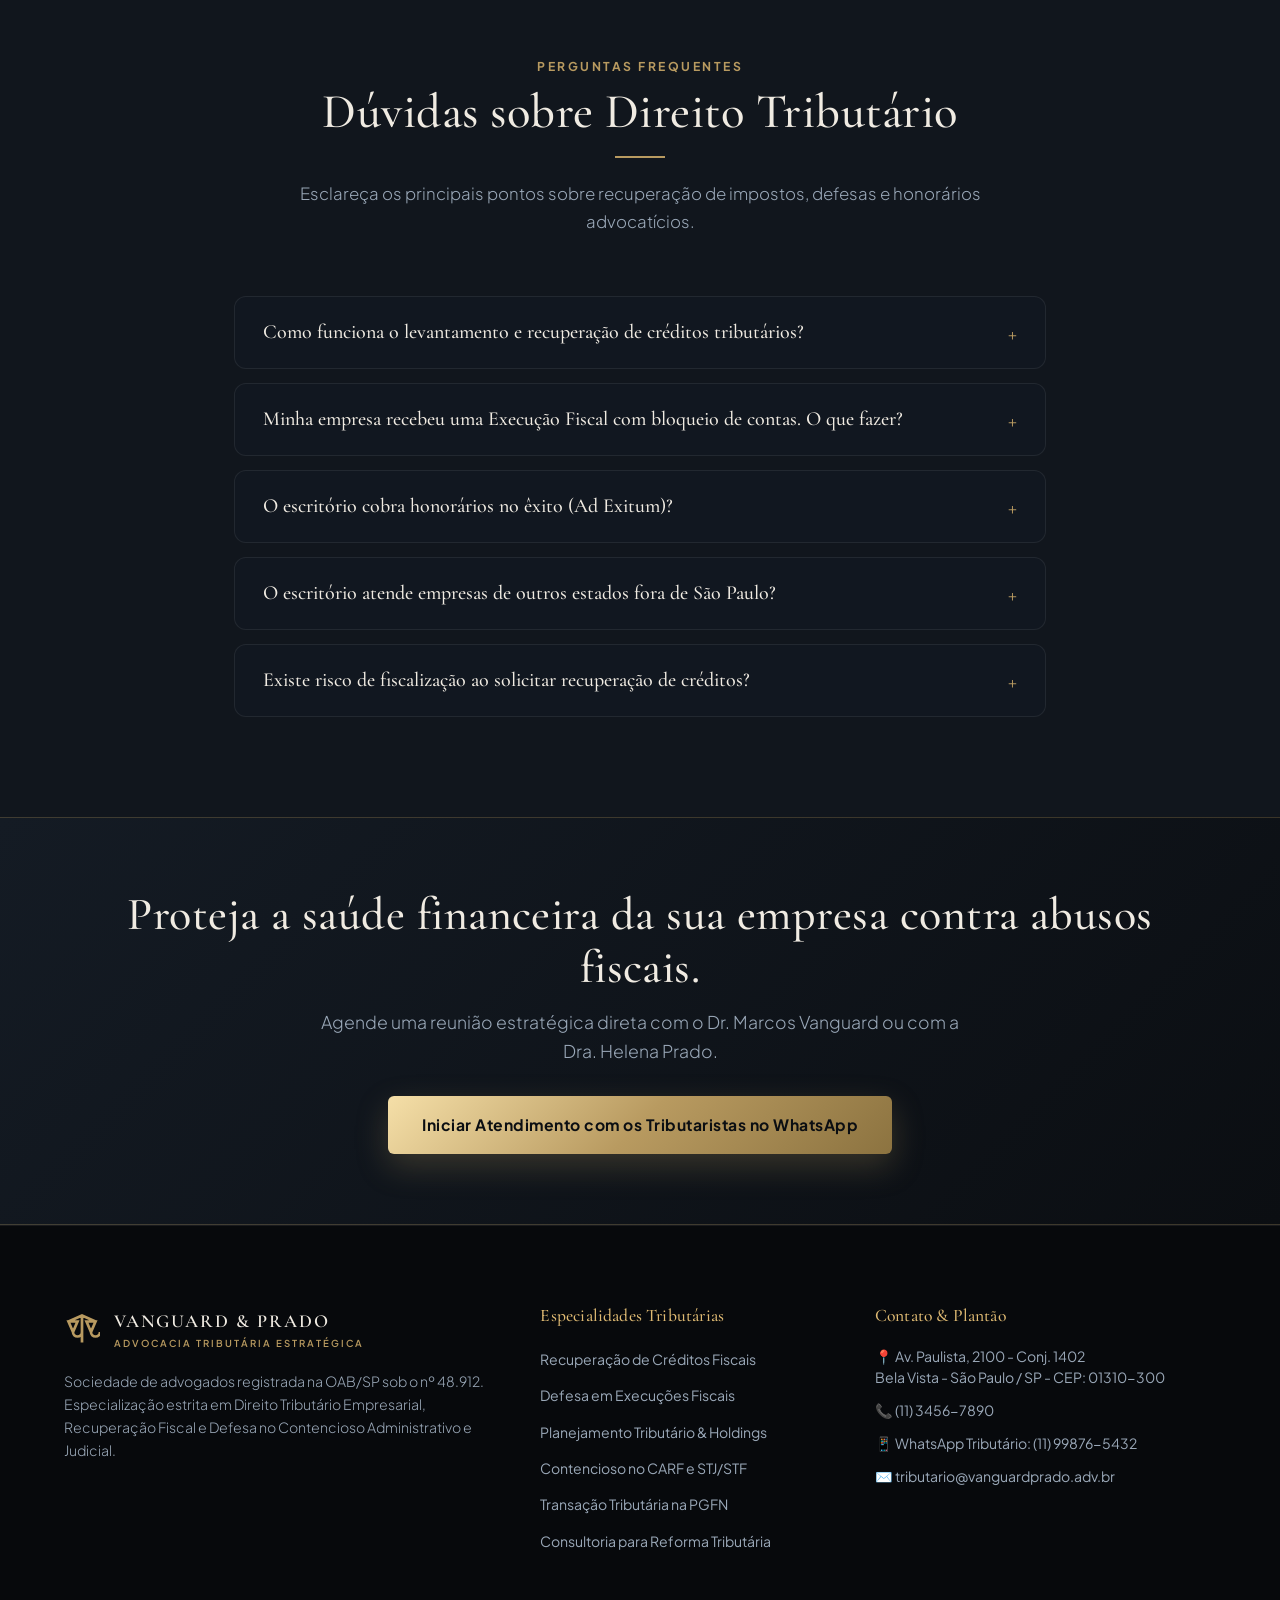
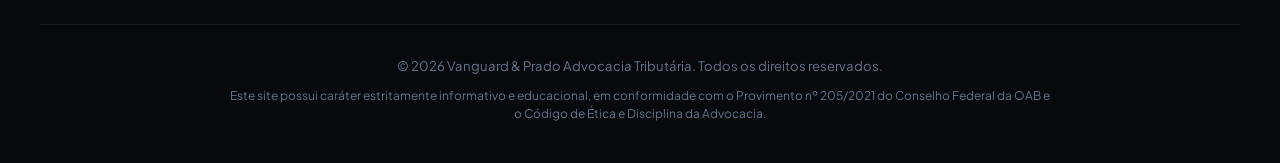
==== commit c3d4ec7a: "feat(dia-01): reformula todo o projeto para Advocacia Tributaria de alto luxo inspirada nas 4 refere" ====
--- a/projeto-100-dias/dia-01/index.html
+++ b/projeto-100-dias/dia-01/index.html
@@ -3,30 +3,30 @@
 <head>
   <meta charset="UTF-8">
   <meta name="viewport" content="width=device-width, initial-scale=1.0">
-  <title>Vanguard & Prado Advogados Associados | Excelência Jurídica & Consultoria</title>
-  <meta name="description" content="Escritório de advocacia especializado em Direito Empresarial, Tributário, Trabalhista e Proteção Patrimonial. Atendimento estratégico com os sócios fundadores.">
-  <meta name="keywords" content="advocacia empresarial, advogado tributario, advogado trabalhista, planejamento patrimonial, compliance, assessoria juridica">
-  <meta property="og:title" content="Vanguard & Prado Advogados Associados | Defesa Jurídica Estratégica">
-  <meta property="og:description" content="Proteja seu patrimônio e sua empresa com assessoria direta dos advogados fundadores Dr. Marcos Vanguard e Dra. Helena Prado.">
+  <title>Vanguard &amp; Prado | Advocacia Tributária Estratégica &amp; Recuperação Fiscal</title>
+  <meta name="description" content="Escritório de advocacia tributária especializado em recuperação de créditos fiscais, defesa em execuções fiscais e planejamento tributário para médias e grandes empresas.">
+  <meta name="keywords" content="advogado tributario, advocacia tributaria sp, recuperacao de creditos tributarios, defesa execucao fiscal, planejamento tributario, carf, reforma tributaria">
+  <meta property="og:title" content="Vanguard &amp; Prado | Advocacia Tributária Estratégica">
+  <meta property="og:description" content="Defesa técnica contra autuações fiscais, recuperação de tributos e blindagem patrimonial societária com atendimento direto dos sócios titulares.">
   <meta property="og:type" content="website">
 
-  <!-- Fontes Google de Alto Padrão -->
+  <!-- Tipografia de Alto Luxo Inspirada nos Maiores Escritórios do Brasil -->
   <link rel="preconnect" href="https://fonts.googleapis.com">
   <link rel="preconnect" href="https://fonts.gstatic.com" crossorigin>
-  <link href="https://fonts.googleapis.com/css2?family=Cinzel:wght@500;600;700;800&family=Plus+Jakarta+Sans:wght@300;400;500;600;700;800&display=swap" rel="stylesheet">
+  <link href="https://fonts.googleapis.com/css2?family=Cormorant+Garamond:ital,wght@0,300;0,400;0,500;0,600;0,700;1,400;1,600&family=Plus+Jakarta+Sans:wght@300;400;500;600;700&display=swap" rel="stylesheet">
   
   <link rel="stylesheet" href="styles.css">
 
-  <!-- Schema.org JSON-LD para SEO Local & Autoridade Jurídica -->
+  <!-- Schema.org JSON-LD para SEO Local de Advocacia Tributária -->
   <script type="application/ld+json">
   {
     "@context": "https://schema.org",
     "@type": "LegalService",
-    "name": "Vanguard & Prado Advogados Associados",
-    "description": "Assessoria jurídica e advocacia estratégica empresarial, tributária, cível e trabalhista conduzida diretamente pelos sócios titulares.",
+    "name": "Vanguard & Prado Advocacia Tributária",
+    "description": "Banca jurídica especializada em Direito Tributário Corporativo, Recuperação de Créditos e Contencioso Fiscal.",
     "url": "https://studiosanjose.github.io/agencia-100-sites/projeto-100-dias/dia-01/",
     "telephone": "+5511998765432",
-    "priceRange": "$$$",
+    "priceRange": "$$$$",
     "image": "assets/hero-bg.jpg",
     "address": {
       "@type": "PostalAddress",
@@ -46,30 +46,32 @@
     ],
     "aggregateRating": {
       "@type": "AggregateRating",
-      "ratingValue": "4.9",
-      "reviewCount": "184"
+      "ratingValue": "5.0",
+      "reviewCount": "192"
     }
   }
   </script>
 </head>
 <body>
 
-  <!-- Barra Superior de Contato -->
+  <!-- Barra Superior de Plantão Tributário -->
   <div class="top-bar">
     <div class="container top-bar-inner">
       <div class="top-bar-info">
-        <span>📍 Av. Paulista, 2100 - Bela Vista, SP</span>
+        <span>📍 Av. Paulista, 2100 - Edifício Horizon, SP</span>
         <span class="divider">|</span>
-        <span>⏱ Atendimento Direto pelos Sócios Titulares</span>
+        <span>⚖️ Atuação Exclusiva em Direito Tributário &amp; Fiscal</span>
       </div>
       <div class="top-bar-emergency">
         <span class="live-indicator"></span>
-        <a href="https://wa.me/5511998765432?text=Ol%C3%A1%2C+preciso+de+atendimento+jur%C3%ADdico+urgente." target="_blank" rel="noopener">Plantão no WhatsApp: (11) 99876-5432</a>
+        <a href="https://wa.me/5511998765432?text=Ol%C3%A1%2C+preciso+de+atendimento+urgente+para+uma+Intima%C3%A7%C3%A3o%2FExecu%C3%A7%C3%A3o+Fiscal." target="_blank" rel="noopener">
+          Plantão para Execuções Fiscais: (11) 99876-5432
+        </a>
       </div>
     </div>
   </div>
 
-  <!-- Cabeçalho / Navbar Principal -->
+  <!-- Cabeçalho Principal / Navbar -->
   <header class="site-header" id="header">
     <div class="container nav-wrapper">
       <a href="#hero" class="brand-logo">
@@ -78,23 +80,23 @@
         </svg>
         <div class="brand-text">
           <span class="brand-name">VANGUARD &amp; PRADO</span>
-          <span class="brand-sub">ADVOGADOS ASSOCIADOS</span>
+          <span class="brand-sub">ADVOCACIA TRIBUTÁRIA ESTRATÉGICA</span>
         </div>
       </a>
 
-      <!-- Menu Desktop -->
+      <!-- Menu de Navegação -->
       <nav class="nav-menu" id="navMenu">
         <a href="#hero" class="nav-link">Início</a>
-        <a href="#socios" class="nav-link highlight">Os Advogados</a>
-        <a href="#areas" class="nav-link">Áreas de Atuação</a>
-        <a href="#diagnostico" class="nav-link">Diagnóstico Online</a>
-        <a href="#depoimentos" class="nav-link">Depoimentos</a>
+        <a href="#socios" class="nav-link highlight">Os Tributaristas</a>
+        <a href="#solucoes" class="nav-link">Soluções Fiscais</a>
+        <a href="#teses" class="nav-link">Teses em Alta</a>
+        <a href="#simulador" class="nav-link">Diagnóstico Tributário</a>
         <a href="#faq" class="nav-link">Dúvidas</a>
       </nav>
 
       <div class="nav-actions">
-        <a href="https://wa.me/5511998765432?text=Ol%C3%A1%2C+gostaria+de+agendar+uma+consulta+com+um+advogado+especialista." target="_blank" rel="noopener" class="btn btn-gold btn-sm btn-header">
-          Falar com Advogado
+        <a href="https://wa.me/5511998765432?text=Ol%C3%A1%2C+gostaria+de+uma+consulta+com+os+advogados+tributaristas." target="_blank" rel="noopener" class="btn btn-gold btn-header">
+          Falar com Tributarista
         </a>
         <button class="mobile-toggle" id="mobileToggle" aria-label="Abrir Menu" aria-expanded="false">
           <span></span>
@@ -105,104 +107,118 @@
     </div>
   </header>
 
-  <!-- Hero Section -->
+  <!-- Hero Section Editorial -->
   <section class="hero-section" id="hero">
     <div class="hero-bg-overlay"></div>
     <div class="container hero-grid">
       <div class="hero-content">
-        <div class="hero-badge">
-          <span class="badge-dot"></span>
-          <span>OAB/SP 48.912 • Atuação Direta dos Sócios Fundadores</span>
-        </div>
+        
+        <div class="hero-eyebrow">
+          <span class="hero-eyebrow-line"></span>
+          <span>OAB/SP 48.912 • ESPECIALISTAS EM DIREITO TRIBUTÁRIO</span>
+        </div>
+
         <h1 class="hero-title">
-          Defesa Jurídica Estratégica para <span class="gradient-text">Proteger seu Patrimônio</span> e a sua Empresa.
+          Defesa Tributária de Alta Complexidade e <em class="gradient-text">Recuperação de Créditos</em> para sua Empresa.
         </h1>
+
         <p class="hero-subtitle">
-          Assessoria jurídica de alta precisão conduzida pessoalmente pelo <strong>Dr. Marcos Vanguard</strong> e pela <strong>Dra. Helena Prado</strong>. Mais de 15 anos blindando negócios, solucionando disputas e preservando o legado de famílias e empresários.
+          Redução lícita da carga tributária, anulação de autos de infração e blindagem de patrimônio societário contra execuções fiscais da Receita Federal, Estados e Municípios.
         </p>
 
         <div class="hero-cta-group">
-          <a href="https://wa.me/5511998765432?text=Ol%C3%A1%2C+gostaria+de+uma+an%C3%A1lise+estrat%C3%A9gica+para+o+meu+caso." target="_blank" rel="noopener" class="btn btn-gold btn-lg">
+          <a href="https://wa.me/5511998765432?text=Ol%C3%A1%2C+gostaria+de+uma+an%C3%A1lise+tribut%C3%A1ria+para+minha+empresa." target="_blank" rel="noopener" class="btn btn-gold btn-lg">
             <svg viewBox="0 0 24 24" width="20" height="20" fill="currentColor"><path d="M12.031 6.172c-3.181 0-5.767 2.586-5.768 5.766-.001 1.298.38 2.27 1.019 3.287l-.711 2.598 2.664-.699c.971.53 1.771.78 2.796.78 3.182 0 5.768-2.587 5.768-5.766 0-3.18-2.586-5.766-5.768-5.766zm9.969 5.766c0 5.485-4.467 9.952-9.969 9.952-1.741 0-3.37-.451-4.793-1.241l-5.238 1.374 1.398-5.109c-.896-1.488-1.367-3.21-1.367-4.976 0-5.485 4.468-9.953 9.969-9.953 5.502 0 9.969 4.468 9.969 9.953z"/></svg>
-            Consultar com os Titulares no WhatsApp
+            Agendar Análise Fiscal com os Sócios
           </a>
-          <a href="#socios" class="btn btn-outline btn-lg">
-            Conhecer os Advogados ↓
+          <a href="#simulador" class="btn btn-ghost btn-lg">
+            Simular Oportunidades Tributárias ↓
           </a>
         </div>
 
-        <!-- Selos de Credibilidade & Números com Animação Clássica -->
+        <!-- Google Reviews Badge Flutuante (Inspirado no VLV) -->
+        <div class="google-rating-badge">
+          <div class="google-rating-stars">★★★★★</div>
+          <div class="google-rating-text">
+            <strong>5.0 de Avaliação no Google</strong>
+            <span>Mais de 190 empresários atendidos com êxito</span>
+          </div>
+        </div>
+
+        <!-- Métricas Tributárias de Autoridade -->
         <div class="trust-grid" id="statsGrid">
           <div class="trust-item">
             <div class="trust-card-inner">
-              <span class="trust-number" data-target="15" data-prefix="+">0</span>
-              <span class="trust-label">Anos de Experiência</span>
+              <span class="trust-number" data-target="120" data-prefix="+R$ " data-suffix="M">+R$ 0M</span>
+              <span class="trust-label">Em Créditos Fiscais Recuperados</span>
+            </div>
+          </div>
+          <div class="trust-item">
+            <div class="trust-card-inner">
+              <span class="trust-number" data-target="18" data-prefix="+">0</span>
+              <span class="trust-label">Anos de Especialização</span>
+            </div>
+          </div>
+          <div class="trust-item">
+            <div class="trust-card-inner">
+              <span class="trust-number" data-target="98.6" data-suffix="%" data-decimals="1">0%</span>
+              <span class="trust-label">Taxa de Sucesso em Defesas</span>
             </div>
           </div>
           <div class="trust-item">
             <div class="trust-card-inner">
               <span class="trust-number" data-target="1400" data-prefix="+" data-format="locale">0</span>
-              <span class="trust-label">Processos Conduzidos</span>
-            </div>
-          </div>
-          <div class="trust-item">
-            <div class="trust-card-inner">
-              <span class="trust-number" data-target="98.4" data-suffix="%" data-decimals="1">0</span>
-              <span class="trust-label">Taxa de Êxito</span>
-            </div>
-          </div>
-          <div class="trust-item">
-            <div class="trust-card-inner">
-              <span class="trust-number" data-target="100" data-suffix="%">0</span>
-              <span class="trust-label">Conformidade LGPD</span>
-            </div>
-          </div>
-        </div>
-      </div>
-
-      <!-- Card Flutuante de Destaque com Foco Forte nos Advogados Fundadores -->
+              <span class="trust-label">Causas Tributárias Conduzidas</span>
+            </div>
+          </div>
+        </div>
+
+      </div>
+
+      <!-- Hero Visual: Card de Apresentação dos Advogados Fundadores -->
       <div class="hero-visual">
-        <div class="premium-card animated-card hero-lawyers-card">
+        <div class="premium-lawyer-card">
           <div class="card-shimmer"></div>
-          <div class="card-header-badge animated-badge">
+          <div class="card-header-badge">
             <span class="pulse-ring"></span>
-            <span class="badge-text">Sócios Fundadores à Frente</span>
-          </div>
+            <span>Atendimento Direto pelos Sócios</span>
+          </div>
+
+          <h3 class="hero-card-title">Sua empresa em contato direto com quem decide.</h3>
+          <p class="hero-card-desc">Sem analistas juniores. Os próprios sócios fundadores conduzem o diagnóstico fiscal e assinam as peças processuais.</p>
 
           <div class="hero-lawyers-duo">
-            <!-- Miniatura Dr. Marcos -->
-            <a href="#dr-marcos" class="duo-lawyer-item">
-              <div class="duo-photo-wrapper">
-                <img src="assets/lawyer-marcos.jpg" alt="Dr. Marcos Vanguard" class="duo-photo">
-                <span class="duo-badge-oab">OAB 184.220</span>
-              </div>
-              <div class="duo-info">
-                <h4>Dr. Marcos Vanguard</h4>
-                <p>Tributário &amp; Societário</p>
-                <span class="duo-link">Ver Perfil →</span>
+            <!-- Dr. Marcos -->
+            <a href="#dr-marcos" class="hero-lawyer-item">
+              <div class="hero-lawyer-img-box">
+                <img src="assets/lawyer-marcos.jpg" alt="Dr. Marcos Vanguard - Tributarista" class="hero-lawyer-img">
+                <span class="hero-lawyer-tag">OAB 184.220</span>
+              </div>
+              <div class="hero-lawyer-info">
+                <strong>Dr. Marcos Vanguard</strong>
+                <span>Mestre em Direito Tributário (USP)</span>
               </div>
             </a>
 
-            <!-- Miniatura Dra. Helena -->
-            <a href="#dra-helena" class="duo-lawyer-item">
-              <div class="duo-photo-wrapper">
-                <img src="assets/lawyer-helena.jpg" alt="Dra. Helena Prado" class="duo-photo">
-                <span class="duo-badge-oab">OAB 205.110</span>
-              </div>
-              <div class="duo-info">
-                <h4>Dra. Helena Prado</h4>
-                <p>Trabalhista &amp; Patrimonial</p>
-                <span class="duo-link">Ver Perfil →</span>
+            <!-- Dra. Helena -->
+            <a href="#dra-helena" class="hero-lawyer-item">
+              <div class="hero-lawyer-img-box">
+                <img src="assets/lawyer-helena.jpg" alt="Dra. Helena Prado - Tributarista" class="hero-lawyer-img">
+                <span class="hero-lawyer-tag">OAB 205.110</span>
+              </div>
+              <div class="hero-lawyer-info">
+                <strong>Dra. Helena Prado</strong>
+                <span>Especialista em CARF &amp; Holding (PUC-SP)</span>
               </div>
             </a>
           </div>
 
-          <div class="hero-direct-assurance">
-            <span class="assurance-icon">⚖️</span>
-            <p>Seu caso será analisado diretamente pelos sócios titulares, com rigor técnico e sigilo absoluto garantido pela OAB.</p>
-          </div>
-
-          <a href="https://wa.me/5511998765432?text=Ol%C3%A1%2C+gostaria+de+um+atendimento+com+os+s%C3%B3cios+titulares." target="_blank" rel="noopener" class="btn btn-gold btn-block">
+          <div class="hero-card-guarantee">
+            <span>🛡️</span>
+            <small>Atuação pautada na discrição absoluta, sigilo profissional e conformidade estrita com o Provimento 205/2021 da OAB.</small>
+          </div>
+
+          <a href="https://wa.me/5511998765432?text=Ol%C3%A1%2C+gostaria+de+falar+no+plant%C3%A3o+tribut%C3%A1rio." target="_blank" rel="noopener" class="btn btn-gold btn-block">
             Falar no Plantão dos Sócios →
           </a>
         </div>
@@ -210,13 +226,14 @@
     </div>
   </section>
 
-  <!-- SEÇÃO PRINCIPAL: SÓCIOS & CORPO JURÍDICO EM DESTAQUE EDITORIAL -->
+  <!-- SEÇÃO PRINCIPAL: OS SÓCIOS TRIBUTARISTAS (A ALMA DO ESCRITÓRIO) -->
   <section class="section-padding section-lawyers" id="socios">
     <div class="container">
       <div class="section-header">
         <span class="section-tag">A Alma do Escritório</span>
-        <h2 class="section-title">Liderança Jurídica &amp; Experiência Comprovada</h2>
-        <p class="section-desc">Nosso compromisso é o atendimento personalizado. Você tem contato direto com os profissionais que tomam as decisões estratégicas do seu processo.</p>
+        <h2 class="section-title">Corpo Jurídico Especializado</h2>
+        <div class="gold-line"></div>
+        <p class="section-desc">Conheça os tributaristas titulares que defendem seu patrimônio e viabilizam o crescimento da sua empresa.</p>
       </div>
 
       <div class="lawyers-showcase">
@@ -225,42 +242,49 @@
         <article class="lawyer-master-card" id="dr-marcos">
           <div class="lawyer-portrait-col">
             <div class="lawyer-portrait-frame">
-              <img src="assets/lawyer-marcos.jpg" alt="Dr. Marcos Vanguard - Sócio Fundador" class="lawyer-main-photo">
+              <img src="assets/lawyer-marcos.jpg" alt="Dr. Marcos Vanguard - Especialista em Direito Tributário" class="lawyer-main-photo">
               <div class="portrait-badge">
-                <span class="badge-title">Sócio Fundador</span>
-                <span class="badge-sub">OAB/SP 184.220</span>
+                <span class="badge-title">Dr. Marcos Vanguard</span>
+                <span class="badge-sub">Sócio Fundador • OAB/SP 184.220</span>
               </div>
             </div>
           </div>
 
           <div class="lawyer-details-col">
             <div class="lawyer-header-meta">
-              <span class="lawyer-experience-tag">18+ Anos de Atuação no Direito Empresarial</span>
+              <span class="lawyer-experience-tag">18+ Anos em Contencioso Tributário &amp; M&amp;A</span>
               <h3 class="lawyer-name">Dr. Marcos Vanguard</h3>
-              <p class="lawyer-specialty-lead">Especialista em Direito Tributário de Alta Complexidade, Fusões &amp; Aquisições e Reestruturação Societária.</p>
+              <p class="lawyer-specialty-lead">Especialista em Recuperação de Tributos Federais, Defesa de Grandes Devedores e Sustentação Oral no CARF, STJ e STF.</p>
             </div>
 
             <blockquote class="lawyer-quote">
-              "A advocacia estratégica não se limita a apagar incêndios; nossa missão é blindar o empresário contra riscos fiscais e estruturar operações societárias sólidas para a expansão segura do negócio."
+              "O sistema tributário brasileiro é um dos mais complexos do mundo. Nossa missão não é apenas defender sua empresa contra abusos fiscais, mas transformar o compliance tributário em vantagem competitiva e caixa real para o negócio."
             </blockquote>
 
             <div class="lawyer-credentials-grid">
               <div class="credential-item">
-                <strong>Formação Acadêmica</strong>
-                <span>Graduação e Pós-Graduação em Direito Tributário pela USP (Largo de São Francisco).</span>
+                <strong>Formação de Referência</strong>
+                <span>Graduado e Pós-Graduado em Direito Tributário pela Universidade de São Paulo (USP - Largo de São Francisco).</span>
               </div>
               <div class="credential-item">
-                <strong>Reconhecimento &amp; Prática</strong>
-                <span>Membro do Instituto Brasileiro de Direito Tributário (IBDT) com mais de R$ 80M em passivos fiscais mitigados.</span>
-              </div>
+                <strong>Atuação Institucional</strong>
+                <span>Membro efetivo do Instituto Brasileiro de Direito Tributário (IBDT) e autor de artigos sobre a Reforma Tributária.</span>
+              </div>
+            </div>
+
+            <div class="lawyer-badges-row">
+              <span class="badge-pill">Recuperação de PIS/COFINS</span>
+              <span class="badge-pill">Execuções Fiscais Complexas</span>
+              <span class="badge-pill">Defesa no CARF</span>
+              <span class="badge-pill">Reforma Tributária</span>
             </div>
 
             <div class="lawyer-action-row">
-              <a href="https://wa.me/5511998765432?text=Ol%C3%A1+Dr.+Marcos%2C+gostaria+de+uma+consulta+sobre+Direito+Tribut%C3%A1rio%2FEmpresarial." target="_blank" rel="noopener" class="btn btn-gold">
+              <a href="https://wa.me/5511998765432?text=Ol%C3%A1+Dr.+Marcos%2C+gostaria+de+uma+consulta+sobre+Recupera%C3%A7%C3%A3o+Tribut%C3%A1ria." target="_blank" rel="noopener" class="btn btn-gold">
                 <svg viewBox="0 0 24 24" width="18" height="18" fill="currentColor"><path d="M12.031 6.172c-3.181 0-5.767 2.586-5.768 5.766-.001 1.298.38 2.27 1.019 3.287l-.711 2.598 2.664-.699c.971.53 1.771.78 2.796.78 3.182 0 5.768-2.587 5.768-5.766 0-3.18-2.586-5.766-5.768-5.766zm9.969 5.766c0 5.485-4.467 9.952-9.969 9.952-1.741 0-3.37-.451-4.793-1.241l-5.238 1.374 1.398-5.109c-.896-1.488-1.367-3.21-1.367-4.976 0-5.485 4.468-9.953 9.969-9.953 5.502 0 9.969 4.468 9.969 9.953z"/></svg>
-                Agendar Consulta com Dr. Marcos
+                Falar Diretamente com Dr. Marcos
               </a>
-              <span class="lawyer-direct-note">Atendimento presencial em SP ou videoconferência nacional</span>
+              <span class="lawyer-direct-note">Atendimento presencial em SP ou videoconferência em todo o Brasil</span>
             </div>
           </div>
         </article>
@@ -269,42 +293,49 @@
         <article class="lawyer-master-card reverse-layout" id="dra-helena">
           <div class="lawyer-portrait-col">
             <div class="lawyer-portrait-frame">
-              <img src="assets/lawyer-helena.jpg" alt="Dra. Helena Prado - Sócia Fundadora" class="lawyer-main-photo">
+              <img src="assets/lawyer-helena.jpg" alt="Dra. Helena Prado - Especialista em Planejamento Tributário e Holding" class="lawyer-main-photo">
               <div class="portrait-badge">
-                <span class="badge-title">Sócia Fundadora</span>
-                <span class="badge-sub">OAB/SP 205.110</span>
+                <span class="badge-title">Dra. Helena Prado</span>
+                <span class="badge-sub">Sócia Fundadora • OAB/SP 205.110</span>
               </div>
             </div>
           </div>
 
           <div class="lawyer-details-col">
             <div class="lawyer-header-meta">
-              <span class="lawyer-experience-tag">15+ Anos de Atuação em Compliance &amp; Família</span>
+              <span class="lawyer-experience-tag">15+ Anos em Planejamento Fiscal &amp; Holdings</span>
               <h3 class="lawyer-name">Dra. Helena Prado</h3>
-              <p class="lawyer-specialty-lead">Mestre em Direito do Trabalho, Estrategista em Blindagem Trabalhista Patronal e Estruturação de Holdings Familiares.</p>
+              <p class="lawyer-specialty-lead">Mestre em Direito Tributário e Empresarial, Especialista em Blindagem de Bens Societários, ICMS-ST e Sucessão Familiar.</p>
             </div>
 
             <blockquote class="lawyer-quote">
-              "A tranquilidade de uma família e a longevidade de uma empresa dependem do planejamento prévio. Protegemos seu patrimônio contra litígios sucessórios e passivos trabalhistas desnecessários."
+              "Empresários não quebram por falta de vendas, quebram por falta de estratégia tributária e passivos fiscais ocultos. Estruturamos a holding e o planejamento da sua empresa para pagar apenas o imposto estritamente devido."
             </blockquote>
 
             <div class="lawyer-credentials-grid">
               <div class="credential-item">
                 <strong>Formação Acadêmica</strong>
-                <span>Mestrado em Direito das Relações Sociais pela PUC-SP e Especialização em Proteção de Dados (LGPD).</span>
+                <span>Mestre em Direito das Relações Sociais e Tributação pela PUC-SP com extensão em Planejamento Sucessório.</span>
               </div>
               <div class="credential-item">
                 <strong>Reconhecimento &amp; Prática</strong>
-                <span>Consultora em Governança Corporativa e Planejamento Sucessório para mais de 120 grupos familiares.</span>
-              </div>
+                <span>Responsável pela estruturação de mais de 140 holdings e readequação de regimes fiscais para redes industriais e comerciais.</span>
+              </div>
+            </div>
+
+            <div class="lawyer-badges-row">
+              <span class="badge-pill">Holding Patrimonial</span>
+              <span class="badge-pill">ICMS-ST &amp; Diferencial de Alíquota</span>
+              <span class="badge-pill">Planejamento Tributário Seguro</span>
+              <span class="badge-pill">Blindagem de Sócios</span>
             </div>
 
             <div class="lawyer-action-row">
-              <a href="https://wa.me/5511998765432?text=Ol%C3%A1+Dra.+Helena%2C+gostaria+de+uma+consulta+sobre+Holding+Familiar%2FTrabalhista." target="_blank" rel="noopener" class="btn btn-gold">
+              <a href="https://wa.me/5511998765432?text=Ol%C3%A1+Dra.+Helena%2C+gostaria+de+uma+consulta+sobre+Holding+e+Planejamento+Tribut%C3%A1rio." target="_blank" rel="noopener" class="btn btn-gold">
                 <svg viewBox="0 0 24 24" width="18" height="18" fill="currentColor"><path d="M12.031 6.172c-3.181 0-5.767 2.586-5.768 5.766-.001 1.298.38 2.27 1.019 3.287l-.711 2.598 2.664-.699c.971.53 1.771.78 2.796.78 3.182 0 5.768-2.587 5.768-5.766 0-3.18-2.586-5.766-5.768-5.766zm9.969 5.766c0 5.485-4.467 9.952-9.969 9.952-1.741 0-3.37-.451-4.793-1.241l-5.238 1.374 1.398-5.109c-.896-1.488-1.367-3.21-1.367-4.976 0-5.485 4.468-9.953 9.969-9.953 5.502 0 9.969 4.468 9.969 9.953z"/></svg>
-                Agendar Consulta com Dra. Helena
+                Falar Diretamente com Dra. Helena
               </a>
-              <span class="lawyer-direct-note">Atendimento presencial em SP ou videoconferência nacional</span>
+              <span class="lawyer-direct-note">Atendimento presencial em SP ou videoconferência em todo o Brasil</span>
             </div>
           </div>
         </article>
@@ -313,277 +344,320 @@
     </div>
   </section>
 
-  <!-- Seção Áreas de Atuação -->
-  <section class="section-padding bg-alt" id="areas">
+  <!-- SEÇÃO DE SOLUÇÕES TRIBUTÁRIAS -->
+  <section class="section-padding bg-alt" id="solucoes">
     <div class="container">
       <div class="section-header">
-        <span class="section-tag">Especialidades</span>
-        <h2 class="section-title">Soluções Jurídicas Sob Medida</h2>
-        <p class="section-desc">Atuação focada na prevenção de riscos, redução de custos e defesa intransigente dos seus direitos.</p>
-      </div>
-
-      <div class="cards-grid">
-        <!-- Card 1: Empresarial & Contratos -->
-        <div class="area-card">
-          <div class="area-icon">⚖️</div>
-          <h3>Direito Empresarial &amp; Societário</h3>
-          <p>Elaboração e revisão de contratos comerciais, blindagem patrimonial de sócios, fusões, aquisições e resolução de conflitos societários.</p>
-          <a href="https://wa.me/5511998765432?text=Gostaria+de+atendimento+em+Direito+Empresarial." target="_blank" rel="noopener" class="card-link">Consultar Especialista →</a>
-        </div>
-
-        <!-- Card 2: Tributário & Fiscal -->
-        <div class="area-card">
-          <div class="area-icon">📊</div>
-          <h3>Planejamento Tributário &amp; Fiscal</h3>
-          <p>Recuperação de créditos fiscais indevidos, redução lícita de carga tributária e defesa técnica contra execuções e autuações fiscais.</p>
-          <a href="https://wa.me/5511998765432?text=Gostaria+de+atendimento+em+Planejamento+Tribut%C3%A1rio." target="_blank" rel="noopener" class="card-link">Consultar Especialista →</a>
-        </div>
-
-        <!-- Card 3: Trabalhista Empresarial -->
-        <div class="area-card">
-          <div class="area-icon">💼</div>
-          <h3>Direito Trabalhista Patronal</h3>
-          <p>Auditoria preventiva de rotinas trabalhistas, mitigação de passivos ocultos, negociações sindicais e defesa em reclamações na Justiça do Trabalho.</p>
-          <a href="https://wa.me/5511998765432?text=Gostaria+de+atendimento+em+Direito+Trabalhista." target="_blank" rel="noopener" class="card-link">Consultar Especialista →</a>
-        </div>
-
-        <!-- Card 4: Proteção Patrimonial & Sucessão -->
-        <div class="area-card">
-          <div class="area-icon">🏛️</div>
-          <h3>Holding Familiar &amp; Sucessão</h3>
-          <p>Estruturação de holdings para proteção do patrimônio familiar, planejamento sucessório sem atritos e inventários judiciais/extrajudiciais.</p>
-          <a href="https://wa.me/5511998765432?text=Gostaria+de+atendimento+em+Holding+Familiar+e+Sucess%C3%A3o." target="_blank" rel="noopener" class="card-link">Consultar Especialista →</a>
-        </div>
-
-        <!-- Card 5: Direito Digital & LGPD -->
-        <div class="area-card">
-          <div class="area-icon">🔒</div>
-          <h3>Direito Digital &amp; LGPD</h3>
-          <p>Adequação à Lei Geral de Proteção de Dados, elaboração de termos de uso, contratos de SaaS/Software e proteção contra fraudes eletrônicas.</p>
-          <a href="https://wa.me/5511998765432?text=Gostaria+de+atendimento+em+Direito+Digital+e+LGPD." target="_blank" rel="noopener" class="card-link">Consultar Especialista →</a>
-        </div>
-
-        <!-- Card 6: Cível & Imobiliário -->
-        <div class="area-card">
-          <div class="area-icon">🏢</div>
-          <h3>Direito Cível &amp; Imobiliário</h3>
-          <p>Segurança jurídica na compra e venda de imóveis de alto padrão, regularização imobiliária, despejos e ações de responsabilidade civil.</p>
-          <a href="https://wa.me/5511998765432?text=Gostaria+de+atendimento+em+Direito+Imobili%C3%A1rio." target="_blank" rel="noopener" class="card-link">Consultar Especialista →</a>
-        </div>
+        <span class="section-tag">Especialidades Tributárias</span>
+        <h2 class="section-title">Soluções Estratégicas para o seu Negócio</h2>
+        <div class="gold-line"></div>
+        <p class="section-desc">Atuação técnica focada em gerar fluxo de caixa e anular cobranças fiscais indevidas.</p>
+      </div>
+
+      <div class="solutions-grid">
+        
+        <div class="solution-card">
+          <div class="solution-num">01</div>
+          <h3>Recuperação de Créditos Fiscais</h3>
+          <p>Auditoria dos últimos 5 anos para identificar e ressarcir pagamentos a maior de PIS, COFINS, ICMS, IPI e INSS patronal, transformando créditos em liquidez financeira.</p>
+          <a href="https://wa.me/5511998765432?text=Gostaria+de+informacoes+sobre+Recuperacao+de+Creditos." target="_blank" rel="noopener" class="card-link">Analisar Créditos da Empresa →</a>
+        </div>
+
+        <div class="solution-card">
+          <div class="solution-num">02</div>
+          <h3>Defesa em Execuções Fiscais</h3>
+          <p>Atuação combativa para desbloqueio de contas bancárias (Sisbajud), cancelamento de penhoras de faturamento e anulação de CDA (Certidão de Dívida Ativa).</p>
+          <a href="https://wa.me/5511998765432?text=Preciso+de+defesa+urgente+em+Execucao+Fiscal." target="_blank" rel="noopener" class="card-link">Consultar Defesa Emergencial →</a>
+        </div>
+
+        <div class="solution-card">
+          <div class="solution-num">03</div>
+          <h3>Planejamento Tributário &amp; Holdings</h3>
+          <p>Estruturação de holdings puras ou mistas para redução legal de carga tributária sobre faturamento, lucros e blindagem patrimonial contra riscos operacionais.</p>
+          <a href="https://wa.me/5511998765432?text=Gostaria+de+um+Planejamento+Tributario+ou+Holding." target="_blank" rel="noopener" class="card-link">Estruturar Planejamento →</a>
+        </div>
+
+        <div class="solution-card">
+          <div class="solution-num">04</div>
+          <h3>Contencioso no CARF e Tribunais</h3>
+          <p>Impugnações administrativas perante a Receita Federal e Conselho Administrativo de Recursos Fiscais (CARF), além de mandados de segurança no TRF, STJ e STF.</p>
+          <a href="https://wa.me/5511998765432?text=Preciso+de+recurso+no+CARF+ou+Tribunais+Superiores." target="_blank" rel="noopener" class="card-link">Consultar Recursos Fiscais →</a>
+        </div>
+
+        <div class="solution-card">
+          <div class="solution-num">05</div>
+          <h3>Transação Tributária &amp; Parcelamentos</h3>
+          <p>Negociação de descontos de até 70% em multas e juros na PGFN através de editais de transação individual, com prazos estendidos de pagamento para empresas.</p>
+          <a href="https://wa.me/5511998765432?text=Quero+negociar+dividas+na+PGFN+com+desconto." target="_blank" rel="noopener" class="card-link">Reduzir Dívida Ativa →</a>
+        </div>
+
+        <div class="solution-card">
+          <div class="solution-num">06</div>
+          <h3>Consultoria para a Reforma Tributária</h3>
+          <p>Diagnóstico de impacto do novo IBS/CBS na cadeia produtiva da sua empresa para renegociação de contratos, revisão de margens e aproveitamento de créditos.</p>
+          <a href="https://wa.me/5511998765432?text=Gostaria+de+consultoria+sobre+a+Reforma+Tributaria." target="_blank" rel="noopener" class="card-link">Preparar para a Reforma →</a>
+        </div>
+
       </div>
     </div>
   </section>
 
-  <!-- Ferramenta Interativa: Diagnóstico Jurídico Online -->
-  <section class="section-padding" id="diagnostico">
+  <!-- SEÇÃO DE TESES TRIBUTÁRIAS EM ALTA -->
+  <section class="section-padding" id="teses">
+    <div class="container">
+      <div class="section-header">
+        <span class="section-tag">Oportunidades Legais 2026</span>
+        <h2 class="section-title">Teses Tributárias Pacificadas</h2>
+        <div class="gold-line"></div>
+        <p class="section-desc">Entenda as teses jurídicas já validadas pelo STF e STJ que podem gerar restituições expressivas para o caixa da sua empresa.</p>
+      </div>
+
+      <div class="theses-grid">
+        <div class="thesis-card">
+          <span class="thesis-tag">Tema 69 - STF</span>
+          <h4>Exclusão do ICMS da Base de Cálculo do PIS/COFINS</h4>
+          <p>A chamada "Tese do Século". Empresas no Lucro Real ou Presumido têm direito de recuperar os valores recolhidos a mais nos últimos 5 anos com correção pela Taxa Selic.</p>
+        </div>
+
+        <div class="thesis-card">
+          <span class="thesis-tag">Tema 1182 - STJ</span>
+          <h4>Subvenções para Investimento (ICMS)</h4>
+          <p>Exclusão de benefícios fiscais estaduais de ICMS (isenções, reduções de alíquota e diferimentos) da base de cálculo do IRPJ e da CSLL.</p>
+        </div>
+
+        <div class="thesis-card">
+          <span class="thesis-tag">Tema 986 - STJ</span>
+          <h4>Não Incidência de PIS/COFINS sobre Juros sobre Capital Próprio (JCP)</h4>
+          <p>Recuperação dos valores recolhidos indevidamente sobre as receitas financeiras decorrentes de JCP distribuídos aos sócios.</p>
+        </div>
+
+        <div class="thesis-card">
+          <span class="thesis-tag">Tema 201 - STJ</span>
+          <h4>Limitação da Base de Cálculo das Contribuições a Terceiros (Sistema S)</h4>
+          <p>Fixação do teto de 20 salários mínimos para as contribuições ao Sistema S (Salário Educação, Incra, Senai, Sesi, etc.).</p>
+        </div>
+      </div>
+    </div>
+  </section>
+
+  <!-- FERRAMENTA INTERATIVA: SIMULADOR DE DIAGNÓSTICO TRIBUTÁRIO -->
+  <section class="section-padding bg-alt" id="simulador">
     <div class="container">
       <div class="diagnosis-wrapper">
         <div class="diagnosis-intro">
-          <span class="section-tag">Ferramenta Rápida</span>
-          <h2>Diagnóstico Jurídico Preliminar</h2>
-          <p>Selecione as opções do seu cenário abaixo para gerar um resumo personalizado pronto para análise direta dos advogados fundadores.</p>
+          <span class="section-tag">Análise Preliminar</span>
+          <h2>Diagnóstico Tributário para Empresas</h2>
+          <div class="gold-line"></div>
+          <p>Selecione as características fiscais da sua empresa para que os advogados tributaristas titulares realizem um estudo de viabilidade preliminar.</p>
           
           <div class="benefit-box">
             <div class="benefit-item">
               <span class="benefit-icon">🔒</span>
               <div>
-                <strong>Sigilo Garantido</strong>
-                <p>Nenhuma informação é exposta publicamente.</p>
+                <strong>Sigilo Absoluto</strong>
+                <p>Informações protegidas pelo Estatuto da OAB e LGPD.</p>
               </div>
             </div>
             <div class="benefit-item">
               <span class="benefit-icon">⚡</span>
               <div>
-                <strong>Direcionamento Imediato</strong>
-                <p>Receba contato do sócio especialista na sua área.</p>
+                <strong>Retorno dos Sócios em até 24h</strong>
+                <p>Parecer direto do Dr. Marcos ou da Dra. Helena.</p>
               </div>
             </div>
           </div>
         </div>
 
         <div class="diagnosis-form-card">
-          <form id="diagnosisForm">
-            <!-- Passo 1: Perfil -->
+          <form id="taxDiagnosisForm">
+            
+            <!-- Regime Tributário -->
             <div class="form-group">
-              <label class="form-label">1. Quem está solicitando a assistência?</label>
+              <label class="form-label">1. Regime Tributário da Empresa:</label>
               <div class="radio-pill-group">
                 <label class="radio-pill">
-                  <input type="radio" name="perfil" value="Pessoa Jurídica (Empresa)" checked>
-                  <span>Empresa / Empresário</span>
+                  <input type="radio" name="regime" value="Lucro Real" checked>
+                  <span>Lucro Real</span>
                 </label>
                 <label class="radio-pill">
-                  <input type="radio" name="perfil" value="Pessoa Física">
-                  <span>Pessoa Física</span>
+                  <input type="radio" name="regime" value="Lucro Presumido">
+                  <span>Lucro Presumido</span>
                 </label>
-              </div>
-            </div>
-
-            <!-- Passo 2: Área de Interesse -->
+                <label class="radio-pill">
+                  <input type="radio" name="regime" value="Simples Nacional">
+                  <span>Simples Nacional</span>
+                </label>
+              </div>
+            </div>
+
+            <!-- Demanda Tributária Principal -->
             <div class="form-group">
-              <label class="form-label">2. Qual a área principal do seu caso?</label>
-              <select class="form-select" id="areaSelect" name="area">
-                <option value="Direito Trabalhista Empresarial (Dra. Helena)">Direito Trabalhista Patronal (Dra. Helena)</option>
-                <option value="Planejamento Tributário & Dívidas Fiscais (Dr. Marcos)">Direito Tributário & Dívidas (Dr. Marcos)</option>
-                <option value="Direito Empresarial & Contratos (Dr. Marcos)">Direito Empresarial & Contratos (Dr. Marcos)</option>
-                <option value="Holding Familiar & Proteção Patrimonial (Dra. Helena)">Holding Familiar & Patrimônio (Dra. Helena)</option>
-                <option value="Direito Imobiliário & Contratos">Direito Imobiliário & Regularização</option>
-                <option value="Direito Digital & LGPD (Dra. Helena)">Direito Digital & LGPD (Dra. Helena)</option>
-                <option value="Outro assunto jurídico">Outro assunto / Consulta geral</option>
+              <label class="form-label">2. Qual é a sua principal necessidade tributária?</label>
+              <select class="form-select" id="demandSelect" name="demanda">
+                <option value="Recuperação de Créditos Tributários (PIS/COFINS/ICMS)">Recuperação de Créditos Fiscais Pagos nos Últimos 5 Anos</option>
+                <option value="Defesa em Execução Fiscal / Bloqueio de Contas">Defesa em Execução Fiscal / Desbloqueio de Contas (Urgente)</option>
+                <option value="Planejamento Tributário & Holding Patrimonial">Planejamento Tributário & Redução Legal de Impostos</option>
+                <option value="Auto de Infração da Receita Federal / Sefaz">Auto de Infração ou Notificação Fiscal Recebida</option>
+                <option value="Transação Tributária com Desconto na PGFN">Transação Tributária & Parcelamento de Dívidas Ativas</option>
+                <option value="Impacto da Reforma Tributária 2026">Consultoria e Adequação à Reforma Tributária</option>
               </select>
             </div>
 
-            <!-- Passo 3: Urgência -->
+            <!-- Faturamento Aproximado -->
             <div class="form-group">
-              <label class="form-label">3. Qual a urgência do caso?</label>
+              <label class="form-label">3. Faturamento Mensal Aproximado:</label>
               <div class="radio-pill-group">
                 <label class="radio-pill">
-                  <input type="radio" name="urgencia" value="Alta (Prazo ou intimação recebida)" checked>
-                  <span>Alta (Intimação/Prazo)</span>
+                  <input type="radio" name="faturamento" value="Até R$ 300 mil/mês">
+                  <span>Até R$ 300k/mês</span>
                 </label>
                 <label class="radio-pill">
-                  <input type="radio" name="urgencia" value="Média (Consultoria preventiva)">
-                  <span>Preventiva / Análise</span>
+                  <input type="radio" name="faturamento" value="R$ 300k a R$ 1 milhão/mês" checked>
+                  <span>R$ 300k a R$ 1M/mês</span>
                 </label>
                 <label class="radio-pill">
-                  <input type="radio" name="urgencia" value="Planejamento Futuro">
-                  <span>Planejamento</span>
+                  <input type="radio" name="faturamento" value="Acima de R$ 1 milhão/mês">
+                  <span>Acima de R$ 1M/mês</span>
                 </label>
               </div>
             </div>
 
+            <!-- Dados de Contato -->
             <div class="form-group">
-              <label class="form-label">4. Seu Nome e WhatsApp:</label>
+              <label class="form-label">4. Seus Dados para Contato dos Sócios:</label>
               <div class="input-row">
-                <input type="text" id="clientName" class="form-input" placeholder="Seu Nome Completo" required>
-                <input type="tel" id="clientPhone" class="form-input" placeholder="(DDD) 99999-9999">
-              </div>
-            </div>
-
-            <button type="submit" class="btn btn-gold btn-block btn-lg" id="btnSendDiagnosis">
-              Enviar Diagnóstico para Análise dos Sócios →
+                <input type="text" id="clientName" class="form-input" placeholder="Seu Nome / Cargo na Empresa" required>
+                <input type="tel" id="clientPhone" class="form-input" placeholder="(DDD) 99999-9999" required>
+              </div>
+            </div>
+
+            <button type="submit" class="btn btn-gold btn-block btn-lg" id="btnSendTaxDiagnosis">
+              Enviar Diagnóstico para os Sócios Tributaristas →
             </button>
-            <p class="privacy-note">Ao clicar, você será direcionado para o atendimento seguro dos advogados.</p>
+            <p class="privacy-note">Ao enviar, você será direcionado para o atendimento direto dos advogados titulares no WhatsApp.</p>
           </form>
         </div>
       </div>
     </div>
   </section>
 
-  <!-- Depoimentos / Prova Social Ética -->
-  <section class="section-padding bg-alt" id="depoimentos">
+  <!-- DEPOIMENTOS & CASOS DE SUCESSO TRIBUTÁRIO -->
+  <section class="section-padding" id="depoimentos">
     <div class="container">
       <div class="section-header">
-        <span class="section-tag">Reconhecimento</span>
-        <h2 class="section-title">O que dizem os nossos clientes</h2>
-        <p class="section-desc">Depoimentos reais sobre nossa atuação ética, transparente e resolutiva.</p>
+        <span class="section-tag">Casos Concluídos com Êxito</span>
+        <h2 class="section-title">Resultados Fiscais Comprovados</h2>
+        <div class="gold-line"></div>
+        <p class="section-desc">Depoimentos de diretores, CFOs e empresários que transformaram passivos fiscais em caixa operacional.</p>
       </div>
 
       <div class="testimonials-grid">
         <div class="testimonial-card">
           <div class="stars">★★★★★</div>
-          <p class="testimonial-text">"A assessoria do Dr. Marcos Vanguard na reestruturação societária da nossa indústria evitou passivos expressivos. Atendimento impecável, direto com ele, com clareza absoluta em cada fase."</p>
+          <p class="testimonial-text">"A equipe do Dr. Marcos recuperou mais de R$ 3.8 milhões em créditos de PIS/COFINS para nossa distribuidora. Trabalho cirúrgico, sem qualquer glosa da Receita Federal."</p>
           <div class="client-meta">
-            <strong>Eduardo Guimarães</strong>
-            <span>Diretor Executivo • Setor Industrial</span>
+            <strong>Renato Meirelles</strong>
+            <span>CFO • Grupo Logístico Nacional</span>
           </div>
         </div>
 
         <div class="testimonial-card">
           <div class="stars">★★★★★</div>
-          <p class="testimonial-text">"O planejamento tributário conduzido pelo Dr. Marcos recuperou créditos fundamentais para a expansão da nossa rede de clínicas. Um trabalho técnico de altíssimo nível."</p>
+          <p class="testimonial-text">"Tivemos uma execução fiscal estadual de R$ 2.2 milhões com penhora online indevida. A Dra. Helena desbloqueou as contas da nossa indústria em 48 horas e extinguiu a CDA."</p>
           <div class="client-meta">
-            <strong>Dra. Patrícia Alencar</strong>
-            <span>Sócia Administradora • Grupo Médico SP</span>
+            <strong>Márcio Alencar</strong>
+            <span>Diretor Industrial • Setor Metalúrgico</span>
           </div>
         </div>
 
         <div class="testimonial-card">
           <div class="stars">★★★★★</div>
-          <p class="testimonial-text">"Fizemos toda a estrutura da nossa Holding Familiar com a Dra. Helena. A atenção aos detalhes e a paciência com nossa família foram excepcionais. Recomendo de olhos fechados."</p>
+          <p class="testimonial-text">"Estruturamos nossa Holding Patrimonial e o Planejamento Tributário da nossa rede com o Dr. Marcos e a Dra. Helena. Reduzimos a carga tributária em 22% com total segurança jurídica."</p>
           <div class="client-meta">
-            <strong>Roberto F. Carvalho</strong>
-            <span>Empresário do Agronegócio</span>
+            <strong>Carla Vasconcellos</strong>
+            <span>Sócia Administradora • Grupo Hospitalar SP</span>
           </div>
         </div>
       </div>
     </div>
   </section>
 
-  <!-- Perguntas Frequentes (FAQ Acordeão) -->
-  <section class="section-padding" id="faq">
+  <!-- FAQ TRIBUTÁRIO ACORDEÃO -->
+  <section class="section-padding bg-alt" id="faq">
     <div class="container faq-container">
       <div class="section-header">
-        <span class="section-tag">Tire suas dúvidas</span>
-        <h2 class="section-title">Perguntas Frequentes</h2>
-        <p class="section-desc">Entenda como funciona o nosso atendimento, contratação e acompanhamento dos processos.</p>
+        <span class="section-tag">Perguntas Frequentes</span>
+        <h2 class="section-title">Dúvidas sobre Direito Tributário</h2>
+        <div class="gold-line"></div>
+        <p class="section-desc">Esclareça os principais pontos sobre recuperação de impostos, defesas e honorários advocatícios.</p>
       </div>
 
       <div class="accordion" id="faqAccordion">
         <div class="accordion-item">
           <button class="accordion-header" aria-expanded="false">
-            <span>Como funciona a primeira consulta com os advogados?</span>
+            <span>Como funciona o levantamento e recuperação de créditos tributários?</span>
             <span class="accordion-icon">+</span>
           </button>
           <div class="accordion-body">
-            <p>A primeira consulta é realizada diretamente com o sócio especialista na área (Dr. Marcos ou Dra. Helena) para analisar a documentação e a estratégia jurídica. O atendimento pode ser presencial na Av. Paulista ou por videoconferência com segurança de ponta a ponta.</p>
+            <p>Realizamos uma auditoria eletrônica nos arquivos SPED e ECF dos últimos 5 anos da sua empresa. Cruzamos as notas fiscais com as decisões mais recentes do STF e STJ para apurar os créditos pagos a mais. O aproveitamento pode ser feito via compensação administrativa (DCOMP) ou restituição em conta.</p>
           </div>
         </div>
 
         <div class="accordion-item">
           <button class="accordion-header" aria-expanded="false">
-            <span>O escritório atende clientes fora de São Paulo?</span>
+            <span>Minha empresa recebeu uma Execução Fiscal com bloqueio de contas. O que fazer?</span>
             <span class="accordion-icon">+</span>
           </button>
           <div class="accordion-body">
-            <p>Sim! Atuamos com processos 100% digitais (PJe, e-SAJ, Projudi) em tribunais de todo o Brasil e nos Tribunais Superiores (STJ e STF) em Brasília, com despachos virtuais com desembargadores e ministros.</p>
+            <p>Atuamos em regime de urgência. Entramos com Exceção de Pré-Executividade ou Embargos à Execução com pedido de efeito suspensivo imediato para liberação das contas (Sisbajud), substituição de penhora e demonstração de nulidades da CDA.</p>
           </div>
         </div>
 
         <div class="accordion-item">
           <button class="accordion-header" aria-expanded="false">
-            <span>Como acompanho o andamento do meu processo?</span>
+            <span>O escritório cobra honorários no êxito (Ad Exitum)?</span>
             <span class="accordion-icon">+</span>
           </button>
           <div class="accordion-body">
-            <p>Prezamos pela transparência absoluta. Você recebe atualizações proativas a cada movimentação relevante via WhatsApp e e-mail, além de contato direto com os sócios responsáveis pelo seu caso.</p>
+            <p>Sim. Para projetos de Recuperação de Créditos Fiscais, atuamos primordialmente sob o modelo <em>Ad Exitum</em> (honorários condicionados ao sucesso financeiro obtido pela empresa), sem desembolso inicial de honorários contratuais de risco para o cliente.</p>
           </div>
         </div>
 
         <div class="accordion-item">
           <button class="accordion-header" aria-expanded="false">
-            <span>Como são definidos os honorários advocatícios?</span>
+            <span>O escritório atende empresas de outros estados fora de São Paulo?</span>
             <span class="accordion-icon">+</span>
           </button>
           <div class="accordion-body">
-            <p>Nossos honorários seguem rigorosamente a tabela da OAB e a complexidade de cada caso. Apresentamos propostas transparentes com opções contratuais claras (honorários fixos, mensais para empresas ou condicionados ao êxito da demanda, quando aplicável pela legislação).</p>
+            <p>Sim! Todos os processos fiscais são eletrônicos. Atuamos em tribunais de todo o Brasil, na PGFN, Receita Federal e realizamos sustentações orais perante o CARF e Tribunais Superiores (STJ e STF) em Brasília.</p>
           </div>
         </div>
 
         <div class="accordion-item">
           <button class="accordion-header" aria-expanded="false">
-            <span>Qual a garantia de sigilo das informações que eu enviar?</span>
+            <span>Existe risco de fiscalização ao solicitar recuperação de créditos?</span>
             <span class="accordion-icon">+</span>
           </button>
           <div class="accordion-body">
-            <p>Todas as comunicações com nossa equipe são protegidas pelo Sigilo Profissional do Estatuto da Advocacia (Lei Federal 8.906/94) e cumprimos rigorosamente as diretrizes da LGPD (Lei 13.709/18).</p>
+            <p>Nossa equipe atua exclusivamente com teses pacificadas nos tribunais superiores e com embasamento documental estrito nas normas da Receita Federal. O procedimento é 100% legal e transparente, mitigando qualquer risco de autuação.</p>
           </div>
         </div>
       </div>
     </div>
   </section>
 
-  <!-- CTA Banner Final -->
+  <!-- CTA BANNER FINAL -->
   <section class="cta-banner">
     <div class="container cta-banner-inner">
-      <h2>Pronto para proteger seus direitos com os sócios titulares?</h2>
-      <p>Agende uma conversa direta com Dr. Marcos Vanguard ou Dra. Helena Prado e receba um direcionamento jurídico personalizado.</p>
-      <a href="https://wa.me/5511998765432?text=Ol%C3%A1%2C+gostaria+de+falar+com+um+advogado+da+Vanguard+%26+Prado." target="_blank" rel="noopener" class="btn btn-gold btn-lg">
-        Iniciar Atendimento com os Sócios no WhatsApp
+      <h2>Proteja a saúde financeira da sua empresa contra abusos fiscais.</h2>
+      <p>Agende uma reunião estratégica direta com o Dr. Marcos Vanguard ou com a Dra. Helena Prado.</p>
+      <a href="https://wa.me/5511998765432?text=Ol%C3%A1%2C+gostaria+de+uma+reuni%C3%A3o+com+os+tributaristas." target="_blank" rel="noopener" class="btn btn-gold btn-lg">
+        Iniciar Atendimento com os Tributaristas no WhatsApp
       </a>
     </div>
   </section>
 
-  <!-- Rodapé Institucional -->
+  <!-- RODAPÉ INSTITUCIONAL -->
   <footer class="site-footer">
     <div class="container footer-grid">
       <div class="footer-col">
@@ -593,50 +667,51 @@
           </svg>
           <div class="brand-text">
             <span class="brand-name">VANGUARD &amp; PRADO</span>
-            <span class="brand-sub">ADVOGADOS ASSOCIADOS</span>
+            <span class="brand-sub">ADVOCACIA TRIBUTÁRIA ESTRATÉGICA</span>
           </div>
         </div>
         <p class="footer-about">
-          Sociedade de advogados registrada na OAB/SP sob o nº 48.912. Soluções jurídicas estratégicas com ética, agilidade e rigor técnico conduzidas pelos sócios titulares.
+          Sociedade de advogados registrada na OAB/SP sob o nº 48.912. Especialização estrita em Direito Tributário Empresarial, Recuperação Fiscal e Defesa no Contencioso Administrativo e Judicial.
         </p>
       </div>
 
       <div class="footer-col">
-        <h4>Sócios &amp; Áreas</h4>
+        <h4>Especialidades Tributárias</h4>
         <ul class="footer-links">
-          <li><a href="#dr-marcos">Dr. Marcos Vanguard (Tributário &amp; M&amp;A)</a></li>
-          <li><a href="#dra-helena">Dra. Helena Prado (Trabalhista &amp; Família)</a></li>
-          <li><a href="#areas">Direito Empresarial &amp; Societário</a></li>
-          <li><a href="#areas">Holding Familiar &amp; Sucessão</a></li>
-          <li><a href="#areas">Direito Digital &amp; LGPD</a></li>
+          <li><a href="#solucoes">Recuperação de Créditos Fiscais</a></li>
+          <li><a href="#solucoes">Defesa em Execuções Fiscais</a></li>
+          <li><a href="#solucoes">Planejamento Tributário &amp; Holdings</a></li>
+          <li><a href="#solucoes">Contencioso no CARF e STJ/STF</a></li>
+          <li><a href="#solucoes">Transação Tributária na PGFN</a></li>
+          <li><a href="#solucoes">Consultoria para Reforma Tributária</a></li>
         </ul>
       </div>
 
       <div class="footer-col">
-        <h4>Contato &amp; Localização</h4>
+        <h4>Contato &amp; Plantão</h4>
         <p class="footer-contact-item">📍 Av. Paulista, 2100 - Conj. 1402<br>Bela Vista - São Paulo / SP - CEP: 01310-300</p>
         <p class="footer-contact-item">📞 (11) 3456-7890</p>
-        <p class="footer-contact-item">📱 WhatsApp: (11) 99876-5432</p>
-        <p class="footer-contact-item">✉️ contato@vanguardprado.adv.br</p>
+        <p class="footer-contact-item">📱 WhatsApp Tributário: (11) 99876-5432</p>
+        <p class="footer-contact-item">✉️ tributario@vanguardprado.adv.br</p>
       </div>
     </div>
 
     <div class="container footer-bottom">
-      <p>© 2026 Vanguard &amp; Prado Advogados Associados. Todos os direitos reservados.</p>
-      <p class="ethical-disclaimer">Este site possui caráter meramente informativo e educacional, em estrita observância ao Provimento nº 205/2021 do Conselho Federal da OAB e ao Código de Ética e Disciplina da Advocacia.</p>
+      <p>© 2026 Vanguard &amp; Prado Advocacia Tributária. Todos os direitos reservados.</p>
+      <p class="ethical-disclaimer">Este site possui caráter estritamente informativo e educacional, em conformidade com o Provimento nº 205/2021 do Conselho Federal da OAB e o Código de Ética e Disciplina da Advocacia.</p>
     </div>
   </footer>
 
-  <!-- Botão Flutuante do WhatsApp com Foto da Dra. Helena -->
+  <!-- Botão Flutuante do WhatsApp -->
   <div class="floating-whatsapp">
     <div class="whatsapp-badge">
       <img src="assets/lawyer-helena.jpg" alt="Dra. Helena" class="whatsapp-thumb">
       <div>
         <span class="online-dot"></span>
-        <span class="whatsapp-badge-name">Dra. Helena online</span>
-      </div>
-    </div>
-    <a href="https://wa.me/5511998765432?text=Ol%C3%A1%2C+estou+no+site+e+gostaria+de+um+atendimento+jur%C3%ADdico." target="_blank" rel="noopener" class="whatsapp-btn" aria-label="Falar no WhatsApp">
+        <span class="whatsapp-badge-name">Plantão Tributário Online</span>
+      </div>
+    </div>
+    <a href="https://wa.me/5511998765432?text=Ol%C3%A1%2C+gostaria+de+um+atendimento+tribut%C3%A1rio." target="_blank" rel="noopener" class="whatsapp-btn" aria-label="Falar no WhatsApp">
       <svg viewBox="0 0 24 24" width="32" height="32" fill="white">
         <path d="M12.031 6.172c-3.181 0-5.767 2.586-5.768 5.766-.001 1.298.38 2.27 1.019 3.287l-.711 2.598 2.664-.699c.971.53 1.771.78 2.796.78 3.182 0 5.768-2.587 5.768-5.766 0-3.18-2.586-5.766-5.768-5.766zm9.969 5.766c0 5.485-4.467 9.952-9.969 9.952-1.741 0-3.37-.451-4.793-1.241l-5.238 1.374 1.398-5.109c-.896-1.488-1.367-3.21-1.367-4.976 0-5.485 4.468-9.953 9.969-9.953 5.502 0 9.969 4.468 9.969 9.953z"/>
       </svg>
--- a/projeto-100-dias/dia-01/styles.css
+++ b/projeto-100-dias/dia-01/styles.css
@@ -1,43 +1,46 @@
 /* ==========================================================================
-   DESIGN TOKENS & VARIÁVEIS CSS
-   ========================================================================== */
+   DESIGN SYSTEM: ADVOCACIA TRIBUTÁRIA DE ALTO LUXO
+   Inspirado em Elpídio Donizetti, IGF Advogados e VLV Advogados
+   ========================================================================== */
+
 :root {
-  /* Paleta Dark Luxury & Gold */
-  --bg-main: #090e17;
-  --bg-alt: #0d1522;
-  --bg-card: rgba(18, 26, 41, 0.82);
-  --bg-card-hover: rgba(26, 38, 60, 0.96);
+  /* Paleta Obsidian Dark & Antique Gold */
+  --bg-dark: #0b0e12;
+  --bg-surface: #11161d;
+  --bg-card: rgba(18, 24, 33, 0.85);
+  --bg-card-hover: rgba(24, 34, 48, 0.98);
   
-  /* Acentos Dourados & Metálicos */
-  --gold-primary: #c5a059;
-  --gold-light: #e2c283;
-  --gold-dark: #9b7a37;
-  --gold-gradient: linear-gradient(135deg, #f3d999 0%, #c5a059 50%, #9b7a37 100%);
-  --gold-glow: 0 0 25px rgba(197, 160, 89, 0.35);
+  /* Acentos em Ouro Nobre & Champagne */
+  --gold: #b89a60;
+  --gold-lt: #dfba73;
+  --gold-dark: #8c7340;
+  --gold-gradient: linear-gradient(135deg, #f5dfa8 0%, #b89a60 50%, #8c7340 100%);
+  --gold-glow: 0 0 25px rgba(184, 154, 96, 0.35);
   
-  /* Textos & Contrastes */
+  /* Textos & Marfim de Luxo */
+  --ivory: #f0ebe2;
   --text-primary: #f8fafc;
-  --text-secondary: #94a3b8;
+  --text-secondary: #9aa8b8;
   --text-muted: #64748b;
   
   /* Bordas e Efeitos Glassmorphism */
-  --border-light: rgba(255, 255, 255, 0.08);
-  --border-gold: rgba(197, 160, 89, 0.4);
-  --border-gold-strong: rgba(197, 160, 89, 0.8);
+  --border-light: rgba(255, 255, 255, 0.07);
+  --border-gold: rgba(184, 154, 96, 0.28);
+  --border-gold-strong: rgba(184, 154, 96, 0.7);
   --glass-blur: blur(16px);
-  --shadow-subtle: 0 12px 36px -10px rgba(0, 0, 0, 0.7);
-  --shadow-gold: 0 12px 30px rgba(197, 160, 89, 0.25);
+  --shadow-deep: 0 16px 40px -12px rgba(0, 0, 0, 0.8);
+  --shadow-gold: 0 12px 32px rgba(184, 154, 96, 0.25);
   
-  /* Tipografia */
-  --font-serif: 'Cinzel', Georgia, serif;
+  /* Tipografia Clássica de Alto Padrão */
+  --font-serif: 'Cormorant Garamond', Georgia, serif;
   --font-sans: 'Plus Jakarta Sans', -apple-system, BlinkMacSystemFont, sans-serif;
   
-  /* Transições & Raios */
-  --radius-sm: 8px;
-  --radius-md: 14px;
-  --radius-lg: 22px;
+  /* Raios e Transições */
+  --radius-sm: 6px;
+  --radius-md: 12px;
+  --radius-lg: 20px;
   --radius-full: 9999px;
-  --transition-smooth: all 0.3s cubic-bezier(0.16, 1, 0.3, 1);
+  --transition-smooth: all 0.35s cubic-bezier(0.16, 1, 0.3, 1);
 }
 
 /* ==========================================================================
@@ -54,11 +57,15 @@
 }
 
 body {
-  background-color: var(--bg-main);
+  background-color: var(--bg-dark);
   color: var(--text-primary);
   font-family: var(--font-sans);
   line-height: 1.65;
   overflow-x: hidden;
+  background-image: 
+    radial-gradient(circle at 15% 15%, rgba(184, 154, 96, 0.05) 0%, transparent 45%),
+    radial-gradient(circle at 85% 75%, rgba(184, 154, 96, 0.04) 0%, transparent 50%);
+  background-attachment: fixed;
 }
 
 .container {
@@ -72,17 +79,23 @@
 }
 
 .bg-alt {
-  background-color: var(--bg-alt);
-}
-
-/* ==========================================================================
-   TIPOGRAFIA & TÍTULOS
+  background-color: var(--bg-surface);
+}
+
+/* ==========================================================================
+   TIPOGRAFIA & TÍTULOS (ESTILO CORMORANT GARAMOND)
    ========================================================================== */
 h1, h2, h3, h4 {
   font-family: var(--font-serif);
-  letter-spacing: 0.02em;
-  color: #ffffff;
-  line-height: 1.25;
+  letter-spacing: 0.01em;
+  color: var(--ivory);
+  line-height: 1.15;
+  font-weight: 500;
+}
+
+h1 em, h2 em, h3 em {
+  font-style: italic;
+  font-weight: 400;
 }
 
 .gradient-text {
@@ -93,36 +106,44 @@
 
 .section-header {
   text-align: center;
-  max-width: 760px;
+  max-width: 780px;
   margin: 0 auto 60px;
 }
 
 .section-tag {
   display: inline-block;
   font-family: var(--font-sans);
-  font-size: 0.8rem;
+  font-size: 0.76rem;
   font-weight: 700;
   text-transform: uppercase;
-  letter-spacing: 2px;
-  color: var(--gold-primary);
+  letter-spacing: 2.5px;
+  color: var(--gold);
+  margin-bottom: 8px;
+}
+
+.section-title {
+  font-size: clamp(2.2rem, 3.8vw, 3.2rem);
   margin-bottom: 12px;
 }
 
-.section-title {
-  font-size: clamp(2rem, 3.5vw, 2.8rem);
-  margin-bottom: 16px;
-}
-
 .section-desc {
   color: var(--text-secondary);
   font-size: 1.05rem;
-}
-
-/* ==========================================================================
-   TOP BAR
+  font-weight: 300;
+}
+
+.gold-line {
+  width: 50px;
+  height: 2px;
+  background: var(--gold);
+  margin: 16px auto 22px;
+}
+
+/* ==========================================================================
+   TOP BAR (PLANTÃO TRIBUTÁRIO)
    ========================================================================== */
 .top-bar {
-  background: rgba(6, 10, 18, 0.98);
+  background: rgba(6, 8, 12, 0.98);
   border-bottom: 1px solid var(--border-light);
   font-size: 0.82rem;
   color: var(--text-secondary);
@@ -152,7 +173,7 @@
 }
 
 .top-bar-emergency a {
-  color: var(--gold-light);
+  color: var(--gold-lt);
   text-decoration: none;
   font-weight: 600;
 }
@@ -166,16 +187,16 @@
 }
 
 /* ==========================================================================
-   SITE HEADER & NAVBAR (LAYOUT ANTI-SOBREPOSIÇÃO)
+   SITE HEADER & NAVBAR (LAYOUT LIMPO & SEM SOBREPOSIÇÃO)
    ========================================================================== */
 .site-header {
   position: sticky;
   top: 0;
   z-index: 100;
-  background: rgba(9, 14, 23, 0.92);
+  background: rgba(11, 14, 18, 0.94);
   backdrop-filter: var(--glass-blur);
   border-bottom: 1px solid var(--border-light);
-  padding: 16px 0;
+  padding: 18px 0;
   transition: var(--transition-smooth);
 }
 
@@ -189,38 +210,40 @@
 .brand-logo {
   display: flex;
   align-items: center;
-  gap: 12px;
+  gap: 14px;
   text-decoration: none;
-  color: var(--text-primary);
+  color: var(--ivory);
   flex-shrink: 0;
 }
 
 .logo-icon {
   width: 36px;
   height: 36px;
-  stroke: var(--gold-primary);
+  stroke: var(--gold);
 }
 
 .brand-name {
   font-family: var(--font-serif);
-  font-size: 1.08rem;
-  font-weight: 700;
-  letter-spacing: 1.5px;
+  font-size: 1.15rem;
+  font-weight: 600;
+  letter-spacing: 2px;
   display: block;
+  color: var(--ivory);
 }
 
 .brand-sub {
   font-family: var(--font-sans);
-  font-size: 0.62rem;
-  letter-spacing: 1.5px;
-  color: var(--gold-primary);
+  font-size: 0.6rem;
+  letter-spacing: 2px;
+  color: var(--gold);
   display: block;
+  font-weight: 600;
 }
 
 .nav-menu {
   display: flex;
   align-items: center;
-  gap: 22px;
+  gap: 24px;
   margin: 0;
   padding: 0;
 }
@@ -228,7 +251,7 @@
 .nav-link {
   text-decoration: none;
   color: var(--text-secondary);
-  font-size: 0.9rem;
+  font-size: 0.88rem;
   font-weight: 500;
   transition: var(--transition-smooth);
   white-space: nowrap;
@@ -236,20 +259,20 @@
 
 .nav-link:hover,
 .nav-link.highlight {
-  color: var(--gold-light);
+  color: var(--gold-lt);
 }
 
 .nav-actions {
   display: flex;
   align-items: center;
-  gap: 12px;
+  gap: 14px;
   flex-shrink: 0;
 }
 
 .btn-header {
   white-space: nowrap;
-  padding: 9px 18px;
-  font-size: 0.85rem;
+  padding: 10px 20px;
+  font-size: 0.82rem;
 }
 
 .mobile-toggle {
@@ -264,13 +287,13 @@
   display: block;
   width: 24px;
   height: 2px;
-  background: var(--text-primary);
+  background: var(--ivory);
   margin: 5px 0;
   transition: var(--transition-smooth);
 }
 
 /* ==========================================================================
-   BOTÕES
+   BOTÕES DE ALTO PADRÃO
    ========================================================================== */
 .btn {
   display: inline-flex;
@@ -287,13 +310,13 @@
 }
 
 .btn-sm {
-  padding: 10px 20px;
-  font-size: 0.88rem;
+  padding: 9px 18px;
+  font-size: 0.85rem;
 }
 
 .btn-lg {
-  padding: 16px 32px;
-  font-size: 1rem;
+  padding: 16px 34px;
+  font-size: 0.98rem;
 }
 
 .btn-block {
@@ -302,31 +325,31 @@
 
 .btn-gold {
   background: var(--gold-gradient);
-  color: #090e17;
+  color: #0b0e12;
   box-shadow: var(--shadow-gold);
-  position: relative;
-  overflow: hidden;
+  font-weight: 700;
+  letter-spacing: 0.5px;
 }
 
 .btn-gold:hover {
   transform: translateY(-2px);
-  box-shadow: 0 16px 35px rgba(197, 160, 89, 0.4);
-}
-
-.btn-outline {
-  background: rgba(255, 255, 255, 0.04);
-  border: 1px solid var(--border-light);
-  color: var(--text-primary);
-}
-
-.btn-outline:hover {
-  border-color: var(--gold-primary);
-  background: rgba(197, 160, 89, 0.1);
-  color: var(--gold-light);
-}
-
-/* ==========================================================================
-   HERO SECTION COM BACKGROUND E CARD DOS SÓCIOS
+  box-shadow: 0 16px 36px rgba(184, 154, 96, 0.4);
+}
+
+.btn-ghost {
+  background: rgba(255, 255, 255, 0.03);
+  border: 1px solid var(--border-gold);
+  color: var(--gold-lt);
+}
+
+.btn-ghost:hover {
+  background: rgba(184, 154, 96, 0.12);
+  color: #ffffff;
+  border-color: var(--gold);
+}
+
+/* ==========================================================================
+   HERO SECTION EDITORIAL
    ========================================================================== */
 .hero-section {
   padding: 90px 0 110px;
@@ -343,7 +366,7 @@
   left: 0;
   right: 0;
   bottom: 0;
-  background: linear-gradient(100deg, rgba(9, 14, 23, 0.98) 45%, rgba(9, 14, 23, 0.84) 100%);
+  background: linear-gradient(100deg, rgba(11, 14, 18, 0.98) 45%, rgba(11, 14, 18, 0.85) 100%);
   z-index: 1;
 }
 
@@ -351,129 +374,147 @@
   position: relative;
   z-index: 2;
   display: grid;
-  grid-template-columns: 1.2fr 0.8fr;
+  grid-template-columns: 1.25fr 0.75fr;
   gap: 50px;
   align-items: center;
 }
 
-.hero-badge {
-  display: inline-flex;
-  align-items: center;
-  gap: 8px;
-  padding: 6px 16px;
-  border-radius: var(--radius-full);
-  background: rgba(197, 160, 89, 0.12);
-  border: 1px solid var(--border-gold);
-  color: var(--gold-light);
-  font-size: 0.85rem;
-  font-weight: 600;
-  margin-bottom: 24px;
-}
-
-.badge-dot {
-  width: 6px;
-  height: 6px;
-  background: var(--gold-light);
-  border-radius: 50%;
-  box-shadow: 0 0 8px var(--gold-light);
+.hero-eyebrow {
+  display: flex;
+  align-items: center;
+  gap: 12px;
+  margin-bottom: 20px;
+}
+
+.hero-eyebrow-line {
+  width: 36px;
+  height: 2px;
+  background: var(--gold);
+}
+
+.hero-eyebrow span {
+  font-size: 0.76rem;
+  font-weight: 700;
+  letter-spacing: 2px;
+  color: var(--gold);
+  text-transform: uppercase;
 }
 
 .hero-title {
-  font-size: clamp(2.4rem, 4.2vw, 3.6rem);
-  margin-bottom: 24px;
+  font-size: clamp(2.6rem, 4.4vw, 4.2rem);
+  margin-bottom: 22px;
+  font-weight: 500;
 }
 
 .hero-subtitle {
   color: var(--text-secondary);
-  font-size: 1.12rem;
-  margin-bottom: 36px;
+  font-size: 1.15rem;
+  margin-bottom: 34px;
   max-width: 580px;
-}
-
-.hero-subtitle strong {
-  color: var(--gold-light);
+  font-weight: 300;
+  line-height: 1.7;
 }
 
 .hero-cta-group {
   display: flex;
   flex-wrap: wrap;
   gap: 16px;
-  margin-bottom: 48px;
-}
-
-/* Trust Stats (15 Anos...) */
+  margin-bottom: 36px;
+}
+
+/* Google Rating Badge Flutuante (Inspirado no VLV) */
+.google-rating-badge {
+  display: inline-flex;
+  align-items: center;
+  gap: 12px;
+  background: rgba(18, 24, 33, 0.8);
+  border: 1px solid var(--border-gold);
+  border-radius: var(--radius-full);
+  padding: 8px 18px;
+  margin-bottom: 36px;
+  backdrop-filter: var(--glass-blur);
+}
+
+.google-rating-stars {
+  color: #ffb800;
+  font-size: 1.1rem;
+  letter-spacing: 2px;
+}
+
+.google-rating-text strong {
+  display: block;
+  font-size: 0.85rem;
+  color: var(--ivory);
+}
+
+.google-rating-text span {
+  font-size: 0.74rem;
+  color: var(--text-secondary);
+}
+
+/* Trust Stats (Métricas Tributárias de Autoridade) */
 .trust-grid {
   display: grid;
   grid-template-columns: repeat(4, 1fr);
-  gap: 16px;
+  gap: 14px;
   border-top: 1px solid var(--border-light);
-  padding-top: 32px;
-}
-
-.trust-item {
-  position: relative;
+  padding-top: 30px;
 }
 
 .trust-card-inner {
-  background: rgba(18, 26, 41, 0.6);
-  border: 1px solid rgba(197, 160, 89, 0.2);
+  background: rgba(18, 24, 33, 0.6);
+  border: 1px solid rgba(184, 154, 96, 0.22);
   border-radius: var(--radius-sm);
-  padding: 14px 12px;
+  padding: 14px 10px;
   text-align: center;
   transition: var(--transition-smooth);
   backdrop-filter: blur(8px);
 }
 
 .trust-card-inner:hover {
-  transform: translateY(-4px);
-  border-color: var(--gold-primary);
-  box-shadow: 0 10px 25px -5px rgba(197, 160, 89, 0.25);
-  background: rgba(24, 35, 56, 0.85);
+  transform: translateY(-3px);
+  border-color: var(--gold);
+  background: rgba(24, 34, 48, 0.9);
+  box-shadow: 0 10px 25px -5px rgba(184, 154, 96, 0.2);
 }
 
 .trust-number {
   display: block;
   font-family: var(--font-serif);
-  font-size: 1.85rem;
-  font-weight: 700;
-  color: var(--gold-light);
+  font-size: 1.9rem;
+  font-weight: 600;
+  color: var(--gold-lt);
   line-height: 1.1;
   margin-bottom: 4px;
-  text-shadow: 0 2px 10px rgba(197, 160, 89, 0.3);
 }
 
 .trust-label {
-  font-size: 0.78rem;
+  font-size: 0.74rem;
   color: var(--text-secondary);
   line-height: 1.3;
 }
 
 /* ==========================================================================
-   HERO CARD: SÓCIOS FUNDADORES EM DESTAQUE (HERO VISUAL)
-   ========================================================================== */
-.premium-card {
+   HERO CARD: SÓCIOS TRIBUTARISTAS
+   ========================================================================== */
+.premium-lawyer-card {
   background: var(--bg-card);
   backdrop-filter: var(--glass-blur);
   border: 1px solid var(--border-gold);
   border-radius: var(--radius-lg);
   padding: 32px;
   position: relative;
-  box-shadow: var(--shadow-subtle), 0 0 30px rgba(197, 160, 89, 0.15);
+  box-shadow: var(--shadow-deep), 0 0 30px rgba(184, 154, 96, 0.12);
   overflow: hidden;
-}
-
-.animated-card {
   animation: cardFloat 6s ease-in-out infinite;
 }
 
 @keyframes cardFloat {
   0%, 100% {
     transform: translateY(0);
-    box-shadow: var(--shadow-subtle), 0 0 30px rgba(197, 160, 89, 0.15);
   }
   50% {
-    transform: translateY(-8px);
-    box-shadow: var(--shadow-subtle), 0 15px 40px rgba(197, 160, 89, 0.25);
+    transform: translateY(-6px);
   }
 }
 
@@ -486,10 +527,10 @@
   background: linear-gradient(
     45deg,
     transparent 45%,
-    rgba(255, 255, 255, 0.05) 50%,
+    rgba(255, 255, 255, 0.04) 50%,
     transparent 55%
   );
-  animation: shimmerSweep 7s infinite linear;
+  animation: shimmerSweep 8s infinite linear;
   pointer-events: none;
 }
 
@@ -502,166 +543,164 @@
   display: inline-flex;
   align-items: center;
   gap: 8px;
-  background: rgba(197, 160, 89, 0.15);
-  border: 1px solid rgba(197, 160, 89, 0.4);
-  color: var(--gold-light);
-  font-size: 0.75rem;
+  background: rgba(184, 154, 96, 0.15);
+  border: 1px solid rgba(184, 154, 96, 0.4);
+  color: var(--gold-lt);
+  font-size: 0.74rem;
   font-weight: 700;
   text-transform: uppercase;
-  padding: 6px 14px;
+  padding: 5px 12px;
   border-radius: var(--radius-full);
-  margin-bottom: 20px;
+  margin-bottom: 16px;
   letter-spacing: 0.5px;
 }
 
 .pulse-ring {
-  width: 8px;
-  height: 8px;
+  width: 7px;
+  height: 7px;
   border-radius: 50%;
-  background-color: var(--gold-light);
-  box-shadow: 0 0 8px var(--gold-light);
+  background-color: var(--gold-lt);
+  box-shadow: 0 0 8px var(--gold-lt);
   animation: radarPulse 2s infinite ease-out;
 }
 
 @keyframes radarPulse {
   0% {
     transform: scale(0.95);
-    box-shadow: 0 0 0 0 rgba(197, 160, 89, 0.7);
+    box-shadow: 0 0 0 0 rgba(184, 154, 96, 0.7);
   }
   70% {
     transform: scale(1);
-    box-shadow: 0 0 0 8px rgba(197, 160, 89, 0);
+    box-shadow: 0 0 0 8px rgba(184, 154, 96, 0);
   }
   100% {
     transform: scale(0.95);
-    box-shadow: 0 0 0 0 rgba(197, 160, 89, 0);
-  }
+    box-shadow: 0 0 0 0 rgba(184, 154, 96, 0);
+  }
+}
+
+.hero-card-title {
+  font-size: 1.35rem;
+  margin-bottom: 8px;
+}
+
+.hero-card-desc {
+  color: var(--text-secondary);
+  font-size: 0.88rem;
+  margin-bottom: 20px;
+  line-height: 1.5;
 }
 
 .hero-lawyers-duo {
-  display: grid;
-  grid-template-columns: 1fr 1fr;
-  gap: 16px;
+  display: flex;
+  flex-direction: column;
+  gap: 12px;
   margin-bottom: 20px;
 }
 
-.duo-lawyer-item {
-  background: rgba(11, 17, 28, 0.85);
-  border: 1px solid rgba(197, 160, 89, 0.3);
+.hero-lawyer-item {
+  background: rgba(11, 14, 18, 0.85);
+  border: 1px solid rgba(184, 154, 96, 0.25);
   border-radius: var(--radius-md);
-  padding: 16px 12px;
-  text-align: center;
+  padding: 12px 14px;
   text-decoration: none;
+  display: flex;
+  align-items: center;
+  gap: 14px;
   transition: var(--transition-smooth);
-  display: flex;
-  flex-direction: column;
-  align-items: center;
-}
-
-.duo-lawyer-item:hover {
-  transform: translateY(-4px);
-  border-color: var(--gold-primary);
-  background: rgba(20, 30, 48, 0.95);
-  box-shadow: 0 8px 20px rgba(0, 0, 0, 0.6), 0 0 15px rgba(197, 160, 89, 0.25);
-}
-
-.duo-photo-wrapper {
+}
+
+.hero-lawyer-item:hover {
+  transform: translateX(4px);
+  border-color: var(--gold);
+  background: rgba(20, 28, 40, 0.95);
+}
+
+.hero-lawyer-img-box {
   position: relative;
-  width: 80px;
-  height: 80px;
+  width: 54px;
+  height: 54px;
   border-radius: 50%;
-  margin-bottom: 10px;
-}
-
-.duo-photo {
+  flex-shrink: 0;
+}
+
+.hero-lawyer-img {
   width: 100%;
   height: 100%;
   object-fit: cover;
   object-position: top center;
   border-radius: 50%;
-  border: 2px solid var(--gold-primary);
-}
-
-.duo-badge-oab {
+  border: 2px solid var(--gold);
+}
+
+.hero-lawyer-tag {
   position: absolute;
   bottom: -4px;
   left: 50%;
   transform: translateX(-50%);
-  background: var(--bg-main);
+  background: var(--bg-dark);
   border: 1px solid var(--border-gold);
-  color: var(--gold-light);
-  font-size: 0.65rem;
+  color: var(--gold-lt);
+  font-size: 0.58rem;
   font-weight: 700;
-  padding: 2px 6px;
+  padding: 1px 5px;
   border-radius: var(--radius-full);
   white-space: nowrap;
 }
 
-.duo-info h4 {
+.hero-lawyer-info strong {
+  display: block;
   font-size: 0.95rem;
-  margin-bottom: 2px;
-  color: #ffffff;
-}
-
-.duo-info p {
+  color: var(--ivory);
+}
+
+.hero-lawyer-info span {
   font-size: 0.78rem;
   color: var(--text-secondary);
-  margin-bottom: 6px;
-}
-
-.duo-link {
-  font-size: 0.75rem;
-  font-weight: 700;
-  color: var(--gold-light);
-}
-
-.hero-direct-assurance {
-  background: rgba(255, 255, 255, 0.03);
+}
+
+.hero-card-guarantee {
+  background: rgba(255, 255, 255, 0.02);
   border: 1px dashed var(--border-gold);
   border-radius: var(--radius-sm);
-  padding: 12px;
+  padding: 10px 12px;
   display: flex;
   gap: 10px;
   align-items: center;
   margin-bottom: 20px;
 }
 
-.assurance-icon {
-  font-size: 1.3rem;
-  flex-shrink: 0;
-}
-
-.hero-direct-assurance p {
-  font-size: 0.8rem;
+.hero-card-guarantee small {
+  font-size: 0.76rem;
   color: #cbd5e1;
   line-height: 1.4;
-  margin-bottom: 0;
-}
-
-/* ==========================================================================
-   SEÇÃO EDITORIAL DOS SÓCIOS (#socios) - ALTO DESTAQUE E AUTORIDADE
+}
+
+/* ==========================================================================
+   SEÇÃO EDITORIAL DOS SÓCIOS TRIBUTARISTAS (#socios)
+   Inspirado no estilo de grande autoridade do Elpídio Donizetti
    ========================================================================== */
 .section-lawyers {
-  background: radial-gradient(circle at 50% 30%, rgba(197, 160, 89, 0.05) 0%, transparent 60%), var(--bg-main);
+  background: radial-gradient(circle at 50% 20%, rgba(184, 154, 96, 0.06) 0%, transparent 60%), var(--bg-dark);
 }
 
 .lawyers-showcase {
   display: flex;
   flex-direction: column;
-  gap: 50px;
+  gap: 60px;
 }
 
 .lawyer-master-card {
   background: var(--bg-card);
   border: 1px solid var(--border-gold);
   border-radius: var(--radius-lg);
-  padding: 40px;
+  padding: 44px;
   display: grid;
   grid-template-columns: 360px 1fr;
   gap: 48px;
   align-items: center;
   backdrop-filter: var(--glass-blur);
-  box-shadow: var(--shadow-subtle), 0 0 25px rgba(0, 0, 0, 0.5);
+  box-shadow: var(--shadow-deep);
   transition: var(--transition-smooth);
 }
 
@@ -678,19 +717,19 @@
 }
 
 .lawyer-master-card:hover {
-  border-color: var(--gold-light);
-  box-shadow: var(--shadow-subtle), 0 0 40px rgba(197, 160, 89, 0.2);
+  border-color: var(--gold-lt);
+  box-shadow: var(--shadow-deep), 0 0 35px rgba(184, 154, 96, 0.2);
   transform: translateY(-4px);
 }
 
 .lawyer-portrait-frame {
   position: relative;
   width: 100%;
-  height: 440px;
+  height: 460px;
   border-radius: var(--radius-md);
   overflow: hidden;
   border: 2px solid var(--border-gold);
-  box-shadow: 0 16px 36px rgba(0, 0, 0, 0.8), 0 0 20px rgba(197, 160, 89, 0.2);
+  box-shadow: 0 16px 36px rgba(0, 0, 0, 0.8), 0 0 20px rgba(184, 154, 96, 0.15);
 }
 
 .lawyer-main-photo {
@@ -698,11 +737,13 @@
   height: 100%;
   object-fit: cover;
   object-position: top center;
-  transition: transform 0.6s cubic-bezier(0.16, 1, 0.3, 1);
+  filter: brightness(0.92) contrast(1.02);
+  transition: transform 0.6s cubic-bezier(0.16, 1, 0.3, 1), filter 0.45s ease;
 }
 
 .lawyer-master-card:hover .lawyer-main-photo {
-  transform: scale(1.05);
+  transform: scale(1.04);
+  filter: brightness(1) contrast(1.05);
 }
 
 .portrait-badge {
@@ -710,31 +751,33 @@
   bottom: 0;
   left: 0;
   right: 0;
-  background: linear-gradient(to top, rgba(9, 14, 23, 0.95) 40%, transparent 100%);
-  padding: 30px 20px 16px;
+  background: linear-gradient(to top, rgba(11, 14, 18, 0.96) 50%, transparent 100%);
+  padding: 36px 20px 18px;
   text-align: center;
 }
 
 .badge-title {
   display: block;
   font-family: var(--font-serif);
-  font-size: 1.1rem;
-  font-weight: 700;
-  color: var(--gold-light);
+  font-size: 1.2rem;
+  font-weight: 600;
+  color: var(--ivory);
 }
 
 .badge-sub {
-  font-size: 0.78rem;
-  color: var(--text-secondary);
-  letter-spacing: 1px;
+  font-size: 0.76rem;
+  color: var(--gold);
+  letter-spacing: 1.5px;
+  text-transform: uppercase;
+  font-weight: 600;
 }
 
 .lawyer-experience-tag {
   display: inline-block;
-  background: rgba(197, 160, 89, 0.12);
+  background: rgba(184, 154, 96, 0.12);
   border: 1px solid var(--border-gold);
-  color: var(--gold-light);
-  font-size: 0.78rem;
+  color: var(--gold-lt);
+  font-size: 0.74rem;
   font-weight: 700;
   text-transform: uppercase;
   padding: 4px 12px;
@@ -744,50 +787,68 @@
 }
 
 .lawyer-name {
-  font-size: clamp(1.8rem, 2.5vw, 2.4rem);
-  margin-bottom: 8px;
-  color: #ffffff;
+  font-size: clamp(2rem, 2.8vw, 2.6rem);
+  margin-bottom: 6px;
 }
 
 .lawyer-specialty-lead {
   font-size: 1.05rem;
-  color: var(--gold-light);
-  font-weight: 500;
+  color: var(--gold-lt);
+  font-weight: 400;
   margin-bottom: 20px;
+  line-height: 1.5;
 }
 
 .lawyer-quote {
-  border-left: 3px solid var(--gold-primary);
+  border-left: 3px solid var(--gold);
   padding-left: 18px;
   margin-bottom: 24px;
   font-style: italic;
   color: #cbd5e1;
   font-size: 0.98rem;
-  line-height: 1.6;
+  line-height: 1.65;
+  font-family: var(--font-serif);
 }
 
 .lawyer-credentials-grid {
   display: grid;
   grid-template-columns: 1fr 1fr;
-  gap: 18px;
-  margin-bottom: 28px;
-  background: rgba(11, 17, 28, 0.5);
+  gap: 16px;
+  margin-bottom: 22px;
+  background: rgba(11, 14, 18, 0.6);
   border: 1px solid var(--border-light);
   border-radius: var(--radius-sm);
-  padding: 18px;
+  padding: 16px;
 }
 
 .credential-item strong {
   display: block;
-  font-size: 0.88rem;
-  color: #ffffff;
+  font-size: 0.85rem;
+  color: var(--ivory);
   margin-bottom: 4px;
 }
 
 .credential-item span {
-  font-size: 0.82rem;
+  font-size: 0.8rem;
   color: var(--text-secondary);
   line-height: 1.4;
+}
+
+.lawyer-badges-row {
+  display: flex;
+  flex-wrap: wrap;
+  gap: 8px;
+  margin-bottom: 26px;
+}
+
+.badge-pill {
+  font-size: 0.72rem;
+  background: rgba(255, 255, 255, 0.04);
+  border: 1px solid var(--border-gold);
+  padding: 4px 10px;
+  border-radius: var(--radius-sm);
+  color: var(--gold-lt);
+  font-weight: 500;
 }
 
 .lawyer-action-row {
@@ -798,60 +859,87 @@
 }
 
 .lawyer-direct-note {
-  font-size: 0.82rem;
+  font-size: 0.8rem;
   color: var(--text-muted);
 }
 
 /* ==========================================================================
-   ÁREAS DE ATUAÇÃO (CARDS GRID)
-   ========================================================================== */
-.cards-grid {
+   SOLUÇÕES TRIBUTÁRIAS (GRID NUMERADO DE ALTO LUXO)
+   ========================================================================== */
+.solutions-grid {
   display: grid;
   grid-template-columns: repeat(auto-fit, minmax(340px, 1fr));
-  gap: 28px;
-}
-
-.area-card {
+  gap: 26px;
+}
+
+.solution-card {
   background: var(--bg-card);
   border: 1px solid var(--border-light);
   border-radius: var(--radius-md);
-  padding: 36px 30px;
+  padding: 38px 30px;
   backdrop-filter: var(--glass-blur);
   transition: var(--transition-smooth);
   display: flex;
   flex-direction: column;
   justify-content: space-between;
-}
-
-.area-card:hover {
+  position: relative;
+  overflow: hidden;
+}
+
+.solution-card::after {
+  content: '';
+  position: absolute;
+  top: 0;
+  left: 0;
+  right: 0;
+  height: 2px;
+  background: var(--gold);
+  transform: scaleX(0);
+  transform-origin: left;
+  transition: transform 0.35s ease;
+}
+
+.solution-card:hover {
   transform: translateY(-6px);
   border-color: var(--border-gold);
   background: var(--bg-card-hover);
-  box-shadow: 0 20px 40px -15px rgba(0, 0, 0, 0.7), 0 0 20px rgba(197, 160, 89, 0.15);
-}
-
-.area-icon {
-  font-size: 2.2rem;
-  margin-bottom: 20px;
-}
-
-.area-card h3 {
-  font-size: 1.3rem;
+  box-shadow: 0 20px 40px -15px rgba(0, 0, 0, 0.7), 0 0 25px rgba(184, 154, 96, 0.15);
+}
+
+.solution-card:hover::after {
+  transform: scaleX(1);
+}
+
+.solution-num {
+  font-family: var(--font-serif);
+  font-size: 1.4rem;
+  color: rgba(184, 154, 96, 0.5);
+  margin-bottom: 16px;
+  font-style: italic;
+}
+
+.solution-card:hover .solution-num {
+  color: var(--gold);
+}
+
+.solution-card h3 {
+  font-size: 1.45rem;
   margin-bottom: 14px;
 }
 
-.area-card p {
-  color: var(--text-secondary);
-  font-size: 0.95rem;
+.solution-card p {
+  color: var(--text-secondary);
+  font-size: 0.92rem;
   margin-bottom: 24px;
-  line-height: 1.6;
+  line-height: 1.65;
+  font-weight: 300;
 }
 
 .card-link {
-  color: var(--gold-light);
+  color: var(--gold-lt);
   text-decoration: none;
   font-weight: 600;
-  font-size: 0.92rem;
+  font-size: 0.9rem;
   transition: var(--transition-smooth);
 }
 
@@ -861,7 +949,56 @@
 }
 
 /* ==========================================================================
-   DIAGNÓSTICO JURÍDICO INTERATIVO
+   TESES TRIBUTÁRIAS EM ALTA (CARDS DE DESTAQUE JURÍDICO)
+   ========================================================================== */
+.theses-grid {
+  display: grid;
+  grid-template-columns: repeat(auto-fit, minmax(260px, 1fr));
+  gap: 22px;
+}
+
+.thesis-card {
+  background: rgba(18, 24, 33, 0.7);
+  border: 1px solid var(--border-gold);
+  border-radius: var(--radius-md);
+  padding: 28px 24px;
+  transition: var(--transition-smooth);
+  backdrop-filter: var(--glass-blur);
+}
+
+.thesis-card:hover {
+  border-color: var(--gold-lt);
+  transform: translateY(-4px);
+  background: rgba(24, 34, 48, 0.9);
+}
+
+.thesis-tag {
+  display: inline-block;
+  font-size: 0.72rem;
+  font-weight: 700;
+  color: var(--gold);
+  background: rgba(184, 154, 96, 0.12);
+  border: 1px solid var(--border-gold);
+  padding: 3px 10px;
+  border-radius: var(--radius-full);
+  margin-bottom: 12px;
+  letter-spacing: 0.5px;
+}
+
+.thesis-card h4 {
+  font-size: 1.2rem;
+  margin-bottom: 10px;
+}
+
+.thesis-card p {
+  font-size: 0.85rem;
+  color: var(--text-secondary);
+  line-height: 1.55;
+  font-weight: 300;
+}
+
+/* ==========================================================================
+   SIMULADOR DE DIAGNÓSTICO TRIBUTÁRIO
    ========================================================================== */
 .diagnosis-wrapper {
   display: grid;
@@ -871,20 +1008,21 @@
 }
 
 .diagnosis-intro h2 {
-  font-size: clamp(2rem, 3.5vw, 2.6rem);
-  margin-bottom: 16px;
+  font-size: clamp(2.2rem, 3.6vw, 3rem);
+  margin-bottom: 12px;
 }
 
 .diagnosis-intro p {
   color: var(--text-secondary);
   font-size: 1.05rem;
-  margin-bottom: 36px;
+  margin-bottom: 32px;
+  font-weight: 300;
 }
 
 .benefit-box {
   display: flex;
   flex-direction: column;
-  gap: 20px;
+  gap: 18px;
 }
 
 .benefit-item {
@@ -898,12 +1036,12 @@
 
 .benefit-item strong {
   display: block;
-  font-size: 1rem;
-  color: #ffffff;
+  font-size: 0.95rem;
+  color: var(--ivory);
 }
 
 .benefit-item p {
-  font-size: 0.88rem;
+  font-size: 0.85rem;
   margin-bottom: 0;
 }
 
@@ -913,18 +1051,18 @@
   border-radius: var(--radius-lg);
   padding: 36px;
   backdrop-filter: var(--glass-blur);
-  box-shadow: var(--shadow-subtle);
+  box-shadow: var(--shadow-deep);
 }
 
 .form-group {
-  margin-bottom: 24px;
+  margin-bottom: 22px;
 }
 
 .form-label {
   display: block;
-  font-size: 0.9rem;
+  font-size: 0.88rem;
   font-weight: 600;
-  color: #ffffff;
+  color: var(--ivory);
   margin-bottom: 10px;
 }
 
@@ -946,37 +1084,37 @@
   display: block;
   padding: 8px 16px;
   border-radius: var(--radius-sm);
-  background: rgba(255, 255, 255, 0.05);
+  background: rgba(255, 255, 255, 0.04);
   border: 1px solid var(--border-light);
   color: var(--text-secondary);
-  font-size: 0.85rem;
+  font-size: 0.84rem;
   font-weight: 500;
   transition: var(--transition-smooth);
 }
 
 .radio-pill input:checked + span {
-  background: rgba(197, 160, 89, 0.2);
-  border-color: var(--gold-primary);
-  color: var(--gold-light);
+  background: rgba(184, 154, 96, 0.2);
+  border-color: var(--gold);
+  color: var(--gold-lt);
   font-weight: 600;
 }
 
 .form-select, .form-input {
   width: 100%;
   padding: 12px 16px;
-  background: rgba(9, 14, 23, 0.9);
+  background: rgba(11, 14, 18, 0.9);
   border: 1px solid var(--border-light);
   border-radius: var(--radius-sm);
   color: var(--text-primary);
   font-family: var(--font-sans);
-  font-size: 0.95rem;
+  font-size: 0.92rem;
   outline: none;
   transition: var(--transition-smooth);
 }
 
 .form-select:focus, .form-input:focus {
-  border-color: var(--gold-primary);
-  box-shadow: 0 0 10px rgba(197, 160, 89, 0.25);
+  border-color: var(--gold);
+  box-shadow: 0 0 12px rgba(184, 154, 96, 0.25);
 }
 
 .input-row {
@@ -993,7 +1131,7 @@
 }
 
 /* ==========================================================================
-   DEPOIMENTOS (TESTIMONIALS)
+   DEPOIMENTOS & CASOS DE SUCESSO
    ========================================================================== */
 .testimonials-grid {
   display: grid;
@@ -1005,12 +1143,12 @@
   background: var(--bg-card);
   border: 1px solid var(--border-light);
   border-radius: var(--radius-md);
-  padding: 32px;
+  padding: 34px 28px;
   backdrop-filter: var(--glass-blur);
 }
 
 .stars {
-  color: var(--gold-light);
+  color: #ffb800;
   font-size: 1.1rem;
   margin-bottom: 16px;
   letter-spacing: 2px;
@@ -1021,12 +1159,13 @@
   color: #cbd5e1;
   font-size: 0.95rem;
   margin-bottom: 24px;
-  line-height: 1.6;
+  line-height: 1.65;
+  font-family: var(--font-serif);
 }
 
 .client-meta strong {
   display: block;
-  color: #ffffff;
+  color: var(--ivory);
   font-size: 0.95rem;
 }
 
@@ -1045,7 +1184,7 @@
 .accordion {
   display: flex;
   flex-direction: column;
-  gap: 16px;
+  gap: 14px;
 }
 
 .accordion-item {
@@ -1065,10 +1204,10 @@
   padding: 22px 28px;
   background: transparent;
   border: none;
-  color: #ffffff;
-  font-family: var(--font-sans);
-  font-size: 1.05rem;
-  font-weight: 600;
+  color: var(--ivory);
+  font-family: var(--font-serif);
+  font-size: 1.25rem;
+  font-weight: 500;
   text-align: left;
   display: flex;
   justify-content: space-between;
@@ -1078,12 +1217,12 @@
 }
 
 .accordion-header:hover {
-  color: var(--gold-light);
+  color: var(--gold-lt);
 }
 
 .accordion-icon {
   font-size: 1.4rem;
-  color: var(--gold-primary);
+  color: var(--gold);
   transition: transform 0.3s ease;
 }
 
@@ -1097,8 +1236,9 @@
   transition: max-height 0.35s ease, padding 0.35s ease;
   padding: 0 28px;
   color: var(--text-secondary);
-  font-size: 0.95rem;
-  line-height: 1.6;
+  font-size: 0.94rem;
+  line-height: 1.65;
+  font-weight: 300;
 }
 
 .accordion-item.active .accordion-body {
@@ -1109,7 +1249,7 @@
    CTA BANNER & FOOTER
    ========================================================================== */
 .cta-banner {
-  background: linear-gradient(135deg, #111a2e 0%, #090e17 100%);
+  background: linear-gradient(135deg, #141b24 0%, #0b0e12 100%);
   border-top: 1px solid var(--border-gold);
   border-bottom: 1px solid var(--border-gold);
   padding: 70px 0;
@@ -1117,19 +1257,20 @@
 }
 
 .cta-banner-inner h2 {
-  font-size: clamp(2rem, 3.5vw, 2.6rem);
+  font-size: clamp(2.2rem, 3.6vw, 3rem);
   margin-bottom: 14px;
 }
 
 .cta-banner-inner p {
   color: var(--text-secondary);
   font-size: 1.1rem;
-  max-width: 620px;
+  max-width: 640px;
   margin: 0 auto 30px;
+  font-weight: 300;
 }
 
 .site-footer {
-  background: #060910;
+  background: #07090c;
   padding: 80px 0 40px;
   border-top: 1px solid var(--border-light);
 }
@@ -1147,14 +1288,15 @@
 
 .footer-about {
   color: var(--text-secondary);
-  font-size: 0.9rem;
-  line-height: 1.6;
+  font-size: 0.88rem;
+  line-height: 1.65;
+  font-weight: 300;
 }
 
 .footer-col h4 {
   font-size: 1.1rem;
   margin-bottom: 20px;
-  color: var(--gold-light);
+  color: var(--gold-lt);
 }
 
 .footer-links {
@@ -1168,18 +1310,18 @@
 .footer-links a {
   color: var(--text-secondary);
   text-decoration: none;
-  font-size: 0.9rem;
+  font-size: 0.88rem;
   transition: var(--transition-smooth);
 }
 
 .footer-links a:hover {
-  color: var(--gold-light);
+  color: var(--gold-lt);
   padding-left: 4px;
 }
 
 .footer-contact-item {
   color: var(--text-secondary);
-  font-size: 0.9rem;
+  font-size: 0.88rem;
   margin-bottom: 12px;
   line-height: 1.5;
 }
@@ -1194,14 +1336,15 @@
 
 .ethical-disclaimer {
   margin-top: 10px;
-  font-size: 0.76rem;
-  max-width: 800px;
+  font-size: 0.75rem;
+  max-width: 820px;
   margin-left: auto;
   margin-right: auto;
-}
-
-/* ==========================================================================
-   BOTÃO FLUTUANTE DO WHATSAPP COM AVATAR
+  line-height: 1.5;
+}
+
+/* ==========================================================================
+   BOTÃO FLUTUANTE DO WHATSAPP
    ========================================================================== */
 .floating-whatsapp {
   position: fixed;
@@ -1215,17 +1358,17 @@
 }
 
 .whatsapp-badge {
-  background: rgba(18, 26, 41, 0.95);
+  background: rgba(18, 24, 33, 0.96);
   border: 1px solid var(--border-gold);
   padding: 6px 14px 6px 6px;
   border-radius: var(--radius-full);
   font-size: 0.78rem;
   font-weight: 600;
-  color: var(--text-primary);
+  color: var(--ivory);
   display: flex;
   align-items: center;
   gap: 8px;
-  box-shadow: var(--shadow-subtle);
+  box-shadow: var(--shadow-deep);
   animation: floatBounce 3s infinite ease-in-out;
 }
 
@@ -1234,7 +1377,7 @@
   height: 26px;
   border-radius: 50%;
   object-fit: cover;
-  border: 1px solid var(--gold-primary);
+  border: 1px solid var(--gold);
 }
 
 .online-dot {
@@ -1278,12 +1421,12 @@
   }
 
   .nav-link {
-    font-size: 0.85rem;
+    font-size: 0.84rem;
   }
 
   .btn-header {
     padding: 8px 14px;
-    font-size: 0.82rem;
+    font-size: 0.8rem;
   }
 
   .lawyer-master-card,
@@ -1293,7 +1436,7 @@
   }
 
   .lawyer-portrait-frame {
-    height: 380px;
+    height: 400px;
   }
 }
 
@@ -1303,14 +1446,14 @@
     top: 100%;
     left: 0;
     right: 0;
-    background: rgba(9, 14, 23, 0.98);
+    background: rgba(11, 14, 18, 0.98);
     backdrop-filter: var(--glass-blur);
     flex-direction: column;
     padding: 28px 24px;
     gap: 20px;
     border-bottom: 1px solid var(--border-gold);
     display: none;
-    box-shadow: 0 20px 40px rgba(0, 0, 0, 0.8);
+    box-shadow: 0 20px 40px rgba(0, 0, 0, 0.85);
   }
 
   .nav-menu.open {
@@ -1362,10 +1505,6 @@
     grid-template-columns: 1fr;
   }
 
-  .hero-lawyers-duo {
-    grid-template-columns: 1fr;
-  }
-
   .lawyer-credentials-grid {
     grid-template-columns: 1fr;
   }
